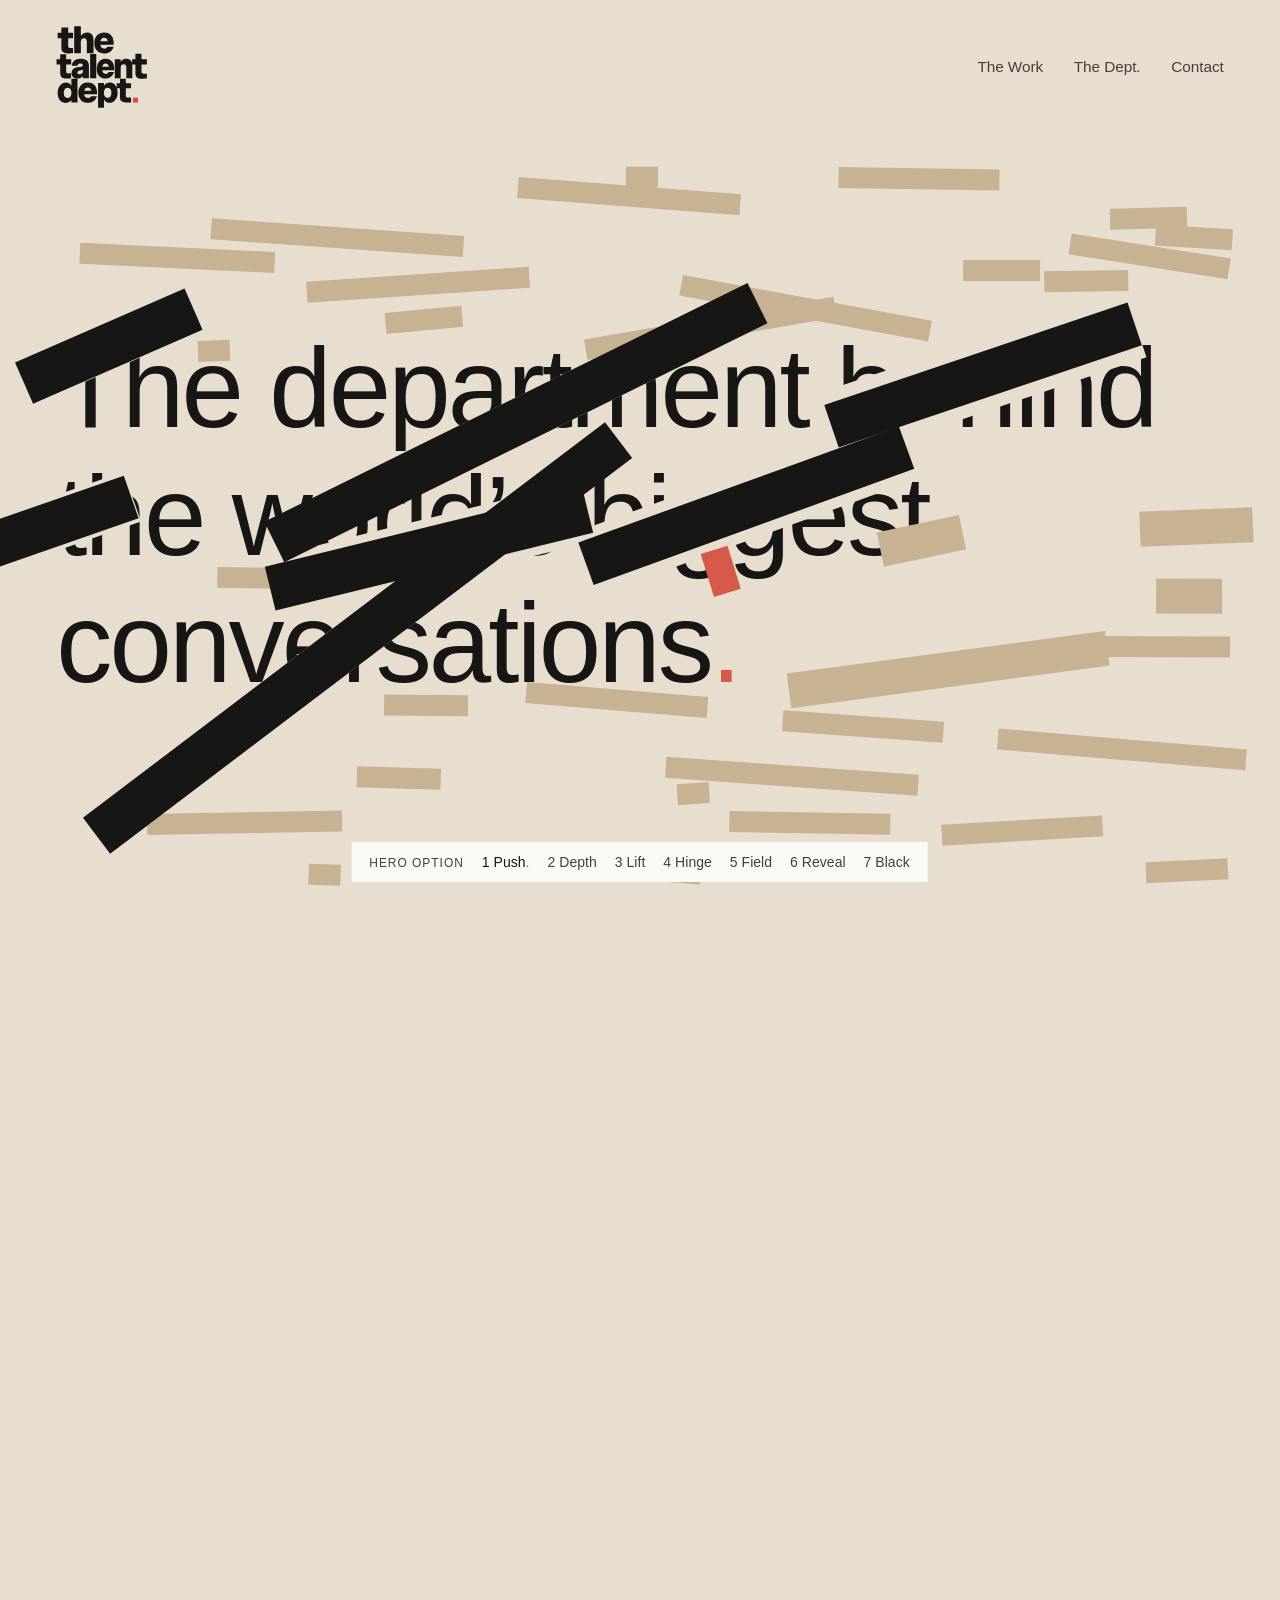
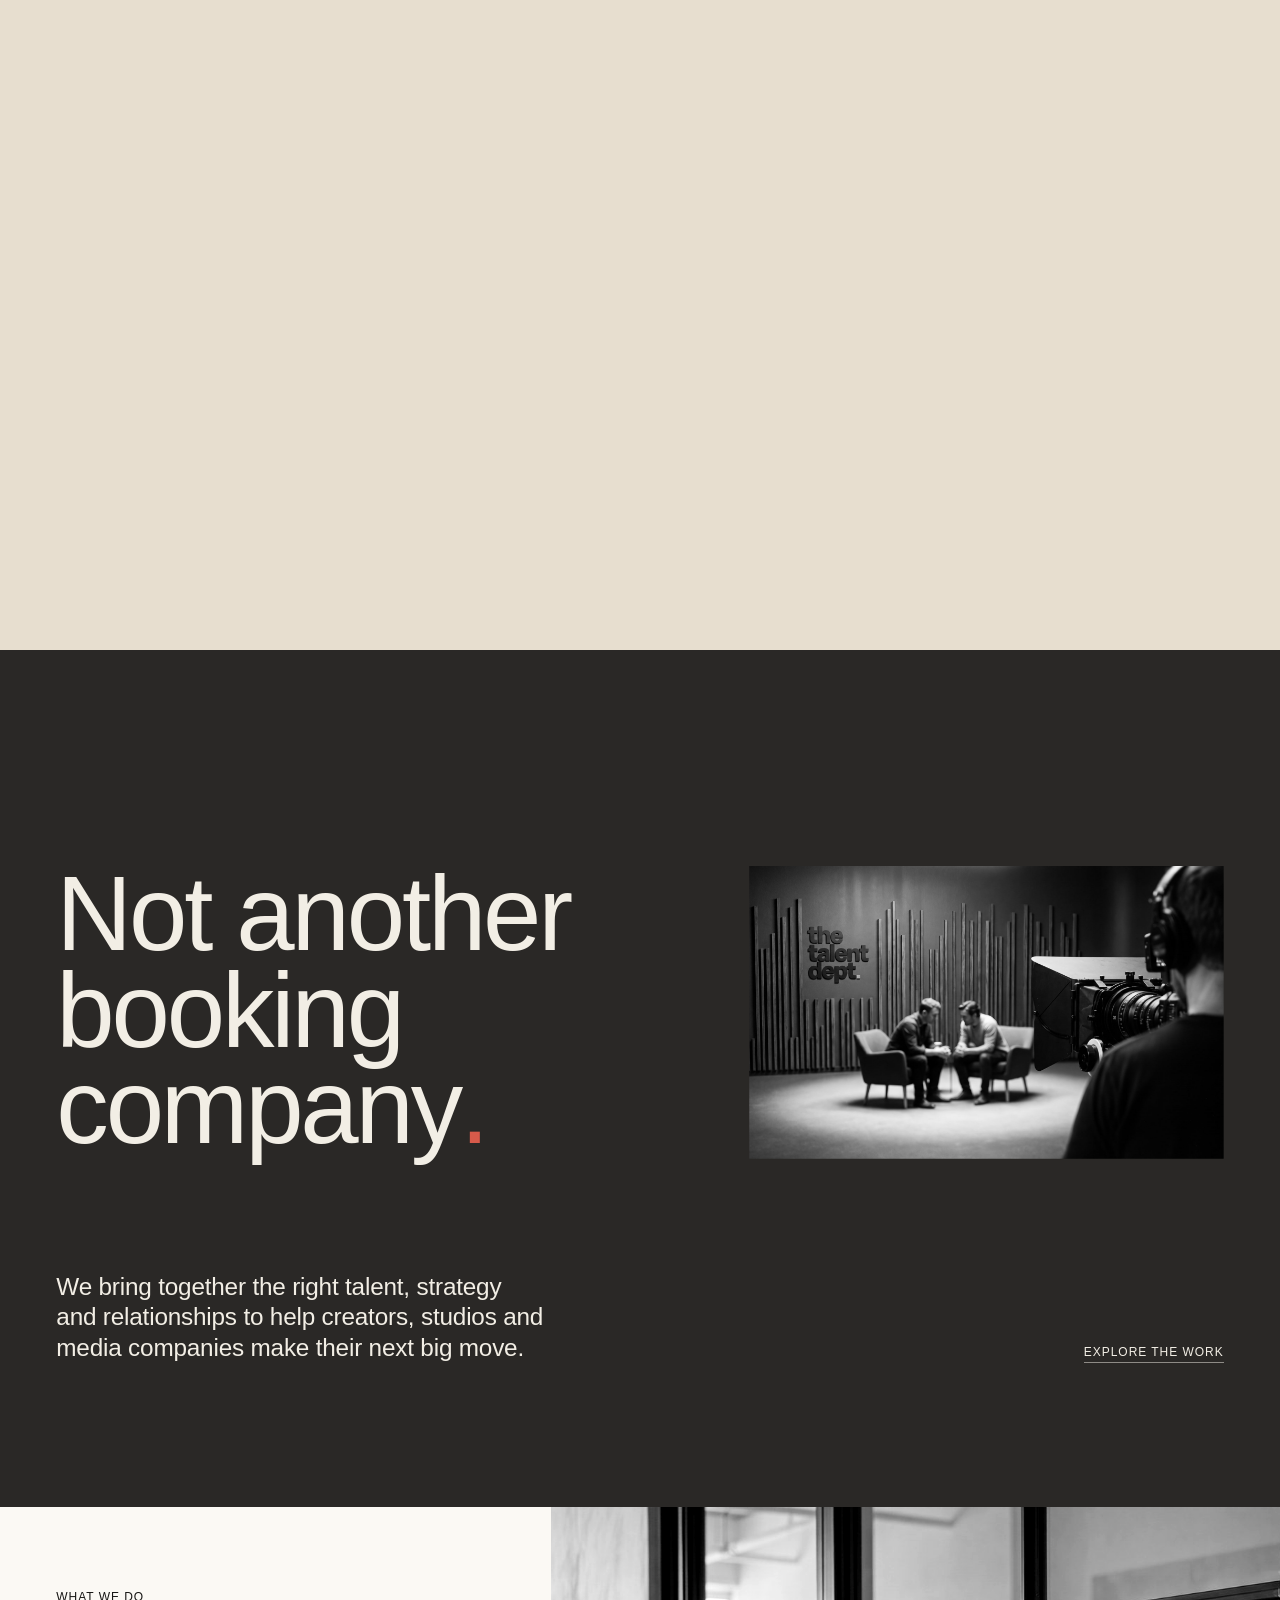
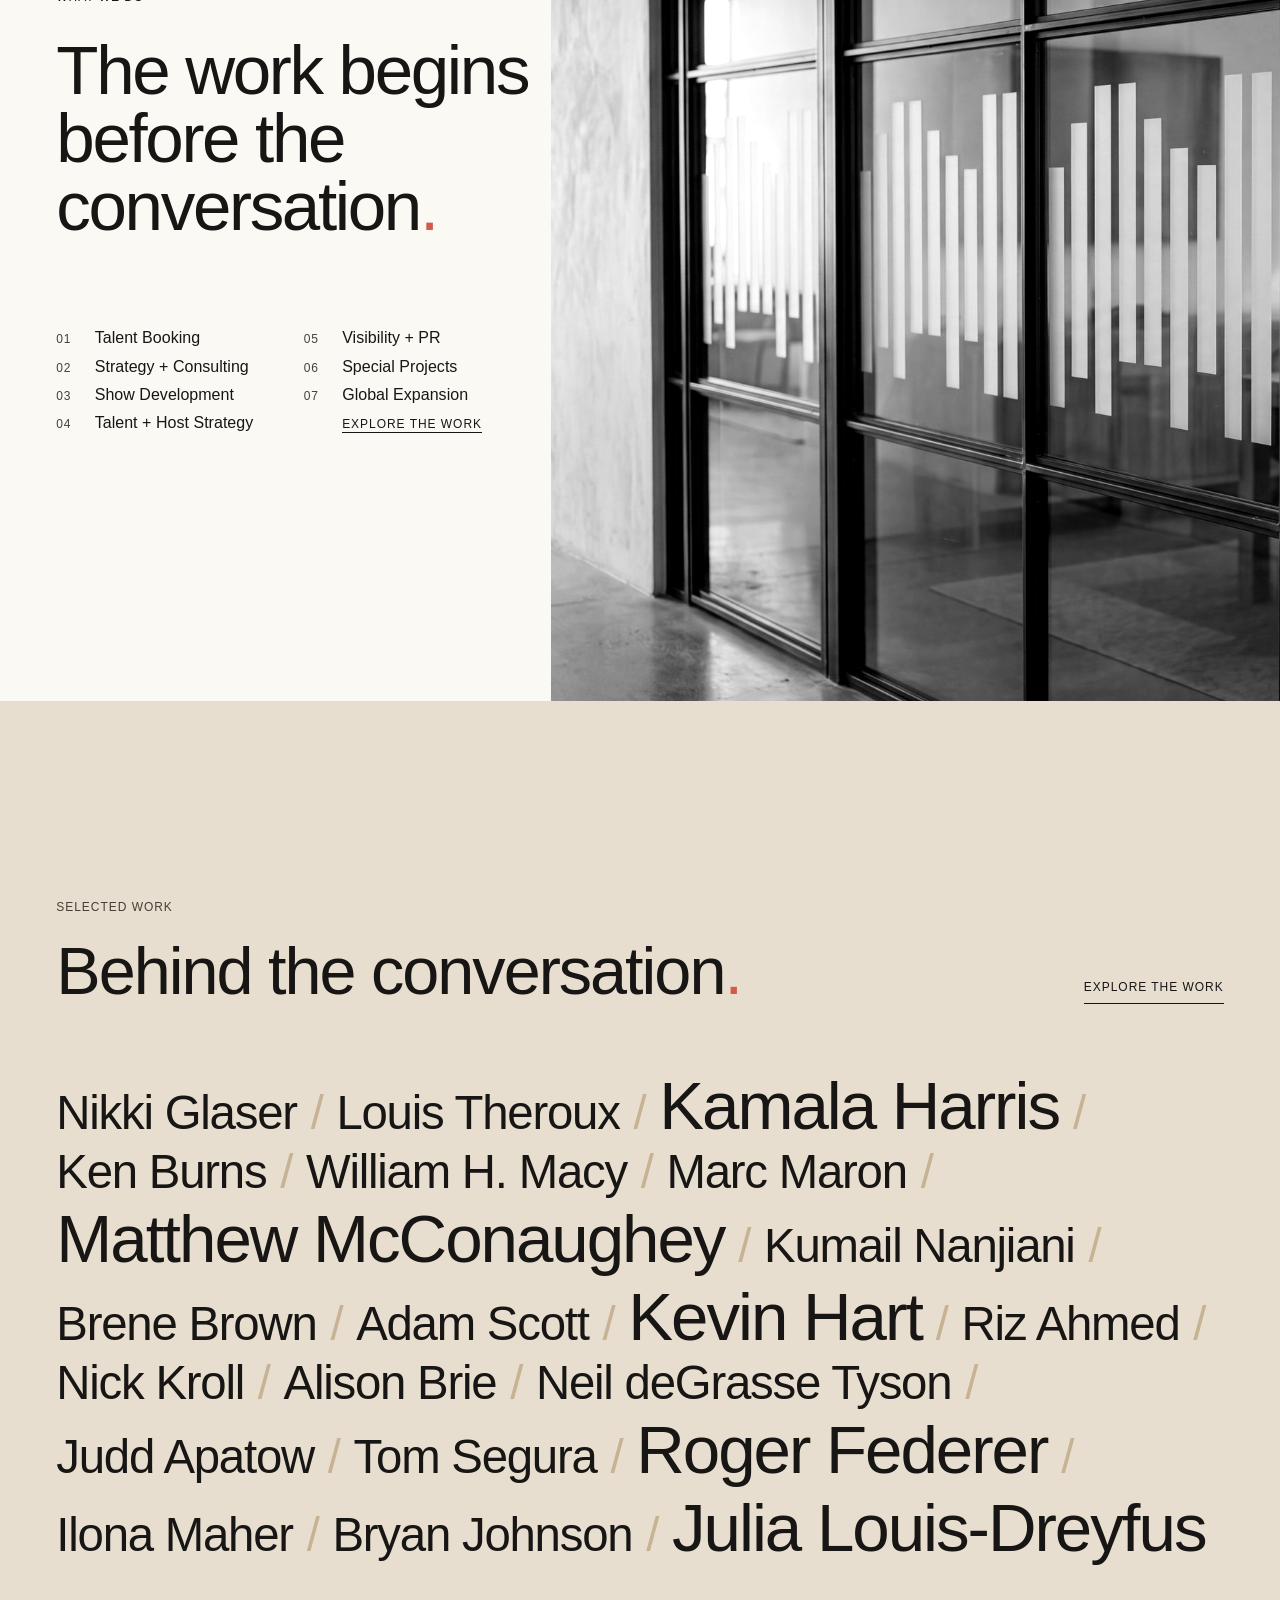
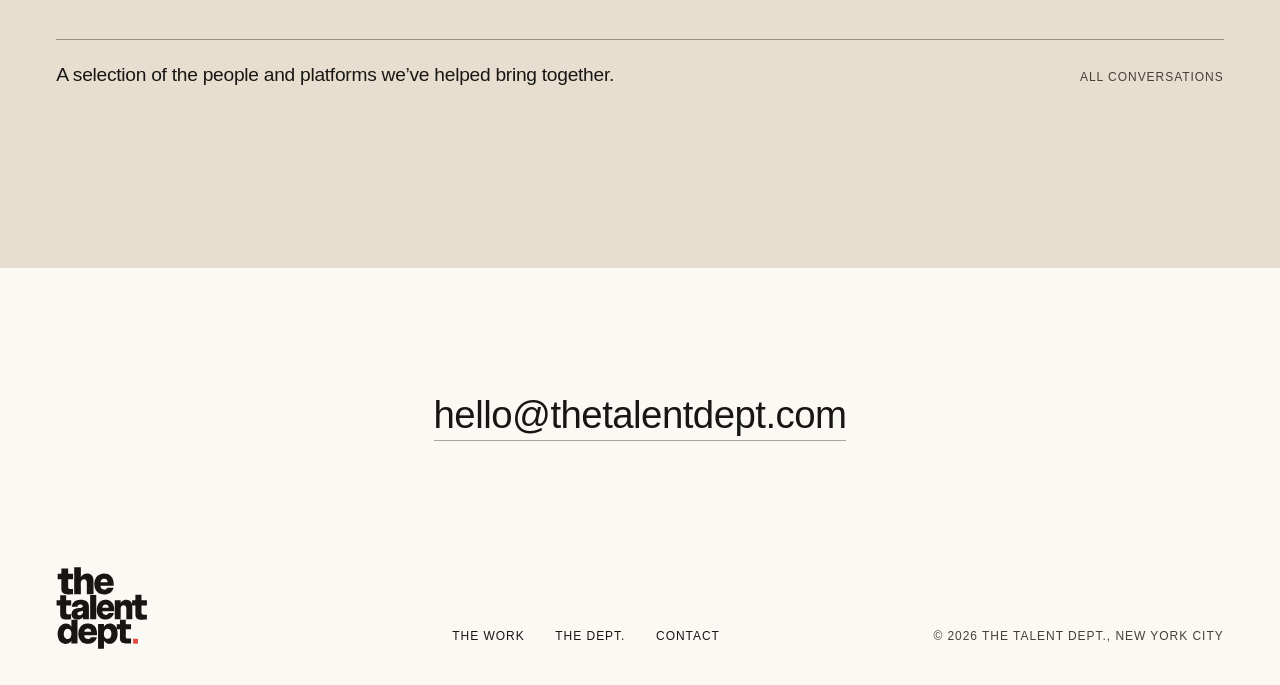
==== index.html @ 13b519e6 "Clip photo reveals to their frame (no sideways scroll) Co-Authored-By: Claude Opus 5.5 <noreply@anth" ====
<!doctype html>
<html lang="en">
<head>
<meta charset="utf-8">
<meta name="viewport" content="width=device-width,initial-scale=1">
<meta name="robots" content="noindex">
<title>The Talent Dept.</title>
<link rel="icon" href="assets/ttd-logo-dark.svg">
<link rel="stylesheet" href="css/r10.css?v=20261029-r14-2">
<link rel="stylesheet" href="css/r10-contrast.css?v=20261029-r14-2">
<link rel="stylesheet" href="css/r11.css?v=20261029-r14-2">
<link rel="stylesheet" href="css/v.css?v=20261029-r14-2">
<link rel="stylesheet" href="css/r13.css?v=20261029-r14-2">
<script src="js/reveals.js?v=20261029-r14-2" defer></script>
<script>var q=location.search,c=document.documentElement.classList;c.add('js');[['nav=min','nav-min'],['hero=b','hero-b'],['names=wall','names-wall'],['foot=2','foot-2'],['still','still'],['panel=frame','panel-frame'],['m=8','m8']].forEach(function(p){if(q.indexOf(p[0])>-1)c.add(p[1])});if(c.contains('m8'))(new Image).src='assets/ttd-logo-light.svg'</script>
<script src="js/hero13.js?v=20261029-r14-2" defer></script>
</head>
<body id="top">

<nav class="hsw" aria-label="Hero options"><span class="lbl soft">Hero option</span><a href="index.html?m=1" data-m="1">1 Push</a><a href="index.html?m=2" data-m="2">2 Depth</a><a href="index.html?m=3" data-m="3">3 Lift</a><a href="index.html?m=5" data-m="5">4 Hinge</a><a href="index.html?m=6" data-m="6">5 Field</a><a href="index.html?m=7" data-m="7">6 Reveal</a><a href="index.html?m=8" data-m="8">7 Black</a></nav>
<script>(function(){var m=(location.search.match(/[?&]m=(\d)/)||[0,'1'])[1];document.querySelectorAll('.hsw a').forEach(function(a){if(a.getAttribute('data-m')===m)a.classList.add('on')})})()</script>
<section class="hero4 rh h13 band-t">
 <div class="stick">
  <header class="nav">
  <a class="logo" href="index.html"><img src="assets/ttd-logo-dark.svg" alt="The Talent Dept."></a>
  <nav aria-label="Main"><ul><li><a href="the-work.html">The Work</a></li><li><a href="the-dept.html">The Dept<span class=pd>.</span></a></li><li><a href="contact.html">Contact</a></li></ul></nav>
</header>
  <div class="stage">
    <div class="hb">
      <h1 class="hl"><span class="wd"><span class="tx">The</span><span class="dash" aria-hidden="true"></span></span> <span class="wd"><span class="tx">department</span><span class="dash" aria-hidden="true"></span></span><br class="m"> <span class="wd"><span class="tx">behind</span><span class="dash" aria-hidden="true"></span></span><br class="d"> <span class="wd"><span class="tx">the</span><span class="dash" aria-hidden="true"></span></span><br class="m"> <span class="wd"><span class="tx">world’s</span><span class="dash" aria-hidden="true"></span></span> <span class="wd"><span class="tx">biggest</span><span class="dash" aria-hidden="true"></span></span><br> <span class="nw"><span class="wd"><span class="tx">conversations</span><span class="dash" aria-hidden="true"></span></span><span class="wd pd"><span class="tx"><i>.</i></span><span class="dash" aria-hidden="true"></span></span></span></h1>
    </div>
  </div>
 </div>
</section>

<section class="chairs2 nb">
  <h2 class="words"><span>Not another</span><span>booking</span><span>company<i>.</i></span></h2>
  <figure><img src="assets/web/set.jpg" alt="Two people in conversation on a set, The Talent Dept. sign on the wall behind them" style="object-position:50% 46%"></figure>
  <div class="foot2"><p class="d4 ch-p">We bring together the right talent, strategy and relationships to help creators, studios and media companies make their next big move.</p><a class="lbl u" href="the-work.html">Explore the work</a></div>
</section>

<section class="vb">
  <figure class="vb-f"><img src="assets/web/glass.jpg" alt="The Talent Dept. rhythm frosted across the glass wall of a meeting room"></figure>
  <div class="vb-t">
    <p class="lbl">What we do</p>
    <h2 class="vb-h vb-h2">The work begins before the <b>conversation</b><i>.</i></h2>
    <div class="vb-s">
      <ol><li><span>01</span><a href="the-work.html#svp0">Talent Booking</a></li><li><span>02</span><a href="the-work.html#svp1">Strategy + Consulting</a></li><li><span>03</span><a href="the-work.html#svp2">Show Development</a></li><li><span>04</span><a href="the-work.html#svp3">Talent + Host Strategy</a></li></ol>
      <ol start="5"><li><span>05</span><a href="the-work.html#svp4">Visibility + PR</a></li><li><span>06</span><a href="the-work.html#svp5">Special Projects</a></li><li><span>07</span><a href="the-work.html#svp6">Global Expansion</a></li><li class="vb-go"><a class="lbl u" href="the-work.html#services">Explore the work</a></li></ol>
    </div>
  </div>
</section>

<section class="names2 band-t" id="names">
  <div class="sw-hd"><p class="lbl soft">Selected work</p><h2 class="sw-h">Behind the <b>conversation</b><i>.</i></h2><a class="lbl u" href="the-work.html">Explore the work</a></div>
  <style>.wall:has(.s0:hover,.s0:focus) .n.s0{color:var(--ink)}.wall:has(.s0:hover,.s0:focus) .caps .s0{display:block}.wall:has(.s1:hover,.s1:focus) .n.s1{color:var(--ink)}.wall:has(.s1:hover,.s1:focus) .caps .s1{display:block}.wall:has(.s2:hover,.s2:focus) .n.s2{color:var(--ink)}.wall:has(.s2:hover,.s2:focus) .caps .s2{display:block}.wall:has(.s3:hover,.s3:focus) .n.s3{color:var(--ink)}.wall:has(.s3:hover,.s3:focus) .caps .s3{display:block}.wall:has(.s4:hover,.s4:focus) .n.s4{color:var(--ink)}.wall:has(.s4:hover,.s4:focus) .caps .s4{display:block}.wall:has(.s5:hover,.s5:focus) .n.s5{color:var(--ink)}.wall:has(.s5:hover,.s5:focus) .caps .s5{display:block}.wall:has(.s6:hover,.s6:focus) .n.s6{color:var(--ink)}.wall:has(.s6:hover,.s6:focus) .caps .s6{display:block}.wall:has(.s7:hover,.s7:focus) .n.s7{color:var(--ink)}.wall:has(.s7:hover,.s7:focus) .caps .s7{display:block}.wall:has(.s8:hover,.s8:focus) .n.s8{color:var(--ink)}.wall:has(.s8:hover,.s8:focus) .caps .s8{display:block}.wall:has(.s9:hover,.s9:focus) .n.s9{color:var(--ink)}.wall:has(.s9:hover,.s9:focus) .caps .s9{display:block}.wall:has(.s10:hover,.s10:focus) .n.s10{color:var(--ink)}.wall:has(.s10:hover,.s10:focus) .caps .s10{display:block}</style><div class="wall"><p class="ws"><span class="w"><span class="n s6" tabindex="0">Nikki Glaser</span>&nbsp;<i class=sep>/</i></span> <span class="w"><span class="n s3" tabindex="0">Louis Theroux</span>&nbsp;<i class=sep>/</i></span> <span class="w"><span class="n s0 big" tabindex="0">Kamala Harris</span>&nbsp;<i class=sep>/</i></span> <span class="w"><span class="n s3" tabindex="0">Ken Burns</span>&nbsp;<i class=sep>/</i></span> <span class="w"><span class="n s7" tabindex="0">William H. Macy</span>&nbsp;<i class=sep>/</i></span> <span class="w"><span class="n s8" tabindex="0">Marc Maron</span>&nbsp;<i class=sep>/</i></span> <span class="w"><span class="n s1 big" tabindex="0">Matthew McConaughey</span>&nbsp;<i class=sep>/</i></span> <span class="w"><span class="n s9" tabindex="0">Kumail Nanjiani</span>&nbsp;<i class=sep>/</i></span> <span class="w"><span class="n s0" tabindex="0">Brene Brown</span>&nbsp;<i class=sep>/</i></span> <span class="w"><span class="n s4" tabindex="0">Adam Scott</span>&nbsp;<i class=sep>/</i></span> <span class="w"><span class="n s0 big" tabindex="0">Kevin Hart</span>&nbsp;<i class=sep>/</i></span> <span class="w"><span class="n s4" tabindex="0">Riz Ahmed</span>&nbsp;<i class=sep>/</i></span> <span class="w"><span class="n s5" tabindex="0">Nick Kroll</span>&nbsp;<i class=sep>/</i></span> <span class="w"><span class="n s5" tabindex="0">Alison Brie</span>&nbsp;<i class=sep>/</i></span> <span class="w"><span class="n s0" tabindex="0">Neil deGrasse Tyson</span>&nbsp;<i class=sep>/</i></span> <span class="w"><span class="n s1" tabindex="0">Judd Apatow</span>&nbsp;<i class=sep>/</i></span> <span class="w"><span class="n s1" tabindex="0">Tom Segura</span>&nbsp;<i class=sep>/</i></span> <span class="w"><span class="n s2 big" tabindex="0">Roger Federer</span>&nbsp;<i class=sep>/</i></span> <span class="w"><span class="n s10" tabindex="0">Ilona Maher</span>&nbsp;<i class=sep>/</i></span> <span class="w"><span class="n s2" tabindex="0">Bryan Johnson</span>&nbsp;<i class=sep>/</i></span> <span class="w"><span class="n s2 big" tabindex="0">Julia Louis-Dreyfus</span></span></p><div class="caps"><p class="cap all d3">A selection of the people and platforms we’ve helped bring together.</p><p class="cap d3 s0">The Diary of a CEO</p><p class="cap d3 s1">Modern Wisdom</p><p class="cap d3 s2">What Now? with Trevor Noah</p><p class="cap d3 s3">Gavin Newsom</p><p class="cap d3 s4">Hollywood Handbook</p><p class="cap d3 s5">Take Your Shoes Off with Rick Glassman</p><p class="cap d3 s6">Get Real with Me with Alix Earle</p><p class="cap d3 s7">Thanks Dad with Ego Nwodim</p><p class="cap d3 s8">Bombing with Eric Andre</p><p class="cap d3 s9">Paul’s Best</p><p class="cap d3 s10">Olivia’s House</p><p class="lbl soft hint">All conversations</p></div></div>
</section>
<footer class="foot3 band-l" id="contact">
  <p class="hall d1" aria-hidden="true">We’re just down the <b>hall</b><i>.</i></p>
  <a class="mail d3" href="mailto:hello@thetalentdept.com">hello@thetalentdept.com</a>
  <div class="base">
    <a class="lg" href="index.html"><img src="assets/ttd-logo-dark.svg" alt="The Talent Dept."></a>
    <nav class="lk lbl" aria-label="Footer"><a href="the-work.html">The Work</a><a href="the-dept.html">The Dept.</a><a href="contact.html">Contact</a></nav>
    <p class="cp lbl soft">© 2026 The Talent Dept., New York City</p>
  </div>
</footer>
</body>
</html>
---- css/r10.css ----
/* The Talent Dept. · site, round 9: the design foundation (static).
   Brief (client, 14 Oct 2026): static design and structure only, no animation or interactions. Softer editorial
   direction: mid-century modern minimalism meets Pentagram, a little Eames. Principles, not retro: proportion,
   simple geometry, warmth, negative space, quiet restraint. Warm tan grounds, hints of black and coral, oversized
   type, clean compositions; balance about 70% tan, 30% black. Logo larger, on the left; the menu grouped right.
   Brand Standards: Draft (tan), Ink, Cream, Signal (coral). Helvetica Neue, Light 300 and Medium 500. */
:root{
  --tan:#E7DECF; --tan2:#DCCFBA; --light:#F3EEE6; --draft:#C7B394; --paper:#FBF9F4; --cream:#F2EEE5; --ink:#171614; --coral:#D65A4A;
  --ink70:#5A5348;                 /* secondary text on the soft tan */
  --tan-ink:#8A7D66;               /* Draft at rest on ink */
  --hair:rgba(23,22,20,.26); --hair-n:rgba(199,179,148,.28);
  --m:max(20px,4.4vw); --g:max(12px,1.6vw);
  --f:"Helvetica Neue",Helvetica,Arial,sans-serif;
  --body:clamp(16px,1.2vw,20px); --small:clamp(13px,.92vw,15px);
  --d1:clamp(40px,4.6vw,88px); --d2:clamp(32px,3.4vw,64px); --d3:clamp(24px,2.2vw,42px); --d4:clamp(18px,1.4vw,26px);
}
*{box-sizing:border-box}
html{background:var(--tan);-webkit-text-size-adjust:100%}
body{margin:0;background:var(--tan);color:var(--ink);font:300 var(--body)/1.45 var(--f);letter-spacing:.002em;-webkit-font-smoothing:antialiased;text-rendering:optimizeLegibility}
img,svg{display:block;max-width:100%}
a{color:inherit}
h1,h2,h3,p,ol,ul,figure,dl,dd{margin:0;padding:0;font-weight:inherit}
ol,ul{list-style:none}
b,strong{font-weight:500}
i{font-style:normal;color:var(--coral);font-weight:400}
.sr{position:absolute;width:1px;height:1px;overflow:hidden;clip:rect(0 0 0 0);white-space:nowrap}

/* type */
.d1{font-size:var(--d1);line-height:1;letter-spacing:-.022em}
.d2{font-size:var(--d2);line-height:1.02;letter-spacing:-.02em}
.d3{font-size:var(--d3);line-height:1.08;letter-spacing:-.014em}
.d4{font-size:var(--d4);line-height:1.18;letter-spacing:-.008em}
.lab{font-weight:500}
.sm{font-size:var(--small);line-height:1.4}
.mute{color:var(--ink70)}
.go{font-weight:500;text-decoration:none;border-bottom:1px solid currentColor;padding-bottom:2px}
.go::after{content:" \2192"}

/* grid and zones: A caption, B text, C text */
.wrap{padding:0 var(--m)}
.grid{display:grid;grid-template-columns:repeat(12,minmax(0,1fr));column-gap:var(--g)}
.zA{grid-column:1/6} .zB{grid-column:6/10} .zC{grid-column:10/13} .zBC{grid-column:6/13}
.rule{height:1px;background:var(--hair)}
.sec{padding:20vh var(--m) 0}
@media (max-width:760px){ .grid{display:block} .grid>*+*{margin-top:18px} .sec{padding-top:110px} }

/* ---- nav: a large logo on the left, the whole menu grouped on the right, on Line of Sight bars */
.nav{display:flex;justify-content:space-between;align-items:center;padding:clamp(18px,2vw,34px) var(--m)}
.nav .logo{display:block;line-height:0}
.nav .logo img{height:clamp(58px,6.4vw,104px);width:auto}
.nav ul{display:flex;gap:6px}
.nav ul a{display:block;font-size:clamp(14px,1.04vw,17px);font-weight:500;line-height:1;padding:.78em 1.05em .72em;background:var(--paper);color:var(--ink);text-decoration:none}
.nav ul a.on{background:var(--ink);color:var(--cream)}
.on-ink .nav ul a{background:#2B2926;color:var(--cream)}
/* the minimal version: words only, one coral full stop after the page you are on */
.nav-min .nav ul a{background:none!important;color:inherit!important;padding:.4em .35em;font-weight:300}
.nav-min .nav ul a.on{font-weight:500}
.nav-min .nav ul a.on::after{content:"";display:inline-block;width:.27em;height:.27em;background:var(--coral);margin-left:.06em}
@media (max-width:760px){ .nav ul{gap:4px} .nav ul a{padding:.7em .7em .64em;font-size:13px} }

/* ---- hero: a still frame of Line of Sight */
.hero{min-height:100vh;display:flex;flex-direction:column}
.hero h1{padding:13vh var(--m) 0;max-width:15.6em;font-weight:300}
.hero .los{margin-top:auto;padding:8vh 0 9vh}
.hero .los svg{width:100%;height:auto}
.hero .cap{display:grid;grid-template-columns:repeat(12,minmax(0,1fr));column-gap:var(--g);padding:0 var(--m) 4vh}
.hero .cap p:first-child{grid-column:1/6}
.hero .cap p:last-child{grid-column:10/13}
@media (max-width:760px){ .hero h1{padding-top:12vh} .hero .cap{display:block} .hero .cap p+p{margin-top:6px} }

/* ---- the statement */
.stmt .lead{grid-column:4/13}
.stmt .mark{grid-column:1/3;display:grid;row-gap:6px;width:40px;align-self:start;align-content:start;margin-top:.9em}
.stmt .mark i{display:block;height:6px;background:var(--ink)}
.stmt .mark i:nth-child(2){width:80%} .stmt .mark i:nth-child(3){width:56%}
.stmt .below{margin-top:12vh;align-items:start}
.stmt .by{grid-column:3/6;text-align:right;justify-self:end}
.stmt .pic{grid-column:6/8}
.stmt .pic img{width:100%;aspect-ratio:1/1;object-fit:cover;filter:grayscale(1)}
.stmt .para{grid-column:8/12}
.stmt .para .go{display:inline-block;margin-top:1.6em}
@media (max-width:760px){ .stmt .by{text-align:left} .stmt .pic{width:50%} }

/* ---- the two people in chairs, with the message behind them (black) */
.chairs{position:relative;height:100vh;min-height:620px;overflow:hidden;background:var(--ink);margin-top:20vh}
.chairs .msg{position:absolute;left:0;right:0;top:50%;transform:translateY(-50%);z-index:1}
.chairs .msg p{white-space:nowrap;font-size:12.4vw;line-height:.95;letter-spacing:-.025em;color:var(--tan-ink)}
.chairs .msg p:first-child{margin-left:-6vw}
.chairs .msg p:last-child{margin-left:-31vw}
.chairs figure{position:absolute;left:50%;top:50%;width:min(40vw,72vh);transform:translate(-50%,-50%);z-index:2}
.chairs figure img{width:100%;aspect-ratio:1.62/1;object-fit:cover;filter:grayscale(1)}
.chairs .note{position:absolute;left:var(--m);right:var(--m);bottom:4vh;z-index:3;display:grid;grid-template-columns:repeat(12,minmax(0,1fr));column-gap:var(--g);color:var(--tan)}
.chairs .note p:first-child{grid-column:1/6} .chairs .note p:last-child{grid-column:10/13}
@media (max-width:760px){ .chairs figure{width:78vw} .chairs .msg p{font-size:19vw} .chairs .note{display:block} }

/* ---- how we show up: three icons on one ground line */
.ways .trio{margin-top:7vh;display:grid;grid-template-columns:repeat(3,minmax(0,1fr));column-gap:var(--g)}
.ways .ico{height:clamp(110px,11vw,200px);display:flex;align-items:flex-end;border-bottom:1px solid var(--hair);padding-bottom:0}
.ways .ico svg{height:100%;width:auto}
.ways h3{margin-top:4.2vh;font-weight:300}
.ways .trio p{margin-top:1.2em;max-width:20em}
.ways .go{display:inline-block;margin-top:9vh}
@media (max-width:760px){ .ways .trio{grid-template-columns:1fr;row-gap:48px} }

/* ---- services */
.svc .idx{margin-top:5vh}
.svc .idx li{border-top:1px solid var(--hair);padding:1.35vw 0 1.45vw;align-items:baseline}
.svc .idx li:last-child{border-bottom:1px solid var(--hair)}
.svc .idx .nm{grid-column:1/6;font-weight:300}
.svc .idx .ds{grid-column:6/11}
.svc .tail{margin-top:5vh;align-items:baseline}
@media (max-width:760px){ .svc .idx li{padding:16px 0} .svc .idx li>*+*{margin-top:6px} }

/* ---- where the work happens: the icons as a street */
.street .art{margin-top:6vh}
.street .art svg{width:100%;height:auto}
.street .grid{margin-top:2.4vh}

/* ---- the people */
.ppl .six{margin-top:6vh;display:grid;grid-template-columns:repeat(6,minmax(0,1fr));column-gap:var(--g);row-gap:5vh}
.ppl .six img{width:100%;aspect-ratio:4/5;object-fit:cover;object-position:50% 14%;filter:grayscale(1)}
.ppl .six p{margin-top:.9em}
.ppl .six p+p{margin-top:.1em}
.ppl .tail{margin-top:7vh}
@media (max-width:760px){ .ppl .six{grid-template-columns:repeat(2,minmax(0,1fr))} }

/* ---- footer (black) */
.foot{background:var(--ink);color:var(--cream);padding:18vh var(--m) 3vh;margin-top:20vh}
.foot h2{color:var(--tan-ink);font-weight:300}
.foot h2 b{color:var(--cream)}
.foot .field{margin:8vh calc(-1*var(--m)) 0}
.foot .field svg{width:100%;height:auto}
.foot .rule{background:var(--hair-n);margin-top:8vh}
.foot .grid{padding-top:1.2vw}
.foot .mute{color:var(--tan)}
.foot .mail{font-size:var(--d4);letter-spacing:-.018em;text-decoration:none;border-bottom:1px solid var(--hair-n)}
.foot .links{display:grid;row-gap:.3em}
.foot .links a{text-decoration:none}
.foot .base{margin-top:14vh;align-items:end}
.foot .base img{height:clamp(58px,6.4vw,104px);width:auto}
.foot .base .zC{justify-self:end;text-align:right}

/* ---- inner pages */
.ph{margin-top:16vh}
.ph img{width:100%;height:80vh;object-fit:cover;filter:grayscale(1)}
.pg-head{padding:12vh var(--m) 0}
.pg-head .grid{margin-top:1.2vw}
.svcs li{border-top:1px solid var(--hair);padding:1.2vw 0 5vw}
.svcs li h3{grid-column:1/6;font-weight:300}
.svcs li .b{grid-column:6/10}
.svcs li .b p+p{margin-top:.6em}
.svcs li ul{grid-column:10/13}
.svcs li ul li{border:0;padding:.42em 0;border-top:1px solid var(--hair)}
.svcs li ul li:first-child{border-top:0;padding-top:0}

.names{background:var(--ink);color:var(--cream);padding:18vh var(--m) 18vh;margin-top:12vh}
.names h2{font-weight:300;color:var(--tan-ink)}
.names h2 b{color:var(--cream)}
.names .rule{background:var(--hair-n);margin-top:4vh}
.names ol{margin-top:5vh;display:grid;grid-template-columns:repeat(3,minmax(0,1fr));column-gap:var(--g);row-gap:2.6vh}
.names li .w{display:block;font-size:var(--d4);line-height:1.15;letter-spacing:-.018em}
.names li .s{display:block;color:var(--tan);margin-top:.25em}
@media (max-width:760px){ .names ol{grid-template-columns:1fr} }

/* The Dept. head: one huge word against the centre line, who's who above it, a tall photograph */
.jk{display:grid;grid-template-columns:repeat(12,minmax(0,1fr));column-gap:var(--g);grid-template-rows:auto 1fr auto auto;min-height:calc(100vh - 140px);padding:4vh var(--m) 6vh}
.jk-meta{grid-column:3/8;grid-row:1;justify-self:end;text-align:right;display:grid;row-gap:.85em}
.jk-meta dt{font-weight:500}
.jk-meta a{text-decoration:none}
.jk-pic{grid-column:8/12;grid-row:1/4}
.jk-pic img{width:100%;aspect-ratio:4/5;object-fit:cover;filter:grayscale(1)}
.jk-word{grid-column:1/8;grid-row:3;justify-self:end;align-self:end;font-size:clamp(64px,10.4vw,200px);line-height:.84;letter-spacing:-.03em;margin-bottom:-.04em;white-space:nowrap}
.jk-go{grid-column:1/8;grid-row:4;justify-self:end;margin-top:2.6vw}
.jk-note{grid-column:8/11;grid-row:4;margin-top:2.6vw}
@media (max-width:760px){ .jk{display:block;min-height:0} .jk-meta{text-align:left} .jk-pic{margin-top:24px} .jk-word{margin-top:28px;font-size:22vw} .jk-go{display:inline-block;margin-top:16px} .jk-note{margin-top:18px} }

/* The Dept.: each person is a page */
.person{min-height:min(70vw,94vh);display:flex;flex-direction:column;padding:0 var(--m)}
.person .grid.top{padding-top:1.2vw;align-items:start}
.person .run{grid-column:1/6}
.person .txt{grid-column:6/9}
.person .txt p+p{margin-top:1em}
.person .pic{grid-column:9/13}
.person .pic img{width:100%;aspect-ratio:4/5;object-fit:cover;object-position:50% 12%;filter:grayscale(1)}
.person .grid.bot{margin-top:auto;padding:3vw 0 1.4vw;align-items:end}
.person .b1{grid-column:1/6} .person .b2{grid-column:6/9} .person .b3{grid-column:9/13;justify-self:end}
.tick::before{content:"";display:inline-block;width:1.1em;height:1px;background:var(--coral);vertical-align:.32em;margin-right:.55em}
@media (max-width:760px){ .person{min-height:0} .person .grid.bot{padding:24px 0 18px} }

/* Contact: two words split across the top, a rule, the list, a big photograph with a line down its edge */
.lm{min-height:calc(100vh - 140px);display:flex;flex-direction:column;padding:4vh var(--m) 0}
.lm-words{display:flex;justify-content:space-between;align-items:baseline}
.lm .rule{margin-top:1.4vw}
.lm-body{flex:1;display:grid;grid-template-columns:repeat(12,minmax(0,1fr));column-gap:var(--g);min-height:58vh}
.lm-left{grid-column:1/7;display:grid;grid-template-columns:repeat(6,minmax(0,1fr));column-gap:var(--g);align-content:start;padding-top:1.2vw}
.lm-a{grid-column:1/3} .lm-b{grid-column:3/7}
.lm-kv{grid-column:1/7;margin-top:6vh;display:grid;row-gap:.3em}
.lm-kv div{display:grid;grid-template-columns:minmax(0,1fr) minmax(0,1.6fr);column-gap:var(--g)}
.lm-kv .gap{height:1.1em}
.lm-kv dt{font-weight:500}
.lm-kv a{text-decoration:none}
.lm-pic{grid-column:8/12;position:relative;margin-top:1.2vw}
.lm-pic img{width:100%;height:100%;min-height:56vh;object-fit:cover;filter:grayscale(1)}
.lm-pic .steps i{position:absolute;width:1.2vw;height:1.2vw;background:var(--coral)}
.lm-pic .steps i:nth-child(1){right:0;bottom:1.2vw} .lm-pic .steps i:nth-child(2){right:-1.2vw;bottom:0}
.lm-vert{grid-column:12/13;justify-self:end;writing-mode:vertical-rl;text-transform:uppercase;font-size:12px;letter-spacing:.06em;font-weight:500;padding-top:1.2vw;white-space:nowrap}
.lm-strip{display:grid;grid-template-columns:repeat(5,minmax(0,1fr));column-gap:var(--g);padding:5vh 0 3vh;font-size:12px;text-transform:uppercase;letter-spacing:.05em;color:var(--ink70)}
.lm-strip span:last-child{justify-self:end}
@media (max-width:760px){ .lm-words{display:block} .lm-words span{display:block} .lm-body,.lm-left{display:block} .lm-left>*+*{margin-top:14px} .lm-kv div{grid-template-columns:1fr} .lm-pic{margin-top:28px} .lm-vert{display:none} .lm-strip{grid-template-columns:1fr 1fr;row-gap:8px} .lm-strip span:last-child{justify-self:start} }
@media (max-width:760px){ .hero .los{overflow:hidden} .hero .los svg{width:250%;max-width:none;margin-left:-105%} }

/* =====================================================================================
   v2, after Woodwrights and XOO: soft tan sections, text beside one large photograph, small uppercase labels and
   short numbered lists, a spaced row of photographs, a product split, an index with hairlines and counts.
   ===================================================================================== */
.cap-u{font-size:12px;line-height:1.45;font-weight:500;text-transform:uppercase;letter-spacing:.07em}
.num{display:grid;row-gap:.95em}
.num li{display:grid;grid-template-columns:3.4em 1fr;font-size:12.5px;line-height:1.4;text-transform:uppercase;letter-spacing:.06em}
.num li span:first-child{color:var(--ink70)}
.u{text-decoration:none;border-bottom:1px solid currentColor;padding-bottom:2px}

/* the statement beside the anchor photograph */
.split2{display:grid;grid-template-columns:repeat(12,minmax(0,1fr));column-gap:var(--g);padding:16vh var(--m) 0;align-items:stretch}
.split2 .t{grid-column:1/6;display:flex;flex-direction:column}
.split2 .t .d3{max-width:13em}
.split2 .t p.body{margin-top:2.2em;max-width:26em}
.split2 .t .u{align-self:flex-start;margin-top:1.8em}
.split2 .t .lst{margin-top:auto;padding-top:10vh}
.split2 .t .lst .cap-u{margin-bottom:2.2em}
.split2 figure{grid-column:7/13}
.split2 figure img{width:100%;height:100%;min-height:88vh;object-fit:cover;filter:grayscale(1)}
@media (max-width:760px){ .split2{display:block;padding-top:100px} .split2 figure{margin-top:36px} .split2 figure img{min-height:60vh} }

/* our approach: title, numbered list, paragraph, then a spaced row of photographs */
.approach{margin-top:20vh;padding:16vh var(--m) 18vh;background:var(--tan2)}
.approach .top{display:grid;grid-template-columns:repeat(12,minmax(0,1fr));column-gap:var(--g);align-items:start}
.approach h2{grid-column:1/5;font-weight:300}
.approach .num{grid-column:6/9}
.approach .num li{grid-template-columns:3.4em 1fr}
.approach .num li b{display:block;font-weight:500}
.approach .num li em{display:block;font-style:normal;text-transform:none;letter-spacing:0;font-size:var(--small);color:var(--ink70);margin-top:.35em}
.approach .para{grid-column:9/13}
.approach .para .u{display:inline-block;margin-top:1.6em}
.approach .row4{margin-top:16vh;display:grid;grid-template-columns:repeat(12,minmax(0,1fr));column-gap:var(--g);align-items:start}
.approach .row4 figure img{width:100%;object-fit:cover;filter:grayscale(1)}
.approach .row4 .f1{grid-column:1/5} .approach .row4 .f1 img{aspect-ratio:3/2}
.approach .row4 .f2{grid-column:6/8} .approach .row4 .f2 img{aspect-ratio:3/4}
.approach .row4 .f3{grid-column:8/10} .approach .row4 .f3 img{aspect-ratio:3/4}
.approach .row4 .f4{grid-column:11/13} .approach .row4 .f4 img{aspect-ratio:3/4}
@media (max-width:760px){ .approach .top,.approach .row4{display:block} .approach .top>*+*{margin-top:28px} .approach .row4 figure+figure{margin-top:14px} }

/* the product split: a big photograph left, the words low on the right */
.feat{display:grid;grid-template-columns:repeat(12,minmax(0,1fr));column-gap:var(--g);padding:20vh var(--m) 0;align-items:end}
.feat figure{grid-column:1/8}
.feat figure img{width:100%;aspect-ratio:7/5;object-fit:cover;filter:grayscale(1)}
.feat figure figcaption{margin-top:.8em}
.feat .t{grid-column:9/13;padding-bottom:6vh}
.feat .t p.body{margin-top:1.6em}
.feat .t .u{display:inline-block;margin-top:1.8em}
@media (max-width:760px){ .feat{display:block;padding-top:100px} .feat .t{margin-top:28px} }

/* the index (after XOO): each show, its guests, and how many */
.index{background:var(--ink);color:var(--cream);padding:16vh var(--m) 18vh;margin-top:20vh}
.index .hd{display:grid;grid-template-columns:repeat(12,minmax(0,1fr));column-gap:var(--g);align-items:end;margin-bottom:6vh}
.index .hd h2{grid-column:1/9;font-weight:300;color:var(--tan-ink)} .index .hd h2 b{color:var(--cream)}
.index .hd p{grid-column:10/13;justify-self:end;color:var(--draft)}
.index ol li{display:grid;grid-template-columns:repeat(12,minmax(0,1fr));column-gap:var(--g);align-items:baseline;padding:1.05vw 0;border-top:1px solid var(--hair-n)}
.index ol li:last-child{border-bottom:1px solid var(--hair-n)}
.index ol li .sh{grid-column:1/6}
.index ol li .gu{grid-column:6/12;color:var(--draft)}
.index ol li .n{grid-column:12/13;justify-self:end;font-variant-numeric:tabular-nums}
@media (max-width:760px){ .index .hd{display:block} .index .hd p{margin-top:10px} .index ol li{display:block;padding:14px 0} .index ol li .gu{margin-top:4px} .index ol li .n{margin-top:4px} }

/* the people, beside the words (after the showroom block) */
.ppl2{display:grid;grid-template-columns:repeat(12,minmax(0,1fr));column-gap:var(--g);padding:20vh var(--m) 0;align-items:start}
.ppl2 .t{grid-column:1/5}
.ppl2 .t .u{display:inline-block;margin-top:1.8em}
.ppl2 .g{grid-column:6/13;display:grid;grid-template-columns:repeat(3,minmax(0,1fr));column-gap:var(--g);row-gap:4vh}
.ppl2 .g img{width:100%;aspect-ratio:4/5;object-fit:cover;object-position:50% 14%;filter:grayscale(1)}
.ppl2 .g p{margin-top:.75em}
@media (max-width:760px){ .ppl2{display:block;padding-top:100px} .ppl2 .g{margin-top:28px;grid-template-columns:repeat(2,minmax(0,1fr))} }

/* =====================================================================================
   v3: cleaner, more air. Two grounds alternate in calm bands (soft tan and a tan-white, Draft at 15% over Paper),
   every section has generous room above and below, and one confident number carries the work.
   ===================================================================================== */
.band-t{background:var(--tan)} .band-l{background:var(--light)}
.split2,.feat,.ppl2{padding-top:26vh;padding-bottom:26vh}
.split2 figure img{min-height:82vh}
.split2 .t{justify-content:center}
.approach{margin-top:0;padding:28vh var(--m) 28vh;background:var(--tan)}
.chairs{margin-top:0}
.street{padding-top:26vh;padding-bottom:22vh}
.foot{margin-top:0}
.hero .cap p:last-child{display:none}

/* the number: one oversized figure and the names as a single quiet line */
.count{background:var(--ink);color:var(--cream);padding:24vh var(--m) 24vh;display:grid;grid-template-columns:repeat(12,minmax(0,1fr));column-gap:var(--g);align-items:end}
.count .big{grid-column:1/8;font-size:min(36vw,64vh);line-height:.74;letter-spacing:-.045em;font-weight:300;color:var(--cream);margin-left:-.06em}
.count .t{grid-column:8/13;padding-bottom:1.2vh}
.count .t h2{font-weight:300;color:var(--tan-ink)} .count .t h2 b{color:var(--cream)}
.count .t p.names{margin-top:2.4em;color:var(--draft);line-height:1.7}
.count .t .u{display:inline-block;margin-top:2.2em;color:var(--cream)}
@media (max-width:760px){ .count{display:block;padding:120px var(--m)} .count .big{font-size:52vw} .count .t{margin-top:28px} }

@media (max-width:760px){ .split2,.feat,.ppl2,.approach,.street{padding-top:110px;padding-bottom:110px} }

/* =====================================================================================
   v4, page by page: the same calm bands, generous air and one moment of scale on every page.
   ===================================================================================== */
/* The Work */
.wk-head{padding:12vh var(--m) 24vh}
.wk-head .grid{margin-top:12vh;align-items:start}
.wk-head .zA{grid-column:1/5} .wk-head .zB{grid-column:6/10} .wk-head .zC{grid-column:10/13}
.wk-photo img{width:100%;height:86vh;object-fit:cover;filter:grayscale(1)}
.wk-what{padding:26vh var(--m) 26vh}
.wk-what .top{display:grid;grid-template-columns:repeat(12,minmax(0,1fr));column-gap:var(--g);align-items:end}
.wk-what .big{grid-column:1/7;font-size:min(30vw,56vh);line-height:.74;letter-spacing:-.045em;font-weight:300;margin-left:-.06em}
.wk-what .top .t{grid-column:8/13;padding-bottom:1vh}
.wk-what .top .t p+p{margin-top:1.4em}
.wk-what ol{margin-top:20vh}
.wk-what ol>li{display:grid;grid-template-columns:repeat(12,minmax(0,1fr));column-gap:var(--g);border-top:1px solid var(--hair);padding:5.5vh 0 7vh;align-items:start}
.wk-what ol>li:last-child{border-bottom:1px solid var(--hair)}
.wk-what ol>li h3{grid-column:1/6;font-weight:300}
.wk-what ol>li .b{grid-column:7/13}
.wk-what ol>li .b p+p{margin-top:.7em}
.wk-what ol>li .b .items{margin-top:1.6em;color:var(--ink70);line-height:1.7}
.wk-close{padding:28vh var(--m) 28vh}
.wk-close h2{max-width:14em;font-weight:300}
.wk-close .u{display:inline-block;margin-top:2.6em}
@media (max-width:760px){ .wk-head .grid,.wk-what .top,.wk-what ol>li{display:block} .wk-head .grid>*+*,.wk-what ol>li>*+*{margin-top:16px}
  .wk-what .big{font-size:48vw} .wk-what .top .t{margin-top:24px} .wk-what,.wk-close{padding:110px var(--m)} .wk-what ol{margin-top:60px} .wk-photo img{height:60vh} }

/* The Dept.: people as alternating bands, no rules, room to breathe */
.person.band{min-height:0;padding:18vh var(--m) 4vh}
.person.band .grid.top{padding-top:0}
.person.band .grid.bot{margin-top:14vh}
@media (max-width:760px){ .person.band{padding:90px var(--m) 20px} .person.band .grid.bot{margin-top:40px} }

/* Contact: the main address is the focal point */
.lm{padding-bottom:0}
.lm-body{min-height:64vh;margin-top:0}
.lm-left{padding-top:4vh}
.lm-main{grid-column:1/7;margin-top:8vh}
.lm-main a{font-size:var(--d3);letter-spacing:-.014em;line-height:1.1;text-decoration:none;border-bottom:1px solid var(--hair)}
.lm-kv{margin-top:9vh;row-gap:.55em}
.lm-pic{margin-top:4vh}
.lm-strip{padding:9vh 0 4vh}
@media (max-width:760px){ .lm-main{margin-top:32px} .lm-main a{font-size:26px} }

/* the chairs, readable: three words stacked, the photograph overlapping only the end of the longest one */
.chairs2{background:var(--ink);color:var(--cream);padding:24vh var(--m) 16vh;display:grid;grid-template-columns:repeat(12,minmax(0,1fr));column-gap:var(--g)}
.chairs2 .words{grid-column:1/13;grid-row:1;position:relative;z-index:1;font-size:8.6vw;line-height:.93;letter-spacing:-.022em;font-weight:300;color:var(--tan-ink)}
.chairs2 .words span{display:block}
.chairs2 figure{grid-column:8/13;grid-row:1;align-self:end;position:relative;z-index:2;margin-bottom:.4vw}
.chairs2 figure img{width:100%;aspect-ratio:1.62/1;object-fit:cover;filter:grayscale(1)}
.chairs2 .foot2{grid-column:1/13;display:grid;grid-template-columns:repeat(12,minmax(0,1fr));column-gap:var(--g);margin-top:12vh;align-items:baseline}
.chairs2 .foot2 .d4{grid-column:1/8;color:var(--cream)}
.chairs2 .foot2 .cap-u{grid-column:8/13;color:var(--draft)}
@media (max-width:760px){ .chairs2{display:block;padding:110px var(--m)} .chairs2 .words{font-size:15vw} .chairs2 figure{margin-top:28px} .chairs2 .foot2{display:block;margin-top:40px} .chairs2 .foot2 .cap-u{margin-top:10px} }

/* how we show up: three equal columns, each icon on one shared ground line */
.ways2{padding:26vh var(--m) 26vh}
.ways2 .trio{margin-top:12vh;display:grid;grid-template-columns:repeat(3,minmax(0,1fr));column-gap:4.4vw}
.ways2 .ico{height:clamp(96px,9.4vw,180px);display:flex;align-items:flex-end;border-bottom:1px solid var(--hair)}
.ways2 .ico svg{height:100%;width:auto}
.ways2 .n{display:block;margin-top:4.2vh}
.ways2 h3{margin-top:1.4vh;font-weight:300}
.ways2 h3 i{color:var(--ink)}
.ways2 .trio p{margin-top:1.3em;max-width:21em}
.ways2 .close{margin-top:20vh;display:grid;grid-template-columns:repeat(12,minmax(0,1fr));column-gap:var(--g);align-items:baseline;border-top:1px solid var(--hair);padding-top:3.4vh}
.ways2 .close .d3{grid-column:1/9}
.ways2 .close .zC{grid-column:10/13;justify-self:end}
@media (max-width:760px){ .ways2{padding:110px var(--m)} .ways2 .trio{grid-template-columns:1fr;row-gap:56px} .ways2 .close{display:block} .ways2 .close .zC{margin-top:14px} }

/* =====================================================================================
   v5: scale and grids. Type comes down; three deliberate moments stay oversized (21, 07, The Dept.).
   Each section has its own grid.
   ===================================================================================== */
/* hero as a poster: the Line of Sight field on the right, the line set to the left of it */
.hero2{min-height:100vh;display:flex;flex-direction:column}
.hero2 .hg{flex:1;display:grid;grid-template-columns:repeat(12,minmax(0,1fr));column-gap:var(--g);grid-template-rows:1fr auto;padding:6vh var(--m) 4.5vh;row-gap:6vh}
.hero2 .fld{grid-column:5/13;grid-row:1;align-self:center}
.hero2 .fld svg{width:100%;height:auto}
.hero2 h1{grid-column:1/5;grid-row:1;align-self:center;font-weight:300;max-width:9.6em;padding-right:1vw}
.hero2 .l{grid-column:1/5;grid-row:2} .hero2 .r{grid-column:5/13;grid-row:2}
@media (max-width:760px){ .hero2 .hg{display:block;padding-top:8vh} .hero2 h1{margin-top:6vh} .hero2 .fld{margin-top:6vh} .hero2 .r{margin-top:6px} }

/* statement: the photograph on the left now, the words offset to the right */
.split3{display:grid;grid-template-columns:repeat(12,minmax(0,1fr));column-gap:var(--g);padding:26vh var(--m);align-items:center}
.split3 figure{grid-column:1/6}
.split3 figure img{width:100%;aspect-ratio:4/5;object-fit:cover;filter:grayscale(1)}
.split3 .t{grid-column:7/12}
.split3 .t p.body{margin-top:2em;max-width:28em}
.split3 .t .u{display:inline-block;margin-top:1.8em}
@media (max-width:760px){ .split3{display:block;padding:110px var(--m)} .split3 .t{margin-top:32px} }

/* how we show up: the three step down like a staircase */
.ways2 .trio article:nth-child(2){padding-top:9vh}
.ways2 .trio article:nth-child(3){padding-top:18vh}
.ways2 .ico{height:clamp(80px,6.6vw,128px)}
@media (max-width:760px){ .ways2 .trio article:nth-child(n){padding-top:0} }

/* the feature: words on the left, the photograph to the right */
.feat2{display:grid;grid-template-columns:repeat(12,minmax(0,1fr));column-gap:var(--g);padding:26vh var(--m);align-items:end}
.feat2 .t{grid-column:1/5;padding-bottom:1vh}
.feat2 .t p.body{margin-top:1.8em;max-width:24em}
.feat2 .t .u{display:inline-block;margin-top:1.8em}
.feat2 figure{grid-column:6/13}
.feat2 figure img{width:100%;aspect-ratio:3/2;object-fit:cover;filter:grayscale(1)}
@media (max-width:760px){ .feat2{display:block;padding:110px var(--m)} .feat2 figure{margin-top:32px} }

/* the street: narrower, its caption to the side */
.street2{display:grid;grid-template-columns:repeat(12,minmax(0,1fr));column-gap:var(--g);padding:26vh var(--m) 24vh;align-items:end}
.street2 .cap{grid-column:1/4;padding-bottom:.6vh}
.street2 .cap .d4{margin-top:.8em}
.street2 .art{grid-column:5/13}
.street2 .art svg{width:100%;height:auto}
@media (max-width:760px){ .street2{display:block;padding:110px var(--m)} .street2 .art{margin-top:28px} }

/* the people: the founder large, the rest of the department small beside her */
.ppl3{display:grid;grid-template-columns:repeat(12,minmax(0,1fr));column-gap:var(--g);padding:26vh var(--m);align-items:start}
.ppl3 .t{grid-column:1/4}
.ppl3 .t .u{display:inline-block;margin-top:1.8em}
.ppl3 .lead{grid-column:5/9}
.ppl3 .lead img{width:100%;aspect-ratio:4/5;object-fit:cover;object-position:50% 14%;filter:grayscale(1)}
.ppl3 .rest{grid-column:9/13;display:grid;grid-template-columns:repeat(2,minmax(0,1fr));column-gap:var(--g);row-gap:3vh}
.ppl3 .rest img{width:100%;aspect-ratio:4/5;object-fit:cover;object-position:50% 14%;filter:grayscale(1)}
.ppl3 p{margin-top:.7em}
.ppl3 a{text-decoration:none}
@media (max-width:760px){ .ppl3{display:block;padding:110px var(--m)} .ppl3 .lead{margin-top:28px} .ppl3 .rest{margin-top:24px} }

/* footer: the line field shorter */
.foot .field{margin-top:7vh}
@media (max-width:760px){ .hero2 .hg{display:flex;flex-direction:column;justify-content:center} .hero2 .fld{margin-top:7vh} .hero2 .l{margin-top:auto;padding-top:8vh} }
@media (max-width:760px){ .hero2 h1,.hero2 .fld{align-self:stretch} }

/* =====================================================================================
   v6, creative: the work says something only The Talent Dept. could say.
   ===================================================================================== */
/* the hero, three still frames (?hero=2, ?hero=3); 1 = the presence */
.hero3{min-height:100vh;position:relative;overflow:hidden}
.hero3 .hv{display:none}
html:not(.h2):not(.h3) .hero3 .hv1,html.h2 .hero3 .hv2,html.h3 .hero3 .hv3{display:flex}
.hv1{flex-direction:column;min-height:calc(100vh - clamp(94px,10.4vw,172px))}
.hv1 h1{padding:9vh var(--m) 0;max-width:13em;font-weight:300}
.hv1 .art{margin-top:auto;padding-top:6vh}
.hv1 .art svg{width:100%;height:auto;display:block}
.hv1 .cap{display:flex;justify-content:space-between;padding:6vh var(--m) 4.5vh}
.hv2{flex-direction:column;justify-content:space-between;min-height:calc(100vh - clamp(94px,10.4vw,172px))}
.hv2 .pre{padding:10vh var(--m) 0;font-weight:300}
.hv2 .giant{white-space:nowrap;font-size:25vw;line-height:.74;letter-spacing:-.03em;margin:0 0 -.12em calc(var(--m) - .05em)}
.hv2 .giant b{font-weight:500}
.hv3{position:absolute;inset:0;z-index:0}
.hv3 .art{position:absolute;inset:0}
.hv3 .art svg{width:100%;height:100%}
.hv3 .line{position:absolute;left:var(--m);bottom:7vh;max-width:11em;font-weight:300;z-index:2}
html.h3 .hero3 .nav{position:relative;z-index:3}

/* More than booking: a scale joke */
.pun{padding:26vh var(--m);display:grid;grid-template-columns:repeat(12,minmax(0,1fr));column-gap:var(--g);align-items:end}
.pun-h{grid-column:1/10;display:flex;align-items:baseline;flex-wrap:wrap;column-gap:.35em;font-weight:300}
.pun-h .big{font-size:clamp(64px,12.4vw,240px);line-height:.82;letter-spacing:-.035em}
.pun-h .small{font-size:var(--d4);letter-spacing:-.008em;font-weight:500}
.pun-b{grid-column:10/13;padding-bottom:1vh}
.pun-b .num{margin:2em 0 2.4em}
@media (max-width:760px){ .pun{display:block;padding:110px var(--m)} .pun-b{margin-top:48px} }

/* the names as a waveform (after the radio poster), still */
.wavenm{background:var(--ink);color:var(--cream);padding:20vh var(--m) 16vh}
.wavenm .hd{display:flex;justify-content:space-between;align-items:flex-end}
.wavenm .hd h2{margin-top:.6em;font-weight:300;color:var(--tan-ink)} .wavenm .hd h2 b{color:var(--cream)}
.wavenm .hd .u{color:var(--cream)}
.wavenm .wv{height:min(64vh,46vw);margin-top:10vh;display:grid;grid-auto-flow:column;grid-auto-columns:1fr;align-items:center}
.wavenm .wv .b{display:flex;flex-direction:column;align-items:center}
.wavenm .wv .b i{display:block;width:clamp(3px,.42vw,8px);background:var(--draft);min-height:4px}
.wavenm .wv .b i.t{flex:var(--k,1) 1 0} .wavenm .wv .b i.u{flex:calc(2 - var(--k,1)) 1 0}
.wavenm .wv .b em{writing-mode:vertical-rl;font-style:normal;font-size:clamp(10px,.86vw,15px);line-height:1;letter-spacing:.01em;color:var(--draft);white-space:nowrap;padding:.8em 0;flex:none}
.wavenm .wv .b.on i{background:var(--coral)} .wavenm .wv .b.on em{color:var(--cream);font-weight:500}
.wavenm .now{margin-top:6vh;color:var(--draft);border-top:1px solid var(--hair-n);padding-top:2.4vh}
.wavenm .now b{color:var(--cream);font-weight:500}
@media (max-width:760px){ .wavenm{padding:110px var(--m) 80px} .wavenm .hd{display:block} .wavenm .hd .u{display:inline-block;margin-top:14px} .wavenm .wv{height:70vh} .wavenm .wv .b i{width:3px} }

/* =====================================================================================
   v7, after Ashfall, Richard Prescott and "Keep practicing": nearly empty pages, one big element, micro type
   pinned to corners and edges, small photographs. Micro type in Menlo (the TTD campaign deck's mono).
   ===================================================================================== */
.mono{font-family:Menlo,ui-monospace,"SFMono-Regular",monospace;font-size:11px;line-height:1.45;letter-spacing:.04em;text-transform:uppercase;font-weight:400}
.mono.u{border-bottom:1px solid currentColor;padding-bottom:1px;text-decoration:none}
.soft{color:var(--ink70)} .soft2{color:#9C927F}

/* the pause: a near-empty page, a small photograph low left, the statement stacked beside it */
.pause{position:relative;min-height:100vh;padding:var(--m)}
.pause .tr{position:absolute;top:var(--m);right:var(--m)}
.pause .bl{position:absolute;left:var(--m);bottom:var(--m);display:flex;align-items:flex-end;gap:2.2vw}
.pause figure{width:clamp(150px,15vw,260px)}
.pause figure img{width:100%;aspect-ratio:3/4;object-fit:cover;filter:grayscale(1)}
.pause .mt{max-width:24em;display:grid;row-gap:1.4em;padding-bottom:.2em}
@media (max-width:760px){ .pause{min-height:86vh} .pause .bl{flex-direction:column;align-items:flex-start} }

/* the lockup: words in two tones set low right, micro sentences slipped between them */
.lock{position:relative;min-height:100vh;padding:var(--m)}
.lock .tl{display:grid;row-gap:.9em;max-width:22em}
.lock .lk{position:absolute;right:var(--m);bottom:var(--m);display:grid;grid-template-columns:auto auto auto;column-gap:1.6vw;align-items:center;justify-items:start}
.lock .w{font-size:clamp(44px,6.4vw,124px);line-height:.9;letter-spacing:-.025em;font-weight:500}
.lock .w i{color:inherit}
.lock .a{grid-column:2/4;grid-row:1}
.lock .m1{grid-column:1/2;grid-row:2;justify-self:end;text-align:right}
.lock .b{grid-column:2/4;grid-row:2}
.lock .m2{grid-column:3/4;grid-row:3;justify-self:end;text-align:right}
.lock .c{grid-column:1/3;grid-row:4;justify-self:end}
.lock .m3{grid-column:3/4;grid-row:4}
@media (max-width:760px){ .lock .lk{position:static;margin-top:60px;display:block} .lock .lk>*+*{margin-top:10px} .lock .m1,.lock .m2{text-align:left} }

/* The Work head, after Ashfall: everything on one centre line, micro type at the far edges */
.ash{display:grid;grid-template-columns:1fr auto 1fr;column-gap:3vw;row-gap:5vh;padding:8vh var(--m) 16vh;align-items:center;justify-items:center;text-align:center}
.ash-h{grid-column:1/4;font-weight:300}
.ash-l{grid-column:1;grid-row:2;justify-self:start;text-align:left}
.ash-p{grid-column:2;grid-row:2;width:clamp(200px,21vw,380px)}
.ash-p img{width:100%;aspect-ratio:4/5;object-fit:cover;filter:grayscale(1)}
.ash-r{grid-column:3;grid-row:2;justify-self:end;text-align:right}
.ash-list{grid-column:1/4;font-size:var(--d2);line-height:1.04;letter-spacing:-.018em;font-weight:300}
@media (max-width:760px){ .ash{display:block;text-align:center} .ash>*+*{margin-top:28px} .ash-p{margin-left:auto;margin-right:auto} .ash-l,.ash-r{text-align:center} }

/* Contact, after Richard Prescott: one huge line, a narrow centre column of micro lists, corners, a small photo */
.info{position:relative;min-height:100vh;padding:var(--m);display:grid;grid-template-columns:repeat(12,minmax(0,1fr));column-gap:var(--g);grid-template-rows:auto auto 1fr auto;row-gap:3vh}
.info .top{grid-column:1/13;display:grid;grid-template-columns:repeat(4,minmax(0,1fr))}
.info .top a{justify-self:end;text-decoration:none}
.info .big{grid-column:1/8;font-size:clamp(64px,10vw,190px);line-height:.86;letter-spacing:-.035em;font-weight:500}
.info .col{grid-column:5/9;grid-row:3;padding-top:2vh}
.info .col .k{margin-bottom:.4em}
.info .sp{grid-column:12/13;grid-row:3;align-self:center}
.info .sp img{width:100%;aspect-ratio:3/4;object-fit:cover;filter:grayscale(1)}
.info .bot{grid-column:1/13;grid-row:4;display:grid;grid-template-columns:repeat(3,minmax(0,1fr));align-items:end}
.info .bot span:last-child{justify-self:end;text-align:right}
@media (max-width:760px){ .info{display:block} .info .top{grid-template-columns:1fr 1fr;row-gap:6px} .info .big{margin-top:40px} .info .col{margin-top:28px} .info .sp{width:40%;margin-top:28px} .info .bot{margin-top:40px;grid-template-columns:1fr;row-gap:12px} .info .bot span:last-child{justify-self:start;text-align:left} }
@media (max-width:760px){ .hv1 .art{overflow:hidden} .hv1 .art svg{width:230%;max-width:none;margin-left:-60%} }

/* how we show up, composed: three light words, each sentence on the baseline of its word in one shared column */
.lock2{min-height:100vh;padding:20vh var(--m);display:grid;grid-template-columns:repeat(12,minmax(0,1fr));column-gap:var(--g);align-content:center}
.lock2 .lbl{grid-column:3/8}
.lock2 .rows{grid-column:3/13;margin-top:7vh;display:grid;row-gap:1.4vh}
.lock2 .row{display:grid;grid-template-columns:repeat(10,minmax(0,1fr));column-gap:var(--g);align-items:end}
.lock2 .w{grid-column:1/7;font-size:clamp(54px,7.4vw,144px);line-height:.94;letter-spacing:-.022em;font-weight:300}
.lock2 .w i{color:inherit}
.lock2 .m{grid-column:7/11;padding-bottom:1.15vw;max-width:28em}
.lock2 .end{grid-column:9/13;margin-top:9vh;display:grid;row-gap:.9em;justify-items:start}
.lock2 .mono.u{justify-self:start}
@media (max-width:760px){ .lock2{display:block;min-height:0;padding:110px var(--m)} .lock2 .rows{margin-top:36px;row-gap:26px} .lock2 .row{display:block} .lock2 .w{font-size:15vw} .lock2 .m{padding:8px 0 0} .lock2 .end{margin-top:48px} }

/* =====================================================================================
   v8 · round 10 (15 Oct 2026), closer to the Brand Standards. One typeface: small labels in Helvetica Neue Medium,
   uppercase and spaced (the book's LABEL), no mono. Charcoal for the dark bands, used less. Every graphic is from
   the book: Line of Sight, the rhythm, the city, the Application mark, the reply line.
   ===================================================================================== */
:root{--char:#2A2826; --lh:1.16; --hs:clamp(40px,6.1vw,122px)}
.lbl{font-size:12px;line-height:1.45;font-weight:500;text-transform:uppercase;letter-spacing:.08em}
.lbl.u{border-bottom:1px solid currentColor;padding-bottom:1px;text-decoration:none}
.chairs2,.wavenm,.index{background:var(--char)}

/* ---- hero: the statement behind Line of Sight. No text at rest beyond glimpses; the rows part for the cursor and
   open as you scroll. ?still shows the frame with no motion; ?hero=b is the rhythm wall. */
.hero4{position:relative}
.js:not(.still) .hero4{height:190vh}
.hero4 .stick{position:sticky;top:0;height:100vh;min-height:560px;display:flex;flex-direction:column;overflow:clip}
.hero4 .nav{position:relative;z-index:4}
.hero4 .stage{position:relative;flex:1}
.hb{position:absolute;left:0;right:0;top:46%;transform:translateY(-50%);font-size:var(--hs);line-height:var(--lh)}
.hl{position:relative;z-index:1;padding:0 var(--m);font-size:1em;line-height:inherit;font-weight:300;letter-spacing:-.026em}
.hl i{font-weight:300}
.lay{position:absolute;left:0;right:0;top:0;height:100%;pointer-events:none}
.lay .row{position:absolute;left:0;right:0}
.near{z-index:2} .far{z-index:0}
.near .row{top:calc(var(--k) * var(--lh) * 1em + .13em);height:.92em}
.far .row{top:calc(var(--k) * var(--lh) * 1em + .555em);height:.085em}
.lay i{position:absolute;top:0;height:100%;display:block}
.js .lay i,.js .bars i{will-change:transform}
.near i.s{background:var(--draft)} .near i.r{background:var(--paper)} .near i.c{background:var(--coral)}
.far i{background:var(--ink)}
.bars{display:none;position:absolute;left:0;right:0;top:4%;bottom:9%;z-index:2;pointer-events:none}
.bars i{position:absolute;display:block}
.bars i.s{background:var(--draft)} .bars i.r{background:var(--paper)} .bars i.c{background:var(--coral)}
.hero-b .bars{display:block} .hero-b .lay{display:none}
.still .hero4 .stick{position:relative}
@media (max-width:760px){ :root{--hs:11.6vw} br.d{display:none} .hb{top:44%} }
@media (prefers-reduced-motion:reduce){ .js:not(.still) .hero4{height:auto} .hero4 .stick{position:relative} }

/* ---- the moved line, beside the hallway */
.pause .mt .d4{font-weight:300;max-width:13em}
.pause .mt .soft{font-size:var(--small);max-width:26em}
.lock2 .m{font-size:var(--small)}
.chairs2 .foot2 .lbl{grid-column:8/13;color:var(--draft)}

/* ---- the names as a wall (Round 2, idea 1), ?names=wall. Everyone on one wall; the name you point at lifts and the
   people from the same conversation stay lit, the rest soften back. Always readable. */
.wallsec{display:none;padding:22vh var(--m) 20vh}
.names-wall .wallsec{display:block} .names-wall .wavenm{display:none}
.wallsec .hd{display:flex;justify-content:space-between;align-items:baseline;margin-bottom:7vh}
.wall .ws{font-size:clamp(28px,3.7vw,72px);line-height:1.16;letter-spacing:-.026em;font-weight:300}
.wall .n{display:inline-block;position:relative;white-space:nowrap;cursor:default;transition:color .45s ease,transform .45s cubic-bezier(.2,.7,.2,1);transform-origin:50% 80%}
.wall .n.big{font-size:1.42em;letter-spacing:-.03em}
.wall .sep{font-style:normal;color:var(--draft);font-weight:300;margin:0 .04em}
.wall:has(.n:hover,.n:focus-visible) .n{color:#B9AC95}
.wall .n:hover,.wall .n:focus-visible{transform:translateY(-.07em) scale(1.045);color:var(--ink)!important;outline:none}
.wall .n:hover::after,.wall .n:focus-visible::after{content:".";position:absolute;left:100%;bottom:0;color:var(--coral)}
.wall .caps{margin-top:8vh;border-top:1px solid var(--hair);padding-top:2.4vh;display:flex;justify-content:space-between;align-items:baseline}
.wall .cap{display:none;font-weight:300}
.wall .cap.all{display:block}
.wall:has(.n:hover,.n:focus-visible) .cap.all{display:none}
@media (hover:none){ .wall .hint{display:none} }
@media (max-width:760px){ .wallsec{padding:110px var(--m)} .wall .ws{font-size:8.4vw} }

/* ---- the city is what the rhythm makes, near the end */
.city{display:grid;grid-template-columns:repeat(12,minmax(0,1fr));column-gap:var(--g);padding:26vh var(--m) 22vh;align-items:end}
.city .cap{grid-column:1/4;padding-bottom:.4vh}
.city .cap .d4{margin-top:.8em;font-weight:300}
.city .art{grid-column:5/13}
.city .art svg{width:100%;height:auto}
@media (max-width:760px){ .city{display:block;padding:110px var(--m)} .city .art{margin-top:32px} }

/* ---- footer: the brand's reply page, then the logo, the menu and one line */
.foot3{padding:22vh var(--m) 4vh}
.reply{display:grid;justify-items:center;row-gap:clamp(16px,2.2vw,38px)}
.reply .ln{display:block;height:3px;background:var(--ink)}
.reply .l1{width:min(46vw,820px)} .reply .l2{width:min(30vw,540px)}
.reply .say{display:flex;align-items:center;column-gap:1.5vw;font-weight:300;white-space:nowrap;margin:clamp(8px,1vw,18px) 0}
.reply .say i{color:var(--coral)}
.reply .gap{display:block;width:min(19vw,340px);height:3px;background:var(--coral)}
.foot3 .hall{display:none;text-align:center;font-weight:300}
.foot-2 .foot3 .reply{display:none} .foot-2 .foot3 .hall{display:block}
.foot3 .mail{display:table;margin:10vh auto 0;text-decoration:none;border-bottom:1px solid var(--hair);padding-bottom:.14em;font-weight:300}
.foot3 .base{margin-top:22vh;display:grid;grid-template-columns:repeat(12,minmax(0,1fr));column-gap:var(--g);align-items:end}
.foot3 .lg{grid-column:1/5;line-height:0} .foot3 .lg img{height:clamp(58px,6.4vw,104px);width:auto}
.foot3 .lk{grid-column:5/9;display:flex;gap:2.4vw;padding-bottom:.3em} .foot3 .lk a{text-decoration:none}
.foot3 .cp{grid-column:9/13;justify-self:end;text-align:right;padding-bottom:.3em}
@media (max-width:760px){
  .foot3{padding:110px var(--m) 28px}
  .reply .ln.l1{width:84vw} .reply .ln.l2{width:56vw}
  .reply .say{display:block;white-space:normal;text-align:center;line-height:1.5}
  .reply .say span{display:inline} .reply .gap{display:inline-block!important;width:22vw;vertical-align:.32em;margin:0 .3em}
  .foot3 .mail{font-size:22px}
  .foot3 .base{display:block;margin-top:90px} .foot3 .lk{margin-top:30px} .foot3 .cp{margin-top:14px;text-align:left} }

/* ---- The Work: the Application mark where the photograph was; the number gone, the sentence carries the scale */
.ash-p svg{width:100%;height:auto;display:block}
.wk-what .top2{display:grid;grid-template-columns:repeat(12,minmax(0,1fr));column-gap:var(--g);align-items:start}
.wk-what .top2 .lbl{grid-column:1/3;padding-top:1em}
.wk-what .top2 .d2{grid-column:3/12;font-weight:300}
@media (max-width:760px){ .wk-what .top2{display:block} .wk-what .top2 .d2{margin-top:18px} }

/* ---- The Dept.: name, title and email together */
.person .who{grid-column:1/6;display:grid;row-gap:.3em;align-content:start;justify-items:start}
.person .who .nm{font-weight:300;margin-bottom:.45em}
.person .who .em{text-decoration:none;border-bottom:1px solid var(--hair);padding-bottom:1px}
.person.band{padding-bottom:18vh}
@media (max-width:760px){ .person.band{padding-bottom:70px} .person .txt{margin-top:24px} }

/* ---- Contact: the main address only */
.lm-b{grid-column:1/7}
.lm-main{margin-top:10vh}
.lm{padding-bottom:16vh}
.bars i{transform-origin:0 0}
.bars i.c2{transition:background-color .5s ease}
.hero4:not(.open) .bars i.c2{background:var(--draft)}
/* hero A, thinned: the blocks only on the statement's lines, one tone; thin rows above and below */
.near i.s{background:var(--draft)}
.lay .row.mb{display:none}
.far .row{top:calc(var(--k) * var(--lh) * 1em + .5em);height:.075em}
@media (max-width:760px){ .lay .row.mb{display:block} .lay .row.dk{display:none} }
.bars i.k{transition:background-color .6s ease}
.hero4.open .bars i.k{background:var(--ink)}
.hero4 .stage{overflow:clip}
/* line breaks: balanced headings, no orphans */
h1,h2,h3,.d1,.d2,.d3,.d4,.lbl{text-wrap:balance}
p{text-wrap:pretty}
.lm-vert{text-orientation:sideways}
.city .cap .d4{max-width:11em}
@media (max-width:760px){ .bars i.x{display:none} }
.wall .w{white-space:nowrap}

/* hero A, second pass: the sentence is the Line of Sight. One Ink dash per word, exactly its length, on the
   x-height; the spaces are the pauses; the full stop is the Signal dash. Replies above and below in Draft. */
.hl .wd{position:relative;display:inline-block}
.hl .tx{display:inline-block}
.hl .nw{white-space:nowrap}
.hl .dash{position:absolute;left:0;top:.6em;width:100%;height:.19em;background:var(--ink);transform-origin:0 50%}
.hl .pd .tx{min-width:.44em}
.hl .pd .dash{background:var(--coral)}
.js .hl .tx{clip-path:polygon(0 0,0 0,0 0)}
.far i{background:var(--draft)}
.far .row{top:calc(var(--k) * var(--lh) * 1em + .54em);height:.1em}
@media (prefers-reduced-motion:reduce){ .hl .dash{display:none} .js .hl .tx{clip-path:none} }
.far .row{top:calc(var(--k) * var(--lh) * 1em + .6em);height:.19em}
.hero4 .hl{will-change:transform}
:root{--hs:clamp(40px,6.7vw,136px)}
@media (max-width:760px){ :root{--hs:11.6vw} }

/* ---- The Work head: the microphone, built from the rhythm. Seven inner bars, seven services set up the bars like
   record spines; Talent Booking is the Signal bar at the centre. The stand runs off the page. */
.wkm{position:relative;overflow:clip;padding-bottom:0}
.wkm .art svg{display:block;width:100%;height:auto}
.wkm .t{position:absolute;left:var(--m);bottom:6vh;font-size:clamp(48px,7.6vw,150px);line-height:.94;letter-spacing:-.03em;font-weight:300}
.wkm .l{position:absolute;left:var(--m);top:3vh}
.wkm .r{position:absolute;right:var(--m);bottom:6vh;text-align:right}
.wkm .ml{position:absolute;width:1px;height:1px;overflow:hidden;clip:rect(0 0 0 0)}
@media (max-width:760px){
  .wkm{padding:4vh 0 90px}
  .wkm .art{margin:0 -30vw 0 -38vw}
  .wkm .t,.wkm .l,.wkm .r{position:static;margin-left:var(--m);margin-right:var(--m)}
  .wkm .t{margin-top:-10vh;position:relative;font-size:15vw}
  .wkm .l{margin-top:28px} .wkm .r{margin-top:10px;text-align:left}
  .wkm .ml{position:static;width:auto;height:auto;clip:auto;overflow:visible;margin:44px var(--m) 0;border-top:1px solid var(--hair)}
  .wkm .ml li{display:flex;gap:1.1em;padding:15px 0;border-bottom:1px solid var(--hair);font-size:12px;font-weight:500;letter-spacing:.08em;text-transform:uppercase}
  .wkm .ml li:first-child span+*{color:var(--coral)} }
/* the services on the bars, read upward like record spines */
.wkm .spines text{font-family:var(--f);font-size:14px;font-weight:500;letter-spacing:.12em;fill:var(--tan)}
@media (max-width:760px){ .wkm .spines{display:none} .wkm .art{margin:0 -34vw 0 -42vw} }
@media (max-width:760px){
  .wkm{padding-top:2vh}
  .wkm .art{width:176vw;margin:0 0 0 -61vw}
  .wkm .t{margin-top:30px}
  .wkm .ml li:first-child span:last-child{color:var(--coral)} }
@media (max-width:760px){
  .wkm{display:flex;flex-direction:column}
  .wkm .t{position:static;order:2;margin-top:28px}
  .wkm .l{order:3;margin-top:30px} .wkm .r{order:4} .wkm .ml{order:5} }
/* the headline up top, its cap line level with the top of the Signal bar; the line beneath it */
.wkm .hd{position:absolute;left:var(--m);top:4.4vw}
.wkm .hd .t,.wkm .hd .l{position:static}
.wkm .hd .t{margin-top:-.12em}
.wkm .hd .l{margin-top:4.2vh}
@media (max-width:760px){
  .wkm .hd{position:static;order:2;margin:28px var(--m) 0}
  .wkm .hd .t{margin:0} .wkm .hd .l{margin:30px 0 0} }
@media (max-width:760px){ .wkm .hd{order:0;margin-top:2vh} .wkm .art{order:1;margin-top:36px} .wkm .r{margin-top:24px} }

/* ---- the hallway, after the client: no more near-empty page. The photograph runs off the left edge and fills the
   height; the line sits large beside it. */
.pause2{display:grid;grid-template-columns:repeat(12,minmax(0,1fr));column-gap:var(--g);padding:12vh var(--m) 12vh 0;align-items:center;min-height:100vh}
.pause2 figure{grid-column:1/7;align-self:stretch}
.pause2 figure img{width:100%;height:100%;min-height:76vh;object-fit:cover;filter:grayscale(1)}
.pause2 .t{grid-column:8/13}
.pause2 .t h2{font-weight:300;max-width:9.5em}
.pause2 .t .body{margin-top:2.2em;max-width:30em}
.pause2 .t .u{display:inline-block;margin-top:2.6em}
@media (max-width:760px){ .pause2{display:block;padding:0 0 100px;min-height:0} .pause2 figure img{min-height:0;height:62vh} .pause2 .t{padding:44px var(--m) 0} }

/* ---- More than booking: both words at the same scale now, booking in Medium */
.pun-h{flex-direction:column;align-items:flex-start;row-gap:0}
.pun-h .big,.pun-h .small{font-size:clamp(56px,10.4vw,200px);line-height:.9;letter-spacing:-.034em}
.pun-h .small{font-weight:500}

/* ---- The Work: the names and the index are one charcoal band */
.wavenm .hd h2.d2{font-weight:300}
.idx2{padding-top:4vh;margin-top:0}
.names-wall .idx2{background:var(--light);color:var(--ink)}
.names-wall .idx2 ol li{border-color:var(--hair)} .names-wall .idx2 .gu{color:var(--ink70)}

/* ---- menu, after the client: no boxes. Words in Medium; the page you are on carries the logo's coral full stop */
.nav ul{gap:clamp(18px,2.4vw,40px)}
.nav ul a,.on-ink .nav ul a{background:none!important;color:inherit!important;padding:.3em 0;font-size:clamp(15px,1.2vw,19px);font-weight:500;letter-spacing:-.005em}
.nav ul a.on::after{content:"";display:inline-block;width:.24em;height:.24em;background:var(--coral);margin-left:.08em}
.nav ul a:not(.on){color:var(--ink70)!important}
.nav ul a:not(.on):hover{color:var(--ink)!important}
@media (max-width:760px){ .nav ul{gap:16px} .nav ul a{font-size:14px;padding:.3em 0} }

/* ---- Contact, after the client: the line whole on one line, no vertical text, no coral steps. One photograph,
   the address beside it. */
.ct{padding:6vh var(--m) 14vh}
.ct-h{font-size:clamp(40px,6.6vw,128px);line-height:1;letter-spacing:-.028em;font-weight:300;white-space:nowrap}
.ct-b{margin-top:8vh;display:grid;grid-template-columns:repeat(12,minmax(0,1fr));column-gap:var(--g);align-items:end}
.ct-b figure{grid-column:1/9}
.ct-b figure img{width:100%;aspect-ratio:16/9;object-fit:cover;filter:grayscale(1)}
.ct-t{grid-column:9/13;display:grid;row-gap:1.6em;padding-bottom:.4em}
.ct-mail{font-size:var(--d3);letter-spacing:-.014em;line-height:1.1;text-decoration:none;border-bottom:1px solid var(--hair);justify-self:start;font-weight:300}
@media (max-width:760px){ .ct-h{white-space:normal;font-size:12vw} .ct-b{display:block;margin-top:36px} .ct-t{margin-top:28px} .ct-mail{font-size:24px} }

/* ---- hero A in depth (client, 16 Oct: "more depth, blur some things, as if in 3D space"). Perspective from the
   statement's centre; each layer is pushed along z and scaled back to its drawn size, so at rest the frame is the
   same and only movement reveals the depth. Focus falls off with distance; the blur never changes with scroll. */
.hero4 .stage{perspective:1400px;perspective-origin:50% 46%}
.scene{position:absolute;inset:0;transform-style:preserve-3d;--d:0}
.js .scene{will-change:transform}
.scene .hb{transform-style:preserve-3d}
.hb .far{transform:translateZ(-240px) scale(1.1714);filter:blur(1.3px)}
.scene .deep{position:absolute;left:-30%;right:-30%;top:-30%;bottom:-30%;pointer-events:none;
  transform:translateZ(calc(-950px + var(--d) * 420px)) scale(1.6786);filter:blur(3.6px)}
.scene .deep i{position:absolute;display:block;height:.42vw;min-height:3px;background:var(--draft);opacity:.8}
.scene .fore{position:absolute;inset:0;pointer-events:none;transform:translateZ(calc(330px + var(--d) * 760px)) scale(.7643);filter:blur(9px)}
.scene .fore i{position:absolute;display:block;height:2.4vw;min-height:14px}
.scene .fore i.k{background:var(--ink)} .scene .fore i.d{background:var(--draft)}
.hero-b .deep,.hero-b .fore{display:none}
@media (max-width:760px){ .scene .fore{filter:blur(6px)} .scene .fore i{height:16px} }
/* hero B keeps the whole sentence behind its bar wall: no word dashes there */
.hero-b .hl .dash{display:none}
.js.hero-b .hl .tx{clip-path:none}

/* ---- What we do, as a framed page (after a brand-guidelines typography spread): a paper panel ruled into a narrow
   left column, one huge line, two cells for the services and a strip along the foot. */
.pnl-sec{padding:12vh var(--m)}
.pnl{background:var(--paper);border:1px solid var(--hair);display:grid;grid-template-columns:minmax(220px,21%) 1fr 1fr;grid-template-rows:auto auto auto}
.pnl>*{min-width:0}
.p-l{grid-column:1;grid-row:1/3;border-right:1px solid var(--hair);padding:2.2vw 2vw;display:flex;flex-direction:column;justify-content:space-between;gap:8vh}
.p-t{font-size:var(--d4);line-height:1.2;letter-spacing:-.008em}
.p-t b{font-weight:500}
.p-tx{font-size:var(--small);line-height:1.5;display:grid;row-gap:1em;max-width:22em;color:var(--ink70)}
.p-big{grid-column:2/4;grid-row:1;padding:4.6vw 3vw 5vw;font-size:clamp(56px,9.6vw,190px);line-height:.9;letter-spacing:-.036em;font-weight:300}
.p-big b{font-weight:500}
.p-a,.p-b{grid-row:2;border-top:1px solid var(--hair);padding:2.2vw 3vw 2.6vw;display:grid;row-gap:.55em;align-content:start;font-size:clamp(15px,1.25vw,20px);letter-spacing:-.006em}
.p-a{grid-column:2;border-right:1px solid var(--hair);font-weight:500}
.p-b{grid-column:3;font-weight:300}
.p-a li,.p-b li{display:grid;grid-template-columns:2.6em 1fr}
.p-a .soft,.p-b .soft{font-weight:300}
.p-f{grid-column:1/4;grid-row:3;border-top:1px solid var(--hair);display:grid;grid-template-columns:minmax(220px,21%) 1fr auto;align-items:center}
.p-lg{display:block;line-height:0;padding:1.2vw 2vw;border-right:1px solid var(--hair);align-self:stretch;display:flex;align-items:center}
.p-lg img{height:clamp(30px,2.6vw,46px);width:auto}
.p-tr{padding:0 3vw;color:var(--ink70)} .p-tr span{margin:0 .7em}
.p-go{padding:0 2.2vw;align-self:stretch;display:flex;align-items:center;border-left:1px solid var(--hair);text-decoration:none}
.p-go::after{content:"\2192";margin-left:.6em}
@media (max-width:760px){
  .pnl-sec{padding:70px 14px}
  .pnl{display:block}
  .p-l{border-right:0;border-bottom:1px solid var(--hair);padding:20px;gap:28px}
  .p-big{padding:28px 20px 34px;font-size:15vw}
  .p-a,.p-b{padding:20px;font-size:15px} .p-a{border-right:0}
  .p-f{grid-template-columns:auto 1fr} .p-tr{display:none} .p-lg{padding:16px 20px} .p-go{justify-content:flex-end;padding:0 20px} }
.p-big{font-size:clamp(56px,11.6vw,226px);padding:3.6vw 3vw 4.2vw}
@media (max-width:760px){ .p-big{font-size:15vw;padding:28px 20px 34px} }

/* ---- The Work, what we do: the record shelf. The head's microphone bars are the services; here they stand as
   spines on a shelf, names reading up, Talent Booking in Signal. One is pulled out and opens wide. */
.shelf{padding:16vh var(--m) 18vh}
.sh-hd{display:grid;grid-template-columns:repeat(12,minmax(0,1fr));column-gap:var(--g);align-items:start}
.sh-hd .lbl{grid-column:1/3;padding-top:.7em}
.sh-hd .d3{grid-column:3/11;font-weight:300}
.sh{margin-top:9vh;display:flex;gap:clamp(5px,.5vw,9px);height:min(78vh,780px);min-height:580px}
.sp{position:relative;display:flex;flex:0 0 clamp(54px,4.4vw,80px);overflow:hidden;background:var(--paper);
  transition:flex-grow .8s cubic-bezier(.22,1,.36,1),flex-basis .8s cubic-bezier(.22,1,.36,1)}
.sp.on{flex:1 1 0}
.sp-b{all:unset;box-sizing:border-box;cursor:pointer;flex:none;width:clamp(54px,4.4vw,80px);height:100%;display:flex;flex-direction:column;
  justify-content:space-between;align-items:center;padding:22px 0 24px;background:var(--ink);color:var(--tan);transition:background-color .3s}
.sp.sig .sp-b{background:var(--coral);color:var(--paper)}
.sp:not(.on) .sp-b:hover{background:#34312D} .sp.sig:not(.on) .sp-b:hover{background:#C9513F}
.sp-b:focus-visible{outline:2px solid var(--coral);outline-offset:-4px}
.sp-b .n{font:500 12px/1 var(--f);letter-spacing:.08em}
.sp-b .nm{writing-mode:vertical-rl;transform:rotate(180deg);font:500 13px/1 var(--f);letter-spacing:.12em;text-transform:uppercase;white-space:nowrap}
.sp-c{flex:1;min-width:0;visibility:hidden;opacity:0;transition:opacity .35s ease,visibility 0s .35s}
.sp.on .sp-c{visibility:visible;opacity:1;transition:opacity .5s ease .35s,visibility 0s}
.sp-c .in{width:min(58vw,880px);height:100%;padding:clamp(28px,3.4vw,64px) clamp(28px,3.6vw,68px);display:grid;grid-template-rows:auto auto 1fr auto;align-content:start}
.sp-c h3{font-weight:300;margin-top:.55em;max-width:12em}
.sp-c .ld{margin-top:1.8em;font-weight:500;max-width:30em}
.sp-c .bd{margin-top:.7em;color:var(--ink70);max-width:34em}
.sp-c .it{align-self:end;display:grid;grid-template-columns:1fr 1fr;column-gap:2.4em;row-gap:.8em;font-size:var(--small);max-width:46em;padding-top:4vh}
.sp-c .it li{display:flex;gap:.8em;align-items:baseline}
.sp-c .it li::before{content:"";flex:none;width:1.1em;height:3px;background:var(--ink);transform:translateY(-.28em)}
.sp.sig .sp-c .it li::before{background:var(--coral)}
@media (max-width:760px){
  .shelf{padding:100px var(--m)}
  .sh-hd{display:block} .sh-hd .d3{margin-top:16px}
  .sh{display:block;height:auto;min-height:0;margin-top:44px}
  .sp{display:block;margin-bottom:6px}
  .sp-b{width:100%;height:auto;flex-direction:row;justify-content:flex-start;gap:16px;padding:20px 18px}
  .sp-b .nm{writing-mode:horizontal-tb;transform:none;white-space:normal;line-height:1.35}
  .sp-c{display:none} .sp.on .sp-c{display:block}
  .sp-c .in{width:auto;padding:26px 18px 30px;display:block} .sp-c .it{grid-template-columns:1fr;padding-top:24px} }
.sp-c .in{grid-template-rows:auto auto auto auto 1fr}

/* ---- the indented paragraph (after an editorial reference): the first line starts further in, the rest runs the
   full measure, a small label sits in the room the indent leaves. One shape, never two halves. */
.ind-q{position:relative;display:block}
.ind-q .lbl{position:absolute;left:0;top:.55em}
.ind-q .q{font-size:clamp(30px,3.9vw,74px);line-height:1.08;letter-spacing:-.022em;font-weight:300;text-indent:calc(50% + var(--g) / 2);max-width:none;text-wrap:wrap}
.ind{text-indent:34%}
.pause2 .t .body.ind{font-size:var(--d4);line-height:1.32;color:var(--ink);max-width:24em}
@media (max-width:760px){ .ind-q .lbl{position:static} .ind-q .q{font-size:8.6vw;text-indent:22%;margin-top:14px} .ind{text-indent:18%} }
.ind-q .q{text-wrap:pretty}

/* ---- The Dept., introduction (after an editorial reference): a photograph set inside the first line's indent,
   resting on the baseline, the paragraph running on full measure; below a hairline, the three audiences. Copy is
   the Brand Standards' (Philosophy: purpose, positioning; Different perspectives. One conversation.) */
.dx{padding:18vh var(--m) 16vh}
.dx-p{font-size:clamp(32px,4.2vw,82px);line-height:1.06;letter-spacing:-.024em;font-weight:300;max-width:17em;text-wrap:pretty}
.dx-img{display:inline-block;vertical-align:baseline;width:clamp(150px,17vw,320px);margin:0 .32em 0 clamp(40px,8.5vw,160px)}
.dx-img img{display:block;width:100%;aspect-ratio:4/5;object-fit:cover;filter:grayscale(1)}
.dx-cols{margin:9vh 0 0 calc(50% + var(--g) / 2);border-top:1px solid var(--hair);padding-top:2.2vh;display:grid;grid-template-columns:repeat(3,minmax(0,1fr));column-gap:var(--g);row-gap:4vh}
.dx-cols .lab{margin-bottom:.5em}
.dx-cols .u{grid-column:1/-1;justify-self:start}
@media (max-width:760px){ .dx{padding:100px var(--m)} .dx-p{font-size:9vw} .dx-img{width:38vw;margin-left:0} .dx-cols{margin-left:0;grid-template-columns:1fr;margin-top:48px} }
.dx-p{max-width:20.5em}
/* the same paragraph voice, everywhere there is running text: The Work's closing statement, each bio's first paragraph */
.person .txt p:first-child{text-indent:34%}
@media (max-width:760px){ .person .txt p:first-child{text-indent:18%} }

/* ---- The Work, closing (after a showreel spread): the line is interrupted by a still strip of studio photographs
   running edge to edge; the two halves sit in one column on the right. Nothing moves. */
.wk-strip{padding:16vh 0 5vh;display:grid;grid-template-columns:repeat(12,minmax(0,1fr));column-gap:var(--g)}
.wk-strip .a,.wk-strip .b{grid-column:7/13;padding-right:var(--m)}
.wk-strip .big{font-size:clamp(44px,6.6vw,128px);line-height:.95;letter-spacing:-.03em;font-weight:300}
.wk-strip .a .big{margin-top:.35em}
.wk-strip .sub{margin-top:10vh;max-width:14em;font-size:var(--d4);line-height:1.25}
.wk-strip .strip{grid-column:1/13;margin:5vh 0 11vh;display:grid;grid-template-columns:.62fr 1fr 1fr .62fr;gap:clamp(8px,1vw,16px);margin-left:-3vw;margin-right:-3vw}
.wk-strip .strip img{width:100%;aspect-ratio:3/2;height:100%;object-fit:cover;filter:grayscale(1)}
.wk-strip .strip figure:first-child img,.wk-strip .strip figure:last-child img{aspect-ratio:auto}
.wk-strip .f{grid-column:1/13;display:grid;grid-template-columns:repeat(12,minmax(0,1fr));column-gap:var(--g);padding:0 var(--m);margin-top:12vh}
.wk-strip .f .lbl:first-child{grid-column:1/7} .wk-strip .f .u{grid-column:7/13;justify-self:start}
@media (max-width:760px){
  .wk-strip{display:block;padding:100px 0 30px}
  .wk-strip .a,.wk-strip .b{padding:0 var(--m)} .wk-strip .big{font-size:13vw} .wk-strip .sub{margin-top:28px}
  .wk-strip .strip{grid-template-columns:.4fr 1fr .4fr;margin:40px -10vw 56px} .wk-strip .strip figure:nth-child(3){display:none}
  .wk-strip .f{display:block;margin-top:60px} .wk-strip .f .u{display:inline-block;margin-top:10px} }
.wk-strip .big{text-wrap:balance}
@media (max-width:760px){ .wk-strip .f .lbl:first-child{display:block} }
/* the microphone drawn fine: captions beside the rods, in Ink, the booking caption in Signal */
.wkm .spines text{font-size:13px;letter-spacing:.14em;fill:var(--ink70);font-weight:500}
.wkm .spines text.on{fill:var(--coral)}

/* ---- hero A, Line of Sight made literal: the cards float in front of their words in one 3D room. The perspective
   is taken from the stage centre (the script places and sizes each card for exactly this), and the 3D context runs
   down to every word so the cards can sit in front of them. */
.hero4 .stage{perspective:1100px;perspective-origin:50% 50%}
.scene .hb,.scene .hl,.scene .hl .wd{transform-style:preserve-3d}
.scene .hl .nw{display:inline-block;transform-style:preserve-3d}
.hero4 .hl{will-change:auto}
.hb .far{transform:translateZ(-240px) scale(1.2182)}
.scene .deep{transform:translateZ(calc(-950px + var(--d) * 420px)) scale(1.8636)}
.scene .fore{transform:translateZ(calc(330px + var(--d) * 600px)) scale(.7)}
.js .hl .dash{will-change:transform;backface-visibility:hidden}
.scene .hl .dash{transform-origin:50% 50%}

/* ---- The Dept. head (after an experimental grid spread): three photographs of different sizes set off-balance on
   the grid, the statement low on the right in Medium, small labels at the corners and along the foot. */
.dg{display:grid;grid-template-columns:repeat(12,minmax(0,1fr));column-gap:var(--g);grid-template-rows:auto auto 1fr auto;padding:3vh var(--m) 4vh;min-height:calc(100vh - 150px);row-gap:0}
.dg figure img{display:block;width:100%;height:100%;object-fit:cover;filter:grayscale(1)}
.dg .g1{grid-column:1/5;grid-row:1/3}
.dg .g1 img{aspect-ratio:4/5}
.dg .g2{grid-column:6/7;grid-row:1;align-self:start}
.dg .g2 img{aspect-ratio:4/5}
.dg .g3{grid-column:7/10;grid-row:1/3;align-self:start;margin-top:clamp(0px,0vw,0px)}
.dg .g3 img{aspect-ratio:5/4}
.dg .tr{grid-column:11/13;grid-row:1;justify-self:end;font-weight:500}
.dg .yr{grid-column:1/5;grid-row:3;align-self:start;margin-top:3vh}
.dg .st{grid-column:7/13;grid-row:3;align-self:end;font-size:clamp(30px,3.5vw,66px);line-height:1.04;letter-spacing:-.024em;font-weight:500;max-width:11em;padding-top:8vh}
.dg .st b{font-weight:500} .dg .st i{font-weight:500}
.dg .bot{grid-column:1/13;grid-row:4;display:grid;grid-template-columns:repeat(12,minmax(0,1fr));column-gap:var(--g);margin-top:7vh}
.dg .bot span:first-child{grid-column:1/5} .dg .bot span:nth-child(2){grid-column:5/7} .dg .bot a{grid-column:7/13;justify-self:start;text-decoration:none}
@media (max-width:760px){
  .dg{display:block;min-height:0;padding:4vh var(--m) 60px;position:relative}
  .dg .tr{position:absolute;top:4vh;right:var(--m)}
  .dg .g1{width:62%} .dg .g2{width:30%;margin:-30vw 0 0 auto} .dg .g3{width:56%;margin:16px 0 0 38%}
  .dg .yr{margin-top:24px} .dg .st{font-size:9vw;padding-top:36px}
  .dg .bot{display:grid;grid-template-columns:1fr;row-gap:8px;margin-top:40px} .dg .bot>*{grid-column:1/-1!important} }
.nav ul a.on .pd{color:var(--coral)}
.nav ul a.on:has(.pd)::after{display:none}

/* The Dept. head, tightened: everything on one screen; the statement sits level with the foot of the large photo */
.dg{grid-template-rows:auto 1fr auto;min-height:0;padding-bottom:6vh}
.dg .g1{grid-column:1/5;grid-row:1/3}
.dg .g2{grid-column:6/7;grid-row:1}
.dg .g3{grid-column:8/11;grid-row:1;margin-top:9vh}
.dg .tr{grid-column:11/13;grid-row:1}
.dg .st{grid-column:6/13;grid-row:2;align-self:end;padding-top:6vh;margin-bottom:-.12em}
.dg .yr{grid-column:1/5;grid-row:3;margin-top:2.4vh}
.dg .bot{grid-column:6/13;grid-row:3;grid-template-columns:repeat(7,minmax(0,1fr));margin-top:2.4vh}
.dg .bot span:first-child{grid-column:1/3} .dg .bot span:nth-child(2){grid-column:3/5} .dg .bot a{grid-column:5/8}
.dg .g1 img{max-height:66vh}
@media (max-width:760px){ .dg .g3{margin-top:16px} .dg .st{margin-bottom:0} .dg .bot{margin-top:36px} }
.dg .bot a{align-self:start}

/* ---- What we do, second take (after a grid-exploration spread): a large square photograph on the left half, the
   line at the top of the right half, small blocks set low on the grid, labels at the corners. ?panel=frame shows
   the framed panel instead. */
.pnl-sec{display:none} .panel-frame .pnl-sec{display:block} .panel-frame .gx{display:none}
.gx{display:grid;grid-template-columns:repeat(12,minmax(0,1fr));column-gap:var(--g);grid-template-rows:auto 1fr auto auto;padding:12vh var(--m)}
.gx-p{grid-column:1/7;grid-row:1/5}
.gx-p img{display:block;width:100%;aspect-ratio:1/1;object-fit:cover;filter:grayscale(1)}
.gx-h{grid-column:7/11;grid-row:1;font-size:clamp(34px,4.1vw,80px);line-height:.98;letter-spacing:-.03em;font-weight:300;margin-top:-.08em}
.gx-h b{font-weight:500}
.gx-tr{grid-column:11/13;grid-row:1;justify-self:end}
.gx-m{grid-column:9/11;grid-row:2;align-self:center;display:grid;row-gap:.2em;justify-items:start}
.gx-m .u{text-decoration:none}
.gx-c{grid-column:7/9;grid-row:3;align-self:start}
.gx-s{grid-column:9/12;grid-row:3;display:grid;row-gap:1.4em}
.gx-s ol{display:grid;row-gap:.3em} .gx-s li{display:grid;grid-template-columns:2.4em 1fr}
.gx-s p{line-height:1.5}
.gx-b1{grid-column:7/10;grid-row:4;align-self:end;margin-top:6vh}
.gx-b2{grid-column:11/13;grid-row:4;align-self:end;justify-self:end;margin-top:6vh}
@media (max-width:760px){
  .gx{display:block;padding:80px var(--m)}
  .gx-h{margin-top:32px;font-size:11vw} .gx-tr{margin-top:16px}
  .gx-m{margin-top:28px} .gx-c{margin-top:32px} .gx-s{margin-top:10px} .gx-b1,.gx-b2{margin-top:28px} }

/* ---- The Dept., each person a page (after an editorial portrait spread): the name huge on two staggered lines, the
   title and email in the margin beside it, the lead, the rest in two small columns, the portrait large on the right. */
.pb{display:grid;grid-template-columns:repeat(12,minmax(0,1fr));column-gap:var(--g);grid-template-rows:auto auto 1fr;padding:16vh var(--m) 16vh;align-items:start}
.pb-i{grid-column:1/3;grid-row:1;padding-top:1.4vw}
.pb-n{grid-column:2/13;grid-row:1;font-size:clamp(52px,8.4vw,164px);line-height:.9;letter-spacing:-.036em;font-weight:300}
.pb-n span{display:block}
.pb-n .l2{padding-left:calc(2 * (100% + var(--g)) / 11)}
.pb-n i{font-weight:300}
.pb-w{grid-column:1/4;grid-row:2;margin-top:4.6vh;display:grid;row-gap:.3em;justify-items:start;font-size:var(--small)}
.pb-w .u{text-decoration:none}
.pb-t{grid-column:4/8;grid-row:2/4;margin-top:7vh}
.pb-lead{font-size:var(--d4);line-height:1.3;letter-spacing:-.006em}
.pb-lead p{text-indent:0}
.pb-rest{margin-top:3.4vh;column-count:2;column-gap:var(--g);font-size:var(--small);line-height:1.5;color:var(--ink70)}
.pb-rest p+p{margin-top:1em}
.pb-rest p{break-inside:avoid-column}
.pb-p{grid-column:9/13;grid-row:2/4;margin-top:7vh}
.pb-p img{display:block;width:100%;aspect-ratio:4/5;object-fit:cover;object-position:50% 18%;filter:grayscale(1)}
@media (max-width:760px){
  .pb{display:block;padding:90px var(--m)}
  .pb-n{font-size:15vw;margin-top:10px} .pb-n .l2{padding-left:12vw}
  .pb-w{margin-top:20px} .pb-t{margin-top:28px} .pb-rest{column-count:1} .pb-p{margin-top:32px;width:80%} }
.pb-p{grid-column:9/13;grid-row:1/4;margin-top:1.6vw}
.pb-n{grid-column:2/9}
@media (max-width:760px){ .pb-p{margin-top:32px} }
.pb-rest p{break-inside:auto}

/* ---- The Dept. head, after the agency reference: the title huge at the top left; three small columns with one tall
   hairline; a single Signal square at the right; the philosophy as one indented paragraph whose first line starts
   on that hairline; then one photograph across the full width. */
.ag{display:grid;grid-template-columns:repeat(12,minmax(0,1fr));column-gap:var(--g);padding:3vh var(--m) 9vh}
.ag-t{grid-column:1/13;font-size:clamp(64px,9.8vw,196px);line-height:.86;letter-spacing:-.042em;font-weight:300;margin-left:-.04em}
.ag-cols{grid-column:1/13;display:grid;grid-template-columns:repeat(12,minmax(0,1fr));column-gap:var(--g);margin-top:4.4vh;align-items:start}
.ag-cols .c{display:grid;row-gap:.38em;align-content:start;justify-items:start;font-size:var(--small);line-height:1.4}
.ag-cols .c .lbl{margin-bottom:.9em}
.ag-cols .c a{color:inherit;text-decoration:underline;text-decoration-thickness:1px;text-underline-offset:.22em}
.ag-cols .c1{grid-column:1/5}
.ag-cols .c2{grid-column:5/9;border-left:1px solid var(--hair);padding-left:calc(var(--g) * 1.2);min-height:30vh;margin-left:calc(var(--g) * -1.2)}
.ag-cols .c2 p:not(.lbl){max-width:20em}
.ag-cols .c3{grid-column:9/12}
.ag-mark{grid-column:12/13;justify-self:end;align-self:end;width:clamp(10px,.9vw,16px);aspect-ratio:1;background:var(--coral)}
.ag-p{grid-column:1/13;position:relative;margin-top:7vh}
.ag-p .lbl{position:absolute;left:0;top:.6em}
.ag-p .q{font-size:clamp(32px,4.4vw,86px);line-height:1.04;letter-spacing:-.026em;font-weight:300;text-indent:calc(33.333% + var(--g) / 3);text-wrap:pretty}
.ag-p .q b{font-weight:500}
.ag-ph{margin:0}
.ag-ph img{display:block;width:100%;height:min(78vh,56vw);object-fit:cover;filter:grayscale(1)}
@media (max-width:760px){
  .ag{display:block;padding:3vh var(--m) 70px}
  .ag-t{font-size:23vw}
  .ag-cols{display:block;margin-top:28px} .ag-cols .c+.c{margin-top:26px}
  .ag-cols .c2{border-left:0;padding-left:0;margin-left:0;min-height:0}
  .ag-mark{display:none}
  .ag-p{margin-top:56px} .ag-p .lbl{position:static} .ag-p .q{font-size:9vw;text-indent:0;margin-top:14px}
  .ag-ph img{height:62vh} }

/* person pages: the title and email share the lead's first baseline */
.pb-w,.pb-t{margin-top:7vh;align-self:baseline}
.pb{grid-template-rows:auto auto 1fr}
.pb-t{grid-row:2}
.pb-w,.pb-t{align-self:baseline;margin-top:7vh}
.ag-cols .c2{min-height:22vh}
.ag-p{margin-top:6vh}
.ag-p .q{font-size:clamp(32px,4.15vw,82px)}
/* The Dept. head, reduced: two rows on one system, a small label at the left and the content from column 5; the
   paragraph's first line starts where the names start */
.ag-row{grid-column:1/13;display:grid;grid-template-columns:repeat(12,minmax(0,1fr));column-gap:var(--g);margin-top:5vh;align-items:baseline}
.ag-row .lbl{grid-column:1/5}
.ag-row ul{grid-column:5/13;display:grid;grid-template-columns:repeat(3,minmax(0,1fr));column-gap:var(--g);row-gap:.5em;font-size:var(--d4)}
.ag-row a{color:inherit;text-decoration:none;border-bottom:1px solid var(--hair);padding-bottom:1px}
.ag-row a:hover{border-bottom-color:var(--ink)}
.ag-p{margin-top:9vh}
@media (max-width:760px){ .ag-row{display:block;margin-top:28px} .ag-row ul{display:grid;grid-template-columns:1fr 1fr;margin-top:14px;font-size:17px} }

/* ---- What we do, third take: the winner of a judged round (16 Oct), "photo leads". One light photograph runs the full
   height of the band and off the right edge; the line holds the left; everything hangs on one left axis. Three sizes
   only (display, text, label); services 4 + 3 with the link in the eighth slot. */
.gx{display:none}
.panel-frame .vb{display:none}
.vb{display:grid;grid-template-columns:repeat(12,minmax(0,1fr));column-gap:var(--g);padding:0 var(--m);background:var(--light);min-height:clamp(640px,62vw,1120px)}
.vb-t{grid-column:1/6;grid-row:1;display:flex;flex-direction:column;padding:6.4vw 0 6.2vw}
.vb-h{margin-top:2.4vw;font-size:clamp(44px,8.2vw,156px);line-height:.94;letter-spacing:-.034em;font-weight:300}
.vb-h b{font-weight:500}
.vb-p{margin-top:2.4vw;max-width:24em;color:var(--ink70);font-size:var(--body);line-height:1.45;text-wrap:pretty}
.vb-s{margin-top:auto;padding-top:3.2vw;display:grid;grid-template-columns:1fr 1fr;column-gap:var(--g);font-size:var(--body);line-height:1.45}
.vb-s ol{display:grid;row-gap:.32em;align-content:start}
.vb-s li{display:grid;grid-template-columns:2.4em 1fr;align-items:baseline}
.vb-s li span{font:500 12px/1 var(--f);letter-spacing:.06em;color:var(--ink70);font-variant-numeric:tabular-nums}
.vb-s li.vb-go{display:block;padding-left:2.4em}
.vb-s li.vb-go a{text-decoration:none}
.vb-f{grid-column:6/13;grid-row:1;margin:0 calc(-1 * var(--m)) 0 0;position:relative}
.vb-f img{position:absolute;inset:0;width:100%;height:100%;object-fit:cover;object-position:16% 50%;filter:grayscale(1) contrast(1.13)}
@media (max-width:760px){
  .vb{display:flex;flex-direction:column;min-height:0;padding:0 0 90px}
  .vb-f{margin:0;order:0} .vb-f img{position:static;aspect-ratio:1/1;height:auto}
  .vb-t{order:1;padding:40px var(--m) 0}
  .vb-h{margin-top:14px;font-size:14vw} .vb-p{margin-top:18px}
  .vb-s{margin-top:40px;padding-top:0} }
@media (max-width:1199px){ .vb-s{grid-template-columns:1fr;row-gap:.32em} .vb-s li.vb-go{margin-top:1.2em} }
.vb-s li{white-space:nowrap}

/* ---- The Dept., contrast by value and by layer: the philosophy moves onto a charcoal plane that bleeds off the left
   edge and overlaps the top of the photograph beneath it. Tan, then charcoal, then the photograph; one coral full stop. */
.ag{padding-bottom:10vh}
.ag-lay{display:grid;grid-template-columns:repeat(12,minmax(0,1fr));column-gap:var(--g);padding:0 var(--m);background:linear-gradient(var(--tan) 0 50%,transparent 50%)}
.ag-card{grid-column:1/11;grid-row:1;position:relative;z-index:2;margin-left:calc(-1 * var(--m));background:var(--char);color:var(--cream);
  padding:clamp(34px,4vw,76px) clamp(28px,3.6vw,72px) clamp(40px,4.6vw,88px) var(--m)}
.ag-card .lbl{position:absolute;left:var(--m);top:calc(clamp(34px,4vw,76px) + .7em);color:var(--draft)}
.ag-card .q{font-size:clamp(30px,3.7vw,72px);line-height:1.06;letter-spacing:-.024em;font-weight:300;text-indent:calc(30% + var(--g));text-wrap:pretty}
.ag-card .q b{font-weight:500;color:#fff}
.ag-ph{grid-column:1/13;grid-row:2;margin:-13vh calc(-1 * var(--m)) 0;position:relative;z-index:1}
.ag-ph img{display:block;width:100%;height:min(80vh,58vw);object-fit:cover;filter:grayscale(1) contrast(1.13)}
@media (max-width:760px){
  .ag-lay{display:block;padding:0}
  .ag-card{margin:0;padding:64px var(--m) 56px}
  .ag-card .lbl{position:static;display:block;margin-bottom:14px}
  .ag-card .q{font-size:8.6vw;text-indent:0}
  .ag-ph{margin:-24px 0 0} .ag-ph img{height:60vh} }

/* ---- How we show up, layered: a charcoal plane comes in from behind on the right and runs off the page edge, under
   the three lines and the closing line; the big words stay whole on the tan. Its left edge is painted coral, the cue
   card edge of the Brand Standards, the one coral piece. */
.lock2{position:relative}
.lock2 .lk-plane{grid-column:9/13;grid-row:2/4;margin:-5vh calc(-1 * var(--m)) -6vh -2.4vw;background:var(--char);border-left:5px solid var(--coral);z-index:0}
.lock2 .rows,.lock2 .end{position:relative;z-index:1}
.lock2 .rows{grid-row:2} .lock2 .end{grid-row:3} .lock2 > .lbl{grid-row:1}
.lock2 .m{color:var(--cream)}
.lock2 .m .soft{color:var(--draft)}
.lock2 .end .lbl{color:var(--cream)}
.lock2 .end .u{color:var(--cream);border-color:rgba(242,238,229,.5)}
.lock2 .end{padding-bottom:1vh}
@media (max-width:760px){
  .lock2 .lk-plane{display:none}
  .lock2 .m{color:var(--ink)} .lock2 .m .soft{color:var(--ink70)} .lock2 .end .lbl,.lock2 .end .u{color:var(--ink)} }
.lock2 .end .lbl{grid-column:auto}
.lock2 .lk-plane{margin-top:-3vh}

/* ---- How we show up, layered properly: tan, then a charcoal plane from the middle off the right edge, then a paper
   sheet on top of it holding the three words, its right edge painted coral (the cue card edge) where paper meets
   charcoal. The lines sit on the charcoal in cream, each on the last baseline of its word. */
.lock3{display:grid;grid-template-columns:repeat(12,minmax(0,1fr));column-gap:var(--g);grid-template-rows:auto auto auto auto auto;
  padding:18vh var(--m) 16vh;align-items:last baseline}
.l3-plane{grid-column:6/13;grid-row:1/6;margin:0 calc(-1 * var(--m)) 0 0;background:var(--char);align-self:stretch}
.l3-sheet{grid-column:2/9;grid-row:1/5;margin:-6vh 0 0 calc(-1 * var(--g));background:var(--paper);border-right:5px solid var(--coral);align-self:stretch;position:relative;z-index:1}
.l3-l{grid-column:3/8;grid-row:1;padding-top:7vh;position:relative;z-index:2;align-self:start}
.l3-w{grid-column:3/8;position:relative;z-index:2;font-size:clamp(54px,7.2vw,140px);line-height:.96;letter-spacing:-.024em;font-weight:300}
.l3-w i{color:inherit}
.l3-w.r1{grid-row:2;margin-top:6vh} .l3-w.r2{grid-row:3} .l3-w.r3{grid-row:4;padding-bottom:7vh}
.l3-m{grid-column:9/13;position:relative;z-index:2;color:var(--cream);font-size:var(--small);line-height:1.5;max-width:26em;display:grid;grid-template-columns:2.6em 1fr;padding-left:1.6vw}
.l3-m span{color:var(--draft);font-variant-numeric:tabular-nums}
.l3-m.r1{grid-row:2} .l3-m.r2{grid-row:3} .l3-m.r3{grid-row:4}
.l3-end{grid-column:9/13;grid-row:5;position:relative;z-index:2;display:grid;row-gap:.9em;justify-items:start;padding:9vh 0 7vh 1.6vw;align-self:start}
.l3-end .lbl{color:var(--cream)}
.l3-end .u{color:var(--cream);border-color:rgba(242,238,229,.5);text-decoration:none}
@media (max-width:760px){
  .lock3{display:block;padding:90px 0 0}
  .l3-plane,.l3-sheet{display:none}
  .l3-l,.l3-w{padding-left:var(--m);padding-right:var(--m)}
  .l3-l{padding-top:0;margin-bottom:20px}
  .l3-w{font-size:15vw;margin:0;padding-bottom:0;background:none}
  .l3-w.r1{margin-top:0} .l3-w.r3{padding-bottom:0}
  .l3-m{background:var(--char);margin:0;padding:18px var(--m) 0;max-width:none}
  .l3-m.r1{margin-top:36px;padding-top:34px;border-left:5px solid var(--coral)}
  .l3-m.r2,.l3-m.r3{border-left:5px solid var(--coral)}
  .l3-end{background:var(--char);padding:34px var(--m) 60px;border-left:5px solid var(--coral)} }
@media (max-width:760px){
  .lock3{display:flex;flex-direction:column;padding:90px 0 0}
  .l3-l{order:1} .l3-w{order:2} .l3-m{order:3} .l3-end{order:4}
  .l3-l,.l3-w{background:var(--paper);margin:0 8vw 0 0;padding-left:var(--m);padding-right:var(--m);border-right:5px solid var(--coral);position:relative;z-index:2}
  .l3-l{padding-top:34px;margin-bottom:0;padding-bottom:22px}
  .l3-w.r3{padding-bottom:36px}
  .l3-m,.l3-end{border-left:0!important}
  .l3-m{background:var(--char);margin:0;padding:16px var(--m) 0;position:relative;z-index:1}
  .l3-m.r1{margin-top:-18px;padding-top:52px}
  .l3-end{padding:34px var(--m) 64px} }
@media (max-width:760px){ .lock3{align-items:stretch} .l3-l,.l3-w,.l3-m,.l3-end{align-self:stretch} }
/* The Dept. philosophy back on the tan (Piyush: keep it as before); the photograph full width beneath, no overlap */
.ag-ph{margin:0;position:static}
/* the sheet's coral edge becomes one small coral square, flush in its top-left corner */
.l3-sheet{border-right:0}
.l3-sheet::before{content:"";position:absolute;top:0;left:0;width:clamp(10px,.95vw,16px);aspect-ratio:1;background:var(--coral)}
@media (max-width:760px){
  .l3-l,.l3-w{border-right:0}
  .l3-l::before{content:"";position:absolute;top:0;left:0;width:12px;height:12px;background:var(--coral)} }
/* the coral square sits outside the sheet, touching its top-left corner corner-to-corner */
.l3-sheet::before{top:auto;left:auto;bottom:100%;right:100%}
@media (max-width:760px){ .l3-l::before{top:auto;left:auto;bottom:100%;right:auto;left:0;transform:translateX(-100%)} .lock3{padding-top:100px} }
@media (max-width:760px){ .l3-l::before{left:100%;right:auto;bottom:100%;top:auto;transform:none} }

/* ---- Where the work happens, rebuilt: the brand city in two depths, edge to edge, standing directly on the charcoal
   footer (near buildings are the footer's own charcoal, so the city rises out of the ground). Caption in the sky. */
.city2{padding:20vh 0 0}
.city2 .cap{padding:0 var(--m);display:grid;grid-template-columns:repeat(12,minmax(0,1fr));column-gap:var(--g);align-items:baseline}
.city2 .cap .lbl{grid-column:1/4}
.city2 .c2-l{grid-column:4/11;font-size:clamp(28px,3.4vw,64px);line-height:1.04;letter-spacing:-.022em;font-weight:300;text-wrap:balance}
.city2 .art{margin-top:9vh;height:clamp(200px,27vw,470px);line-height:0}
.city2 .art svg{width:100%;height:100%;display:block}
@media (max-width:760px){ .city2{padding-top:100px} .city2 .cap{display:block} .city2 .c2-l{font-size:9vw;margin-top:14px} .city2 .art{height:200px;margin-top:48px} }

/* ===== layering round (16 Oct), adopted by both judges: the home hallway and Contact as planes on the tan ===== */
/* The hallway, as three planes on the tan.
   L1 a charcoal plane runs off the right edge; the landscape photograph lies on it, stepping one column past its
   left edge onto the tan. L2 a paper sheet carries the line and the paragraph and is laid over the photograph's
   empty left wall, never over the two people. L3 one coral tab clipped over the sheet's top edge. */
.ly-hall{container-type:inline-size;background:var(--tan)}
.ly-hall-g{
  --ch:#2A2826; --pp:#FBF9F4;
  --pitch:calc((100cqw - 2 * var(--m) + var(--g)) / 12);
  --phw:calc(100cqw - var(--m) - 3 * var(--pitch));      /* photo: column 4 to the page edge */
  --phh:calc(var(--phw) * 9 / 16);
  --pad:clamp(36px,4.4vw,80px);
  padding:12vh 0 13vh;
  display:grid;grid-template-columns:calc(var(--m) - var(--g)) repeat(12,minmax(0,1fr)) calc(var(--m) - var(--g));column-gap:var(--g);
  grid-template-rows:clamp(56px,6.2vw,112px) calc(var(--phh) * .36) calc(var(--phh) * .64) clamp(56px,5.6vw,100px) minmax(clamp(48px,4.4vw,80px),auto)
}
/* L1 */
.ly-hall-ch{grid-column:6/15;grid-row:1/5;background:var(--ch)}
/* the photograph, on the charcoal */
.ly-hall-ph{grid-column:5/15;grid-row:2/4;position:relative;margin:0}
.ly-hall-ph img{width:100%;height:100%;object-fit:cover;object-position:50% 50%;filter:grayscale(1) contrast(1.13)}
/* L2: the sheet, columns 1 to 7, over the photograph's left wall and down past the charcoal */
.ly-hall-pp{grid-column:2/9;grid-row:3/6;position:relative;background:var(--pp);color:var(--ink);padding:var(--pad) var(--pad) calc(var(--pad) * 1.1)}
.ly-hall-pp h2{font-weight:300;max-width:10.4em}
.ly-hall-pp h2 b{font-weight:500}
.ly-hall-pp h2 i{color:inherit;font-weight:500}
/* the paragraph's first line starts on column 4, the photograph's left edge, under the coral tab */
.ly-hall-pp .body{margin-top:clamp(28px,2.6vw,48px);font-size:var(--d4);line-height:1.32;font-weight:400;max-width:28.5em;text-indent:calc(var(--pitch) * 3 - var(--pad))}
.ly-hall-pp .u{display:inline-block;margin-top:clamp(26px,2.4vw,44px)}
/* L3: one coral tab clipped over the sheet's top edge, its left side on the photograph's left edge, so it pins the
   sheet to the print: half over the photograph, half on the paper */
.ly-hall-tab{--th:clamp(20px,2vw,36px);position:absolute;left:calc(var(--pitch) * 3);top:calc(var(--th) * -1);width:clamp(10px,.9vw,15px);height:calc(var(--th) * 2);background:var(--coral)}

@media (max-width:760px){
  .ly-hall-g{--pad:24px;--phh:calc((100cqw - var(--m) - 24px) * 3 / 4);
    padding:64px 0 84px;grid-template-columns:var(--m) minmax(0,1fr) var(--m);column-gap:0;
    grid-template-rows:auto 40px calc(var(--phh) - 40px) 48px}
  .ly-hall-pp{grid-column:2/3;grid-row:1/3;padding-bottom:44px}
  .ly-hall-ph{grid-column:2/4;grid-row:2/4;margin-left:24px}
  .ly-hall-ph img{object-position:62% 50%}
  .ly-hall-ch{grid-column:1/3;grid-row:2/5;margin-top:-64px;margin-right:24px}
  /* on the phone the sheet meets the photograph along its foot, so the tab clips the foot, on the photo's edge */
  .ly-hall-tab{--th:18px;left:var(--pad);top:auto;bottom:calc(var(--th) * -1)}
  .ly-hall-pp h2{font-size:10.6vw}
  .ly-hall-pp .body{font-size:17px;text-indent:34%}
}
/* Contact, layered as a staircase on the 12-column grid. L0 tan carries the line, on one line. L1 a charcoal sheet
   from column 2; the corridor print lies on it from column 4, flush to its top and right, so the charcoal shows as a
   margin on the left and below. L2 the paper sheet with the address, from column 1, laid over the corridor's dark left
   wall (clear of the two people) and hanging onto the tan. L3 one coral tab standing up from the paper on column 3.
   Columns 1, 2, 3, 4: each layer one step in. Depth from overlap, offset and value only. */
.ly-ct{--in:clamp(20px,2.5vw,44px);background:var(--tan);padding:6vh var(--m) 16vh}
.ly-ct-h{font-size:clamp(40px,6.6vw,128px);line-height:1;letter-spacing:-.028em;font-weight:300;white-space:nowrap}
.ly-ct-h b{font-weight:500}
.ly-ct-w{margin-top:8vh;container-type:inline-size}
.ly-ct-g{--c:calc((100cqw - 11 * var(--g)) / 12);--ph:calc((9 * var(--c) + 8 * var(--g)) * .5625);--bb:calc(var(--in) * 2.2);
  display:grid;grid-template-columns:repeat(12,minmax(0,1fr));column-gap:var(--g);align-items:start}

/* L1 charcoal, columns 2 to 12; the print sits on it from column 4 */
.ly-ct-ch{grid-column:2/13;grid-row:1;background:var(--char);padding:0 0 var(--bb) calc(2 * var(--c) + 2 * var(--g));position:relative;z-index:1}
.ly-ct-ch img{display:block;width:100%;aspect-ratio:16/9;object-fit:cover;object-position:50% 50%;filter:grayscale(1) contrast(1.13)}

/* L2 paper, columns 1 to 5 */
.ly-ct-pp{grid-column:1/6;grid-row:1;position:relative;z-index:2;background:var(--paper);
  margin-top:calc(var(--ph) * .62);min-height:calc(var(--ph) * .38 + var(--bb) + 9vh);
  padding:calc(var(--in) * 1.1) var(--in) var(--in);display:flex;flex-direction:column;justify-content:space-between;row-gap:2.4em}
/* L3 coral: one tab standing up from the sheet's top edge, on column 3 */
.ly-ct-pp::before{content:"";position:absolute;left:calc(2 * var(--c) + 2 * var(--g));top:-10px;width:var(--c);height:10px;background:var(--coral)}
.ly-ct-ad{font-size:var(--d4);line-height:1.22;letter-spacing:-.008em;font-weight:400}
.ly-ct-ad span{color:var(--ink70)}
.ly-ct-mail{font-size:clamp(22px,2.9vw,52px);line-height:1.1;letter-spacing:-.014em;font-weight:400;text-decoration:none;
  border-bottom:1px solid var(--hair);align-self:flex-start;white-space:nowrap}

@media (max-width:760px){
  .ly-ct{--in:20px;padding:40px var(--m) 88px}
  .ly-ct-h{font-size:8.4vw}
  .ly-ct-w{margin-top:34px}
  .ly-ct-g{display:block;--bb:52px}
  .ly-ct-ch{margin-left:14px;padding:0 0 var(--bb) 14px}
  /* on the phone the sheet lies on the charcoal margin below the print, never over the people */
  .ly-ct-pp{margin:-26px 36px 0 0;min-height:0;padding:28px 20px 22px;row-gap:30px}
  .ly-ct-pp::before{left:14px;width:36px;top:-8px;height:8px}
  .ly-ct-ad{font-size:19px}
  .ly-ct-mail{font-size:min(24px,6.2vw)}
}
/* house rules on top of the adopted designs: coral is one small square outside a sheet's top-left corner (as in How
   we show up), never a painted bar; Contact keeps its coral only on the headline's full stop; the Contact sheet is
   as tall as its content */
.ly-hall-pp::before{content:"";position:absolute;bottom:100%;right:100%;width:clamp(10px,.95vw,16px);aspect-ratio:1;background:var(--coral)}
.ly-ct-pp::before{display:none}
.ly-ct-pp{min-height:0;justify-content:flex-start;row-gap:1.6em}
@media (max-width:760px){ .ly-hall-pp::before{right:auto;left:100%;bottom:100%;width:12px} }
/* How we show up: the content centred in its sheet (equal paper above the label and below the last word), the label
   closer to the words */
.l3-l{padding-top:2.4vh}
.l3-w.r1{margin-top:4.2vh}
.l3-w.r3{padding-bottom:8.4vh}

/* ---- The hallway, its own form (Piyush: "the same design repeats down"): one cinematic photograph across the full
   width, uncropped, the line in cream on the dark left wall, clear of the door edge. No sheets, no planes. */
.hx{position:relative;background:#1E1D1B;color:var(--cream)}
.hx-p{margin:0;line-height:0}
.hx-p img{display:block;width:100%;aspect-ratio:16/9;height:auto;object-fit:cover;filter:grayscale(1) contrast(1.13)}
.hx-t{position:absolute;left:var(--m);bottom:clamp(40px,5.6vw,100px);width:min(25.5vw,440px)}
.hx-h{font-size:clamp(30px,3vw,58px);line-height:1.05;letter-spacing:-.022em;font-weight:300;text-wrap:balance}
.hx-h b{font-weight:500;color:#fff}
.hx-b{margin-top:1.5em;font-size:var(--small);line-height:1.55;color:rgba(242,238,229,.82);text-wrap:pretty}
.hx-t .u{display:inline-block;margin-top:1.8em;color:var(--cream);border-color:rgba(242,238,229,.55);text-decoration:none}
@media (max-width:760px){
  .hx-p img{aspect-ratio:4/5;object-position:58% 50%}
  .hx-t{position:static;width:auto;padding:36px var(--m) 72px}
  .hx-h{font-size:9vw} }
---- css/r10-contrast.css ----
/* The Talent Dept. · round 10 · contrast pass (16 Oct 2026). Piyush: "it feels low on contrast overall".
   1. Weights by the Brand Standards: Light 300 only for large display type; Regular 400 for headlines under ~48px and
      all reading text (the book: Display Light 96–144px, Headline and Body Regular).
   2. A real step between grounds: tan alternates with true paper, not the near-identical tan-white.
   3. Darker secondary text, stronger hairlines.
   4. (Round 11: the footer is light again; black only in hints.)
   5. Black-and-white photographs with a little more punch. */
:root{
  --ink70:#463F36;
  --hair:rgba(23,22,20,.38);
  --light:#FBF9F4;
}
body{font-weight:400}
.d3,.d4{font-weight:400}
.reply .say,.foot3 .mail,.ct-mail,.city .cap .d4,.wall .cap,.lm-main a{font-weight:400}
.pause2 .t .body.ind{color:var(--ink)}
.nav ul a:not(.on){color:var(--ink70)!important}

/* photographs */
figure img,.dx-img img{filter:grayscale(1) contrast(1.13) brightness(1.02)}

/* the shelf's open panel stands on tan now that the section is paper */
.shelf .sp{background:var(--tan)}

/* text on Signal reads in Ink (paper on coral is only 3.7:1); the phone list marks booking by weight, not colour */
.sp.sig .sp-b{color:var(--ink)}
.wkm .ml li:first-child span:last-child{color:var(--ink);font-weight:500}
---- css/r11.css ----
/* The Talent Dept. · round 11 (19 Oct 2026). Strip back: one story in five beats, a flat hero (no blur, no tilt),
   black only in hints, coral the one pop, no icons. Loaded after r10.css and r10-contrast.css. */

/* ---- hero: flat on the page. The blocks are drawn by js/hero2.js over the words they hide. */
.hero4 .stage{perspective:none}
.hb .far{transform:none;filter:none}
.hb .sw{position:absolute;inset:0;pointer-events:none;z-index:2}
.hb .sw i{position:absolute;display:block;background:var(--ink);transform-origin:50% 50%;will-change:transform}
.hb .sw i.c{background:var(--coral)}
.hero4.sw-on .hl .dash{visibility:hidden}

/* ---- home, the names: the wall, on tan, always readable */
.names2{padding:22vh var(--m) 20vh}
.names2 .hd{display:flex;justify-content:space-between;align-items:baseline;margin-bottom:7vh}
@media (max-width:760px){ .names2{padding:110px var(--m)} }

/* ---- the footer, light again: paper, Ink lines, the one Signal gap */
.foot3{background:var(--light);color:var(--ink)}

/* ---- The Work head, built like The Dept.'s: the title, then the seven services in one row */
.ag-w{padding-bottom:12vh}
.ag-row ul a[data-sp]{cursor:pointer}

/* ---- the shelf: tan spines on paper, Ink names; Talent Booking the one Signal spine */
.sp-b{background:var(--tan);color:var(--ink);box-shadow:inset -1px 0 0 var(--hair)}
.sp:not(.on) .sp-b:hover{background:#DDD3C2}
.sp.sig .sp-b{background:var(--coral);color:var(--ink);box-shadow:none}
.sp.sig:not(.on) .sp-b:hover{background:#CE5444}
@media (max-width:760px){ .sp-b{box-shadow:none} }

/* ---- The Work, the strip: the photographs run to the page edges, never past them */
.wk-strip{overflow-x:clip}

/* ---- the wall on a phone: the longest big name fits the measure, never past it, never split */
@media (max-width:760px){ .names2 .wall .ws{font-size:7.2vw;line-height:1.24} .names2 .wall .n.big{font-size:1.2em} }
---- css/v.css ----
/* The Talent Dept. · round 12 · v1 Rhythm. Loaded after r10.css, r10-contrast.css and r11.css.
   "Every conversation has a rhythm." The hero's Line of Sight stands up into the brand's large-scale Rhythm; the
   Rhythm then returns once per page at medium or fine scale. Mostly tan, black in hints, one coral presence. */

/* ------------------------------------------------------------------ hero
   Beside (wide screens): the statement on the left in three lines, the rhythm on the right, both centred on the
   statement's middle line. Below (phones, portrait tablets): four lines at the top, the rhythm under them.
   The type size is set so the statement, a lane and the rhythm fit the width, and the tallest bar the height. */
.hero4.rh{--s:.42em}
.js:not(.still) .hero4.rh{height:330vh}
.rh .hb{--mode:beside;position:absolute;inset:0;top:0;transform:none;
  font-size:min(calc((100vw - 2 * var(--m)) / 17.3),calc((100vh - 170px) / 7.6));line-height:1.16}
.rh .hl{position:absolute;left:0;right:0;top:50%;transform:translateY(-50%);padding:0 var(--m);white-space:nowrap;
  font-weight:300;letter-spacing:-.026em;will-change:auto}
.rh .hl br.m{display:none}
.rh .hl .dash{top:.48em;height:var(--s)}
.rh .hl .pd .tx{min-width:0}
html:not(.js) .rh .hl .dash{display:none}
.rh .sw{position:absolute;inset:0;pointer-events:none;z-index:3}
.rh .sw.sw-back{z-index:0}
.rh .hl{z-index:1}
.rh .sw i{position:absolute;left:0;top:0;display:block;background:var(--ink);transform-origin:50% 50%;will-change:transform}
.rh .sw i.c{background:var(--coral)}
.rh .sw i.r{background:var(--draft)}
@media (max-width:899px),(max-aspect-ratio:11/10){
  .rh .hb{--mode:below;font-size:min(calc((100vw - 2 * var(--m)) / 7.9),calc((100vh - 130px) / 12.6))}
  .rh .hl{top:calc(50% - 6.2em);transform:none}
  .rh .hl br.m{display:inline}
  .rh .hl br.d{display:none}
}
@media (prefers-reduced-motion:reduce){
  .js:not(.still) .hero4.rh{height:auto}
  .js .rh .hl .dash{display:block;visibility:hidden}     /* still measured: the blocks are built from them */
}

/* ------------------------------------------------------------------ The Work: the seven services as the Rhythm
   Seven bars of the book's rhythm mark on one centre line, the names set horizontally beneath them, Talent Booking
   the Signal. The chosen bar is Ink, the others Draft; the chosen service opens below, all panels sharing one cell
   so the page never jumps. No spines, no vertical type, no ruled rows. */
.ag-w{padding-bottom:12vh}
.ag-w .ag-p{margin-top:8vh}
.svc{padding:11vh var(--m) 17vh}
.svc-hd{display:flex;justify-content:space-between;align-items:baseline}
.svc-rh{--H:min(44vh,29vw);margin-top:5vh;display:grid;grid-template-columns:repeat(7,minmax(0,1fr));column-gap:var(--g)}
.sv{all:unset;box-sizing:border-box;cursor:pointer;display:grid;grid-template-rows:var(--H) auto auto;justify-items:center;text-align:center;
  -webkit-tap-highlight-color:transparent}
.sv .bar{align-self:center;display:block;width:clamp(16px,5.2vw,90px);height:calc(var(--H) * var(--h));background:var(--draft);
  transform-origin:50% 50%;transition:background-color .35s ease,transform .6s cubic-bezier(.34,1.56,.64,1)}
.sv.on .bar{background:var(--ink)}
.sv.sig .bar{background:var(--coral)}
.svc-rh:not(.pre) .sv:hover .bar{transform:scaleY(1.05)}
.sv:not(.on):not(.sig):hover .bar{background:var(--ink70)}
.sv .n{margin-top:3.4vh;font:500 12px/1 var(--f);letter-spacing:.08em;color:var(--ink70);font-variant-numeric:tabular-nums}
.sv .nm{margin-top:.75em;font-size:clamp(15px,1.25vw,21px);line-height:1.25;color:var(--ink70);max-width:10em;text-wrap:balance;transition:color .3s ease}
.sv.on .nm,.sv:hover .nm{color:var(--ink)}
.sv.on .n{color:var(--ink)}
.sv:focus-visible .nm{text-decoration:underline;text-decoration-thickness:1px;text-underline-offset:.25em}
.svc-ps{display:grid;margin-top:10vh}
.svp{grid-area:1/1;display:grid;grid-template-columns:repeat(12,minmax(0,1fr));column-gap:var(--g);align-items:start}
.svc-js .svp{visibility:hidden}
.svc-js .svp.on{visibility:visible}
html:not(.svc-js) .svp+.svp{margin-top:10vh}
html:not(.svc-js) .svc-ps{display:block}
.svp-a{grid-column:1/6}
.svp-a h3{margin-top:.55em;font-size:var(--d2);line-height:1.04;letter-spacing:-.02em;font-weight:300;max-width:10.5em;text-wrap:balance}
.svp-b{grid-column:7/13;padding-top:calc(12px * 1.45 + .55em)}
.svp-b .ld{font-size:var(--d4);line-height:1.3;font-weight:400;max-width:24em}
.svp-b .bd{margin-top:.9em;color:var(--ink70);max-width:32em}
.svp-b .it{margin-top:4.4vh;display:grid;grid-template-columns:1fr 1fr;column-gap:calc(var(--g) * 2);row-gap:.85em;font-size:var(--small);line-height:1.4}
.svp-b .it li{display:flex;gap:.8em;align-items:baseline}
.svp-b .it li::before{content:"";flex:none;width:1.1em;height:3px;background:var(--ink);transform:translateY(-.28em)}
.svp.sig .it li::before{background:var(--ink)}
@media (max-width:760px){
  .svc{padding:90px var(--m) 100px}
  .svc-rh{--H:min(230px,52vw);margin-top:28px;column-gap:4px}
  .sv .bar{width:min(26px,6.4vw)}
  .sv .n{margin-top:16px}
  .sv .nm{display:none}
  .svc-ps{margin-top:44px}
  .svp{display:block}
  .svp-a h3{font-size:9.4vw;margin-top:.4em}
  .svp-b{padding-top:20px}
  .svp-b .it{grid-template-columns:1fr;margin-top:26px}
}

/* ------------------------------------------------------------------ The Work, closing: the line whole, then the strip */
.wk-close{padding:17vh 0 0;overflow-x:clip}
.wk-t{padding:0 var(--m);display:grid;grid-template-columns:repeat(12,minmax(0,1fr));column-gap:var(--g);align-items:end}
.wk-h{grid-column:1/10;font-size:clamp(40px,5.6vw,112px);line-height:1;letter-spacing:-.03em;font-weight:300;text-wrap:balance}
.wk-h b{font-weight:500}
.wk-s{grid-column:10/13;font-size:var(--d4);line-height:1.25;padding-bottom:.45em;max-width:12em}
.wk-close .strip{margin-top:10vh;display:grid;grid-template-columns:.62fr 1fr 1fr .62fr;gap:clamp(8px,1vw,16px)}
.wk-close .strip figure{margin:0}
.wk-close .strip img{display:block;width:100%;aspect-ratio:3/2;height:100%;object-fit:cover}
.wk-close .strip figure:first-child img,.wk-close .strip figure:last-child img{aspect-ratio:auto}
@media (max-width:760px){
  .wk-close{padding-top:100px}
  .wk-t{display:block}
  .wk-h{font-size:11.4vw}
  .wk-s{margin-top:22px}
  .wk-close .strip{grid-template-columns:.4fr 1fr .4fr;margin:48px -10vw 0}
  .wk-close .strip figure:nth-child(3){display:none}
}

/* ------------------------------------------------------------------ The Dept.
   The photograph arrives through the Rhythm (js/dept.js); the page's tan shows between the bars. How we show up
   keeps its layers but loses the black: the plane is Draft, the lines on it Ink. */
.ag-ph.rw{background:var(--tan)}
.l3-plane{background:var(--draft)}
.l3-m{color:var(--ink)}
.l3-m span{color:var(--ink70)}
.l3-end .lbl{color:var(--ink)}
.l3-end .u{color:var(--ink);border-color:rgba(23,22,20,.45)}
@media (max-width:760px){
  .l3-m,.l3-end{background:var(--draft)!important}
}

/* ------------------------------------------------------------------ Contact: the Rhythm at fine scale, beside the
   address. Still until the hand comes over the address; then it rises from the middle out like a voice about to speak,
   and settles back with a small overshoot when the hand leaves. */
.ct-t .fr{display:flex;align-items:center;gap:clamp(5px,.5vw,9px);height:clamp(64px,6.4vw,112px);margin-bottom:1.2em}
.ct-t .fr i{display:block;width:clamp(4px,.36vw,7px);height:calc(100% * var(--h));background:var(--ink);transform-origin:50% 50%;
  transition:transform .7s cubic-bezier(.34,1.56,.64,1) var(--d)}
.ct-t:hover .fr i{transform:scaleY(var(--k))}
@media (hover:none){ .ct-t .fr i{transition:none} }

/* home, More than booking: each service opens its own panel on The Work */
.vb-s li a{text-decoration:none;color:inherit;transition:color .25s ease}
.vb-s li a:hover{color:var(--ink70)}

/* ---- v6 Line: one solid line per word, never broken */
.rh.ln-on .hl .dash{visibility:hidden}
.rh .sw.ln i{background:var(--ink);transition:background-color .45s ease}
.rh .sw.ln i.c{background:var(--coral)}
.rh.ln-off .hl .dash{display:none}
.js .rh.ln-off .hl .tx{clip-path:none!important}
.js:not(.still) .hero4.rh{height:300vh}
.js:not(.still) .hero4.rh.ln-off{height:auto}
---- css/r13.css ----
/* The Talent Dept. · round 13 (21 Oct 2026). Loaded last. The client's notes: a hero that fills the screen with solid,
   unbroken lines over the statement; the messaging structure (Talent / Strategy / Relationships with its line, the
   right person statement given a prominent place, The Work's services sentence, name + title + email together);
   and a quiet pass on hierarchy, readability and spacing. */

/* ---- hero: the statement is set big, the composition owns the screen */
.js:not(.still) .hero4.h13{height:250vh}
.h13 .hb{font-size:min(calc((100vw - 2 * var(--m)) / 10.4), calc((100vh - 170px) / 4.3));line-height:1.14}
.h13 .hl{top:50%;transform:translateY(-50%)}
.h13 .hl .dash{top:.41em;height:.4em}          /* Lisa 21 Oct: the thicker lines read chunky; back to sleek */
.h13.ln-on .hl .dash{visibility:hidden}
.h13 .ln13{position:absolute;inset:0;pointer-events:none;z-index:3}
.h13 .ln13 i{position:absolute;left:0;top:0;display:block;transform-origin:50% 50%;will-change:transform}
.h13 .ln13 i.k{background:var(--ink)}
.h13 .ln13 i.c{background:var(--coral)}
.h13 .ln13 i.r{background:var(--draft);z-index:-1}
.h13.ln-off .hl .dash{display:none}
.js .h13.ln-off .hl .tx{clip-path:none!important}
.js:not(.still) .hero4.h13.ln-off{height:auto}

/* ---- Talent / Strategy / Relationships: the line that says what TTD does */
.chairs2 .foot2 .ch-p{grid-column:1/8;max-width:24em;font-size:clamp(20px,1.9vw,32px);line-height:1.25;font-weight:400;color:var(--cream)}
.chairs2 .foot2 .lbl{align-self:end}

/* ---- the right person: one full statement, then the hallway, full bleed */
.rp{background:var(--light);padding:20vh 0 0}
.rp-h{padding:0 var(--m);font-size:clamp(46px,6.6vw,132px);line-height:1;letter-spacing:-.032em;font-weight:300;max-width:13.5em;text-wrap:balance}
.rp-h b{font-weight:500}
.rp-f{margin:12vh 0 0;line-height:0;order:2}
.rp{display:flex;flex-direction:column}
.rp-f img{display:block;width:100%;aspect-ratio:21/9;object-fit:cover;object-position:50% 45%;filter:grayscale(1) contrast(1.13)}

/* ---- The Work: the services sentence under the closing line */
.wk-p{grid-column:1/8;margin-top:5vh;font-size:clamp(18px,1.45vw,24px);line-height:1.45;max-width:30em;color:var(--ink70)}

/* ---- The Dept.: name, title and email read as one group */
.pb-w{grid-column:2/7;grid-row:2;margin-top:3vh;font-size:clamp(15px,1.05vw,18px)}
.pb-w .lab{font-weight:500;color:var(--ink)}
.pb-t{grid-column:2/8;grid-row:3;margin-top:6vh}
.pb-p{grid-row:2/4}

/* ---- readability: body never below 16px, labels one size, steady section rhythm */
body{font-size:max(16px,1.05vw)}
.lbl{font-size:12px;letter-spacing:.08em}
.pb-rest,.svp-b .bd{font-size:max(15px,.98vw);line-height:1.55}
.h13 .hl{transform-origin:var(--m) 50%}
.h13 .ln13 i.f.k{background:var(--ink)} .h13 .ln13 i.f.r{background:var(--draft)}

/* ---- review switcher: five hero options on one link (remove before launch) */
.hsw{position:fixed;left:50%;bottom:18px;transform:translateX(-50%);z-index:50;display:flex;gap:18px;align-items:baseline;padding:10px 18px;background:var(--light);font-size:14px;white-space:nowrap}
.hsw a{color:var(--ink70);text-decoration:none}
.hsw a.on{color:var(--ink);font-weight:500}
.hsw a.on::after{content:".";color:var(--coral)}
.hsw{max-width:calc(100vw - 16px);overflow-x:auto;scrollbar-width:none} .hsw .lbl{white-space:nowrap}   /* seven options fit on a phone */

/* ---- arrivals: headings rise word by word, a line at a time; photographs open and settle; the names build in */
/* text-indent is inherited: an inline-block word would indent its own text and run into the next word */
.rv-on .rv .w{display:inline-block;text-indent:0;transform:translateY(.42em);opacity:0;transition:transform 1.1s cubic-bezier(.22,1,.36,1),opacity .7s ease;transition-delay:calc(var(--d,0) * 45ms)}
.rv-on .rv.in .w{transform:none;opacity:1}
.rv-on .rv-n .w{transform:translateY(.3em)}
.rv-on .rv-f{clip-path:inset(16% 0 16% 0);transition:clip-path 1.4s cubic-bezier(.22,1,.36,1);transition-delay:calc(var(--d,0) * 90ms)}
.rv-on .rv-f img{transform:scale(1.07);transition:transform 1.8s cubic-bezier(.22,1,.36,1);transition-delay:calc(var(--d,0) * 90ms)}
.rv-on .rv-f.in{clip-path:inset(0)}
.rv-on .rv-f.in img{transform:none}
.rp{overflow-x:clip}
.rp-h{will-change:transform}

/* ---- option 7, black (Lisa, 21 Oct): the whole screen is black until the hand or the scroll opens it */
.h13[data-m="8"] .ln13 i.f.k{background:var(--char)}
.h13[data-m="8"] .ln13 i.f{box-sizing:border-box;border-top:var(--sg,4px) solid var(--ink)}
.h13[data-m="8"] .ln13 i.f.e{border-right:var(--sg,4px) solid var(--ink)}
.h13.dkr .nav{transition:background-color .6s ease}
.h13.dkr .nav ul a{transition:color .6s ease}
.h13 .nav .logo{position:relative}
.h13 .nav .logo .lt{position:absolute;left:0;top:0;opacity:0}
.h13.dkr .nav .logo img{transition:opacity .6s ease}
.h13.dk .nav{background:var(--char)}
.h13.dk .nav ul a{color:var(--cream)!important}
.h13.dk .nav .logo .lt{opacity:1}
.h13.dk .nav .logo img:not(.lt){opacity:0}
/* before the wall is built it is already black, so the page never flashes tan first */
.m8 .h13:not(.ln-on):not(.ln-off) .nav,.m8 .h13:not(.ln-on):not(.ln-off) .stage{background:var(--char)}
.m8 .h13:not(.ln-on):not(.ln-off) .hl,.m8 .h13:not(.ln-on):not(.ln-off) .nav>*{visibility:hidden}

/* ===== round 14 (29 Oct 2026): Lisa's final copy, same design ===== */
/* home 02: Not another booking company., with strong presence in the dark section */
.chairs2.nb .words{color:var(--cream);font-size:clamp(56px,8.2vw,168px);line-height:.92;letter-spacing:-.03em}
.chairs2.nb .words i{color:var(--coral);font-style:normal}
.chairs2.nb .foot2{align-items:end}
.chairs2.nb .foot2 .ch-p{grid-column:1/8;max-width:26em}
.chairs2.nb .foot2 .u{grid-column:9/13;justify-self:end;color:var(--cream);border-color:rgba(242,238,229,.5)}
/* home 03: the work begins before the conversation */
.vb-h2{font-size:clamp(40px,5.4vw,104px);line-height:.98;max-width:8.6em;text-wrap:balance}
.vb .vb-s{margin-top:5vh}
/* selected work, home and The Work */
.names2 .sw-hd{display:grid;grid-template-columns:repeat(12,minmax(0,1fr));column-gap:var(--g);align-items:end;margin-bottom:7vh}
.names2 .sw-hd .lbl.soft{grid-column:1/13}
.names2 .sw-h{grid-column:1/10;margin-top:2.4vh;font-size:clamp(40px,5.2vw,100px);line-height:1;letter-spacing:-.03em;font-weight:300}
.names2 .sw-h b{font-weight:500}
.names2 .sw-hd .u{grid-column:10/13;justify-self:end;padding-bottom:.6em}
.names2 .wall .cap.all{max-width:30em;font-size:clamp(18px,1.5vw,26px);line-height:1.35}
/* the work + the dept intros: a line that leads, then the plain explanation */
.ag-t b{font-weight:500}
.wi{grid-column:1/13;display:grid;grid-template-columns:repeat(12,minmax(0,1fr));column-gap:var(--g);margin-top:7vh;align-items:start}
.wi-l{grid-column:1/7;font-size:clamp(26px,2.6vw,48px);line-height:1.12;letter-spacing:-.018em;font-weight:400;text-wrap:balance}
.wi-l b{font-weight:500}
.wi-p{grid-column:8/13;font-size:clamp(17px,1.25vw,21px);line-height:1.5;color:var(--ink70);padding-top:.35em}
.wi-p p+p{margin-top:.9em;color:var(--ink)}
/* services: number, name, one description, the same rhythm for all seven */
.svp-b .ld{font-size:clamp(20px,1.7vw,30px);line-height:1.32;max-width:24em;color:var(--ink)}
/* the dept: Prepared. Connected. Present. as one statement, the descriptions secondary */
.pcp{padding:18vh var(--m) 16vh}
.pcp-h{font-size:clamp(52px,7.6vw,156px);line-height:.95;letter-spacing:-.034em;font-weight:300;text-wrap:balance}
.pcp-h span{white-space:nowrap}
.pcp-h i{color:var(--coral);font-style:normal}
.pcp-c{margin-top:9vh;display:grid;grid-template-columns:repeat(3,minmax(0,1fr));column-gap:var(--g)}
.pcp-c p+p{margin-top:.8em;font-size:clamp(17px,1.25vw,21px);line-height:1.45;color:var(--ink70);max-width:20em}
.cta{padding:16vh var(--m)}
.cta-a{display:inline-block;font-size:clamp(44px,6.4vw,128px);line-height:1;letter-spacing:-.03em;font-weight:300;color:var(--ink);text-decoration:none;border-bottom:2px solid var(--ink);padding-bottom:.08em}
.cta-a b{font-weight:500} .cta-a i{color:var(--coral);font-style:normal}
/* contact */
.ct-s{margin-top:2.4vh;font-size:clamp(20px,1.8vw,32px);line-height:1.3;color:var(--ink70)}
/* footer: simple, the address, the logo, the menu */
.foot3{padding-top:14vh}
.foot3 .mail{margin-top:0;font-size:clamp(28px,3vw,56px)}
.foot3 .base{margin-top:14vh}
@media (max-width:760px){
  .chairs2.nb .words{font-size:15vw}
  .chairs2.nb .foot2 .u{display:inline-block;margin-top:18px}
  .names2 .sw-hd{display:block} .names2 .sw-h{font-size:11vw;margin-top:10px} .names2 .sw-hd .u{display:inline-block;margin-top:16px}
  .wi{display:block;margin-top:40px} .wi-l{font-size:7vw} .wi-p{margin-top:18px}
  .pcp{padding:100px var(--m)} .pcp-h{font-size:13vw} .pcp-c{display:block;margin-top:44px} .pcp-c>div+div{margin-top:28px}
  .cta{padding:90px var(--m)} .cta-a{font-size:11vw}
  .foot3{padding-top:90px} .foot3 .mail{font-size:7vw} .foot3 .base{margin-top:70px}
}
.rv-f{overflow:hidden}
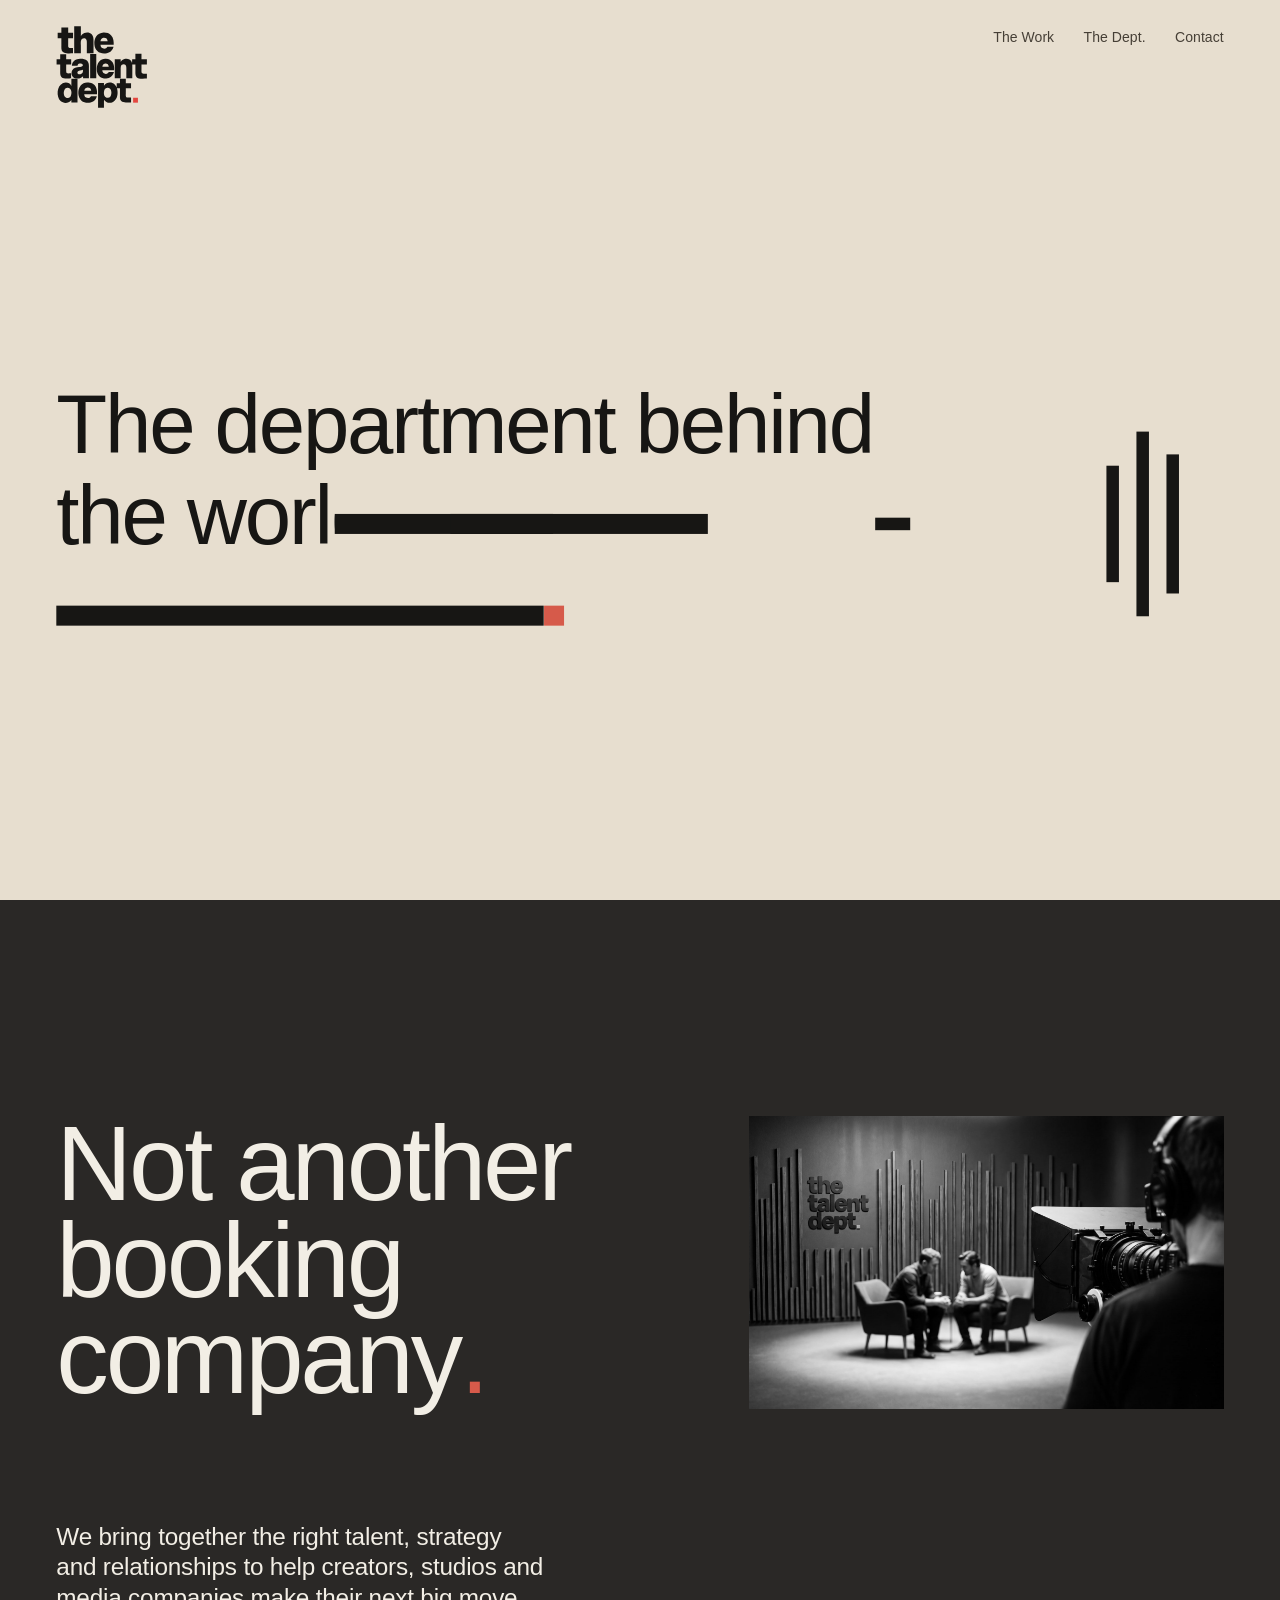
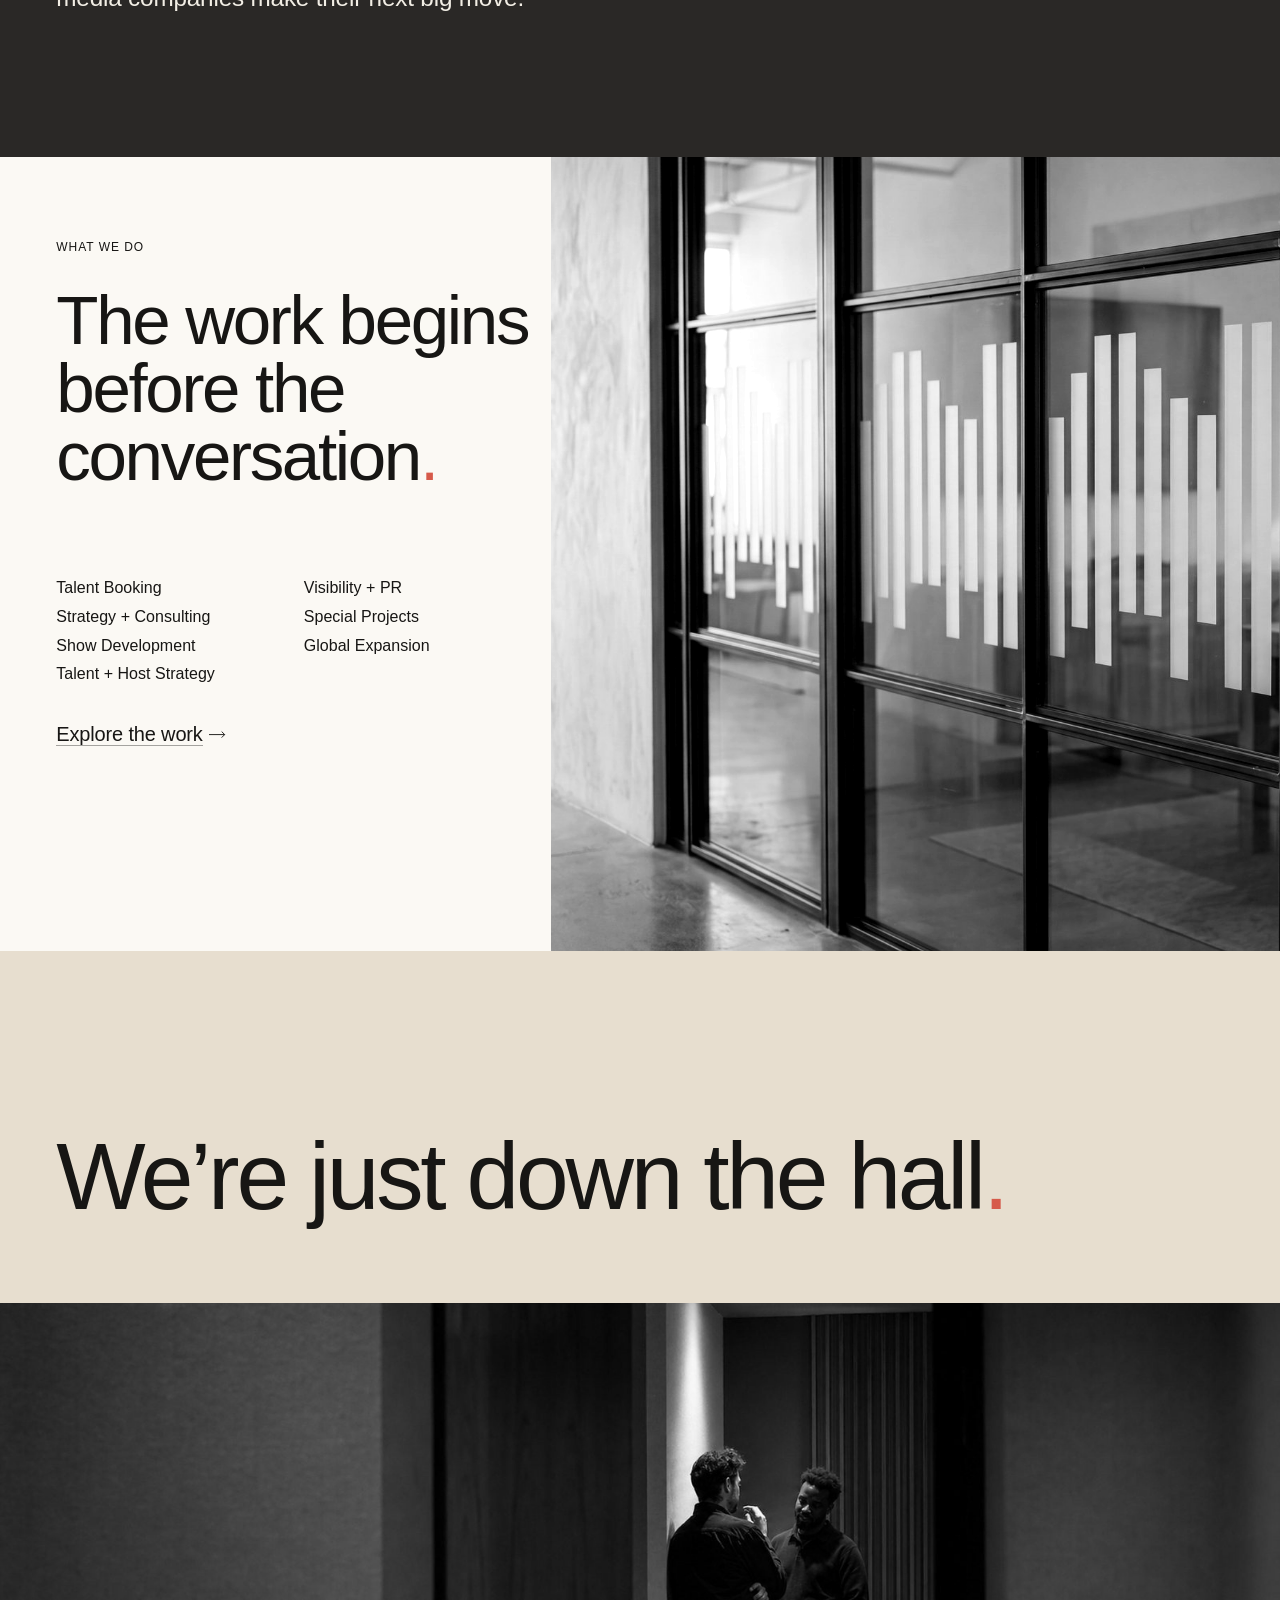
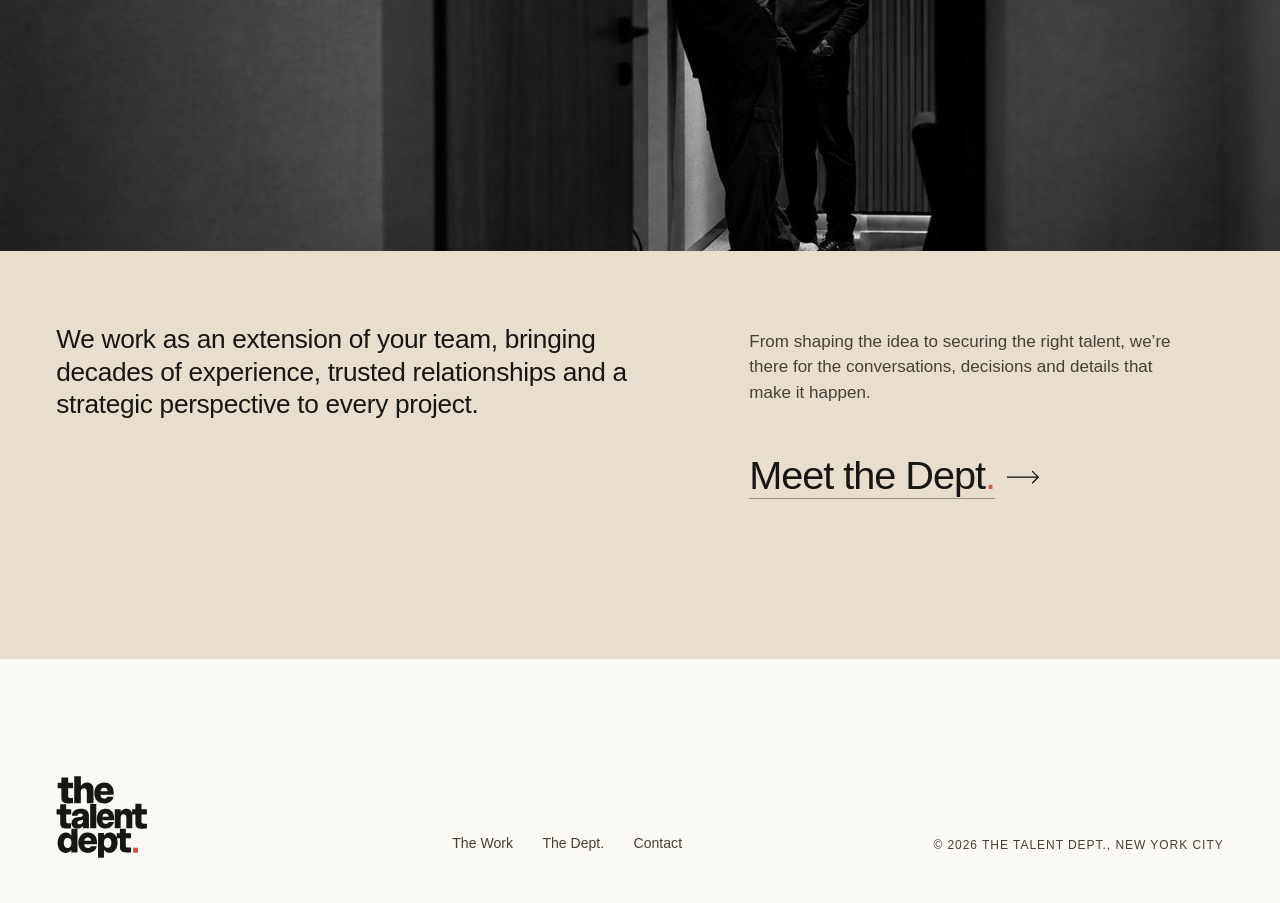
==== commit e491f7bb: "Round 16: Hinge hero refined (smaller, thin lines, auto reveal, upright waveform), We're just down t" ====
--- a/index.html
+++ b/index.html
@@ -6,20 +6,19 @@
 <meta name="robots" content="noindex">
 <title>The Talent Dept.</title>
 <link rel="icon" href="assets/ttd-logo-dark.svg">
-<link rel="stylesheet" href="css/r10.css?v=20261029-r14-2">
-<link rel="stylesheet" href="css/r10-contrast.css?v=20261029-r14-2">
-<link rel="stylesheet" href="css/r11.css?v=20261029-r14-2">
-<link rel="stylesheet" href="css/v.css?v=20261029-r14-2">
-<link rel="stylesheet" href="css/r13.css?v=20261029-r14-2">
-<script src="js/reveals.js?v=20261029-r14-2" defer></script>
-<script>var q=location.search,c=document.documentElement.classList;c.add('js');[['nav=min','nav-min'],['hero=b','hero-b'],['names=wall','names-wall'],['foot=2','foot-2'],['still','still'],['panel=frame','panel-frame'],['m=8','m8']].forEach(function(p){if(q.indexOf(p[0])>-1)c.add(p[1])});if(c.contains('m8'))(new Image).src='assets/ttd-logo-light.svg'</script>
-<script src="js/hero13.js?v=20261029-r14-2" defer></script>
+<link rel="stylesheet" href="css/r10.css?v=20261102-r16-1">
+<link rel="stylesheet" href="css/r10-contrast.css?v=20261102-r16-1">
+<link rel="stylesheet" href="css/r11.css?v=20261102-r16-1">
+<link rel="stylesheet" href="css/v.css?v=20261102-r16-1">
+<link rel="stylesheet" href="css/r13.css?v=20261102-r16-1">
+<link rel="stylesheet" href="css/r16.css?v=20261102-r16-1">
+<script src="js/reveals.js?v=20261102-r16-1" defer></script>
+<script>var q=location.search,c=document.documentElement.classList;c.add('js');[['still','still'],['numbers','pcp-num']].forEach(function(p){if(q.indexOf(p[0])>-1)c.add(p[1])})</script>
+<script src="js/hero16.js?v=20261102-r16-1" defer></script>
 </head>
 <body id="top">
 
-<nav class="hsw" aria-label="Hero options"><span class="lbl soft">Hero option</span><a href="index.html?m=1" data-m="1">1 Push</a><a href="index.html?m=2" data-m="2">2 Depth</a><a href="index.html?m=3" data-m="3">3 Lift</a><a href="index.html?m=5" data-m="5">4 Hinge</a><a href="index.html?m=6" data-m="6">5 Field</a><a href="index.html?m=7" data-m="7">6 Reveal</a><a href="index.html?m=8" data-m="8">7 Black</a></nav>
-<script>(function(){var m=(location.search.match(/[?&]m=(\d)/)||[0,'1'])[1];document.querySelectorAll('.hsw a').forEach(function(a){if(a.getAttribute('data-m')===m)a.classList.add('on')})})()</script>
-<section class="hero4 rh h13 band-t">
+<section class="hero4 h16 band-t">
  <div class="stick">
   <header class="nav">
   <a class="logo" href="index.html"><img src="assets/ttd-logo-dark.svg" alt="The Talent Dept."></a>
@@ -34,9 +33,9 @@
 </section>
 
 <section class="chairs2 nb">
-  <h2 class="words"><span>Not another</span><span>booking</span><span>company<i>.</i></span></h2>
+  <h2 class="words"><span>Not another</span> <span>booking</span> <span>company<i>.</i></span></h2>
   <figure><img src="assets/web/set.jpg" alt="Two people in conversation on a set, The Talent Dept. sign on the wall behind them" style="object-position:50% 46%"></figure>
-  <div class="foot2"><p class="d4 ch-p">We bring together the right talent, strategy and relationships to help creators, studios and media companies make their next big move.</p><a class="lbl u" href="the-work.html">Explore the work</a></div>
+  <div class="foot2"><p class="d4 ch-p">We bring together the right talent, strategy and relationships to help creators, studios and media companies make their next big move.</p></div>
 </section>
 
 <section class="vb">
@@ -45,22 +44,26 @@
     <p class="lbl">What we do</p>
     <h2 class="vb-h vb-h2">The work begins before the <b>conversation</b><i>.</i></h2>
     <div class="vb-s">
-      <ol><li><span>01</span><a href="the-work.html#svp0">Talent Booking</a></li><li><span>02</span><a href="the-work.html#svp1">Strategy + Consulting</a></li><li><span>03</span><a href="the-work.html#svp2">Show Development</a></li><li><span>04</span><a href="the-work.html#svp3">Talent + Host Strategy</a></li></ol>
-      <ol start="5"><li><span>05</span><a href="the-work.html#svp4">Visibility + PR</a></li><li><span>06</span><a href="the-work.html#svp5">Special Projects</a></li><li><span>07</span><a href="the-work.html#svp6">Global Expansion</a></li><li class="vb-go"><a class="lbl u" href="the-work.html#services">Explore the work</a></li></ol>
+      <ul><li>Talent Booking</li><li>Strategy + Consulting</li><li>Show Development</li><li>Talent + Host Strategy</li></ul>
+      <ul><li>Visibility + PR</li><li>Special Projects</li><li>Global Expansion</li></ul>
     </div>
+    <div class="vb-go"><a class="go16 m" href="the-work.html#services"><span class="t">Explore the work</span>&#8288;<svg class="ar" viewBox="0 0 46 20" aria-hidden="true"><path class="sh" d="M0 10H44"/><path class="hd" d="M35.5 1.5L44 10L35.5 18.5"/></svg></a></div>
   </div>
 </section>
 
-<section class="names2 band-t" id="names">
-  <div class="sw-hd"><p class="lbl soft">Selected work</p><h2 class="sw-h">Behind the <b>conversation</b><i>.</i></h2><a class="lbl u" href="the-work.html">Explore the work</a></div>
-  <style>.wall:has(.s0:hover,.s0:focus) .n.s0{color:var(--ink)}.wall:has(.s0:hover,.s0:focus) .caps .s0{display:block}.wall:has(.s1:hover,.s1:focus) .n.s1{color:var(--ink)}.wall:has(.s1:hover,.s1:focus) .caps .s1{display:block}.wall:has(.s2:hover,.s2:focus) .n.s2{color:var(--ink)}.wall:has(.s2:hover,.s2:focus) .caps .s2{display:block}.wall:has(.s3:hover,.s3:focus) .n.s3{color:var(--ink)}.wall:has(.s3:hover,.s3:focus) .caps .s3{display:block}.wall:has(.s4:hover,.s4:focus) .n.s4{color:var(--ink)}.wall:has(.s4:hover,.s4:focus) .caps .s4{display:block}.wall:has(.s5:hover,.s5:focus) .n.s5{color:var(--ink)}.wall:has(.s5:hover,.s5:focus) .caps .s5{display:block}.wall:has(.s6:hover,.s6:focus) .n.s6{color:var(--ink)}.wall:has(.s6:hover,.s6:focus) .caps .s6{display:block}.wall:has(.s7:hover,.s7:focus) .n.s7{color:var(--ink)}.wall:has(.s7:hover,.s7:focus) .caps .s7{display:block}.wall:has(.s8:hover,.s8:focus) .n.s8{color:var(--ink)}.wall:has(.s8:hover,.s8:focus) .caps .s8{display:block}.wall:has(.s9:hover,.s9:focus) .n.s9{color:var(--ink)}.wall:has(.s9:hover,.s9:focus) .caps .s9{display:block}.wall:has(.s10:hover,.s10:focus) .n.s10{color:var(--ink)}.wall:has(.s10:hover,.s10:focus) .caps .s10{display:block}</style><div class="wall"><p class="ws"><span class="w"><span class="n s6" tabindex="0">Nikki Glaser</span>&nbsp;<i class=sep>/</i></span> <span class="w"><span class="n s3" tabindex="0">Louis Theroux</span>&nbsp;<i class=sep>/</i></span> <span class="w"><span class="n s0 big" tabindex="0">Kamala Harris</span>&nbsp;<i class=sep>/</i></span> <span class="w"><span class="n s3" tabindex="0">Ken Burns</span>&nbsp;<i class=sep>/</i></span> <span class="w"><span class="n s7" tabindex="0">William H. Macy</span>&nbsp;<i class=sep>/</i></span> <span class="w"><span class="n s8" tabindex="0">Marc Maron</span>&nbsp;<i class=sep>/</i></span> <span class="w"><span class="n s1 big" tabindex="0">Matthew McConaughey</span>&nbsp;<i class=sep>/</i></span> <span class="w"><span class="n s9" tabindex="0">Kumail Nanjiani</span>&nbsp;<i class=sep>/</i></span> <span class="w"><span class="n s0" tabindex="0">Brene Brown</span>&nbsp;<i class=sep>/</i></span> <span class="w"><span class="n s4" tabindex="0">Adam Scott</span>&nbsp;<i class=sep>/</i></span> <span class="w"><span class="n s0 big" tabindex="0">Kevin Hart</span>&nbsp;<i class=sep>/</i></span> <span class="w"><span class="n s4" tabindex="0">Riz Ahmed</span>&nbsp;<i class=sep>/</i></span> <span class="w"><span class="n s5" tabindex="0">Nick Kroll</span>&nbsp;<i class=sep>/</i></span> <span class="w"><span class="n s5" tabindex="0">Alison Brie</span>&nbsp;<i class=sep>/</i></span> <span class="w"><span class="n s0" tabindex="0">Neil deGrasse Tyson</span>&nbsp;<i class=sep>/</i></span> <span class="w"><span class="n s1" tabindex="0">Judd Apatow</span>&nbsp;<i class=sep>/</i></span> <span class="w"><span class="n s1" tabindex="0">Tom Segura</span>&nbsp;<i class=sep>/</i></span> <span class="w"><span class="n s2 big" tabindex="0">Roger Federer</span>&nbsp;<i class=sep>/</i></span> <span class="w"><span class="n s10" tabindex="0">Ilona Maher</span>&nbsp;<i class=sep>/</i></span> <span class="w"><span class="n s2" tabindex="0">Bryan Johnson</span>&nbsp;<i class=sep>/</i></span> <span class="w"><span class="n s2 big" tabindex="0">Julia Louis-Dreyfus</span></span></p><div class="caps"><p class="cap all d3">A selection of the people and platforms we’ve helped bring together.</p><p class="cap d3 s0">The Diary of a CEO</p><p class="cap d3 s1">Modern Wisdom</p><p class="cap d3 s2">What Now? with Trevor Noah</p><p class="cap d3 s3">Gavin Newsom</p><p class="cap d3 s4">Hollywood Handbook</p><p class="cap d3 s5">Take Your Shoes Off with Rick Glassman</p><p class="cap d3 s6">Get Real with Me with Alix Earle</p><p class="cap d3 s7">Thanks Dad with Ego Nwodim</p><p class="cap d3 s8">Bombing with Eric Andre</p><p class="cap d3 s9">Paul’s Best</p><p class="cap d3 s10">Olivia’s House</p><p class="lbl soft hint">All conversations</p></div></div>
+<section class="hall band-t">
+  <h2 class="hall-h">We’re just down the <b>hall</b><i>.</i></h2>
+  <figure class="hall-f"><img src="assets/web/hall-2x.jpg" alt="Two colleagues talking at the end of a hallway, seen through an open door"></figure>
+  <div class="hall-t">
+    <p class="hall-l">We work as an extension of your team, bringing decades of experience, trusted relationships and a strategic perspective to every project.</p>
+    <div class="hall-r"><p>From shaping the idea to securing the right talent, we’re there for the conversations, decisions and details that make it happen.</p>
+      <a class="go16 l" href="the-dept.html"><span class="t">Meet the Dept<i>.</i></span>&#8288;<svg class="ar" viewBox="0 0 46 20" aria-hidden="true"><path class="sh" d="M0 10H44"/><path class="hd" d="M35.5 1.5L44 10L35.5 18.5"/></svg></a></div>
+  </div>
 </section>
-<footer class="foot3 band-l" id="contact">
-  <p class="hall d1" aria-hidden="true">We’re just down the <b>hall</b><i>.</i></p>
-  <a class="mail d3" href="mailto:hello@thetalentdept.com">hello@thetalentdept.com</a>
+<footer class="foot3 band-l">
   <div class="base">
     <a class="lg" href="index.html"><img src="assets/ttd-logo-dark.svg" alt="The Talent Dept."></a>
-    <nav class="lk lbl" aria-label="Footer"><a href="the-work.html">The Work</a><a href="the-dept.html">The Dept.</a><a href="contact.html">Contact</a></nav>
+    <nav class="lk lk2" aria-label="Footer"><a href="the-work.html">The Work</a><a href="the-dept.html">The Dept.</a><a href="contact.html">Contact</a></nav>
     <p class="cp lbl soft">© 2026 The Talent Dept., New York City</p>
   </div>
 </footer>
--- a/css/r13.css
+++ b/css/r13.css
@@ -46,13 +46,6 @@
 .h13 .hl{transform-origin:var(--m) 50%}
 .h13 .ln13 i.f.k{background:var(--ink)} .h13 .ln13 i.f.r{background:var(--draft)}
 
-/* ---- review switcher: five hero options on one link (remove before launch) */
-.hsw{position:fixed;left:50%;bottom:18px;transform:translateX(-50%);z-index:50;display:flex;gap:18px;align-items:baseline;padding:10px 18px;background:var(--light);font-size:14px;white-space:nowrap}
-.hsw a{color:var(--ink70);text-decoration:none}
-.hsw a.on{color:var(--ink);font-weight:500}
-.hsw a.on::after{content:".";color:var(--coral)}
-.hsw{max-width:calc(100vw - 16px);overflow-x:auto;scrollbar-width:none} .hsw .lbl{white-space:nowrap}   /* seven options fit on a phone */
-
 /* ---- arrivals: headings rise word by word, a line at a time; photographs open and settle; the names build in */
 /* text-indent is inherited: an inline-block word would indent its own text and run into the next word */
 .rv-on .rv .w{display:inline-block;text-indent:0;transform:translateY(.42em);opacity:0;transition:transform 1.1s cubic-bezier(.22,1,.36,1),opacity .7s ease;transition-delay:calc(var(--d,0) * 45ms)}
@@ -64,23 +57,6 @@
 .rv-on .rv-f.in img{transform:none}
 .rp{overflow-x:clip}
 .rp-h{will-change:transform}
-
-/* ---- option 7, black (Lisa, 21 Oct): the whole screen is black until the hand or the scroll opens it */
-.h13[data-m="8"] .ln13 i.f.k{background:var(--char)}
-.h13[data-m="8"] .ln13 i.f{box-sizing:border-box;border-top:var(--sg,4px) solid var(--ink)}
-.h13[data-m="8"] .ln13 i.f.e{border-right:var(--sg,4px) solid var(--ink)}
-.h13.dkr .nav{transition:background-color .6s ease}
-.h13.dkr .nav ul a{transition:color .6s ease}
-.h13 .nav .logo{position:relative}
-.h13 .nav .logo .lt{position:absolute;left:0;top:0;opacity:0}
-.h13.dkr .nav .logo img{transition:opacity .6s ease}
-.h13.dk .nav{background:var(--char)}
-.h13.dk .nav ul a{color:var(--cream)!important}
-.h13.dk .nav .logo .lt{opacity:1}
-.h13.dk .nav .logo img:not(.lt){opacity:0}
-/* before the wall is built it is already black, so the page never flashes tan first */
-.m8 .h13:not(.ln-on):not(.ln-off) .nav,.m8 .h13:not(.ln-on):not(.ln-off) .stage{background:var(--char)}
-.m8 .h13:not(.ln-on):not(.ln-off) .hl,.m8 .h13:not(.ln-on):not(.ln-off) .nav>*{visibility:hidden}
 
 /* ===== round 14 (29 Oct 2026): Lisa's final copy, same design ===== */
 /* home 02: Not another booking company., with strong presence in the dark section */
@@ -134,3 +110,63 @@
   .foot3{padding-top:90px} .foot3 .mail{font-size:7vw} .foot3 .base{margin-top:70px}
 }
 .rv-f{overflow:hidden}
+
+/* ===== round 15 (30 Oct 2026): Lisa's 30 Oct notes ===== */
+/* the hero: one size down from round 13, still well above round 12 (Lisa: "not as small as we had it, but definitely
+   not as big"). At 1440 x 900 the statement sets at about 100px (round 13: 126px, round 12: 76px) */
+.h13 .hb{font-size:min(calc((100vw - 2 * var(--m)) / 13.2), calc((100vh - 170px) / 5.6))}
+/* Hinge: every line hangs on a hinge at its left end; js/hinge.js sets each transform from the top-left corner */
+.h13 .ln13.hg i{transform-origin:0 0;backface-visibility:hidden}
+.h13 .ln13.hg i.r{z-index:auto}
+.h13 .ln13.hg b.sg{position:absolute;inset:0;background:var(--coral);transform:scaleX(0);transform-origin:50% 50%}
+
+/* the menu, sleek: regular weight, a touch smaller, set on the logo's first line instead of floating at its middle;
+   the page you are on keeps the coral full stop; a hairline draws in under the one the hand is on */
+.nav{align-items:flex-start}
+.nav ul{gap:clamp(24px,2.3vw,40px);margin-top:clamp(2px,.28vw,5px)}
+.nav ul a,.on-ink .nav ul a{font-size:clamp(14px,1.04vw,17px);font-weight:400;letter-spacing:.004em;line-height:1.2;padding:0 0 .3em;position:relative}
+.nav ul a::before{content:"";position:absolute;left:0;right:0;bottom:0;height:1px;background:currentColor;transform:scaleX(0);transform-origin:0 50%;transition:transform .45s cubic-bezier(.22,1,.36,1)}
+.nav ul a:not(.on):hover::before,.nav ul a:not(.on):focus-visible::before{transform:scaleX(1)}
+.nav ul a.on{color:var(--ink)!important}
+@media (max-width:760px){ .nav ul{gap:18px;margin-top:2px} .nav ul a{font-size:14px} }
+
+/* the footer, generic: logo, menu, small print on one line (the address is on Contact) */
+.foot3{padding:13vh var(--m) 5vh}
+.foot3 .base{margin-top:0}
+.foot3 .lk{gap:clamp(24px,2.3vw,40px)}
+@media (max-width:760px){
+  .foot3{padding:80px var(--m) 28px}
+  .foot3 .base{display:grid;grid-template-columns:1fr;row-gap:0;margin-top:0}
+  .foot3 .lg,.foot3 .lk,.foot3 .cp{grid-column:1/-1;justify-self:start;text-align:left}
+  .foot3 .lk{margin-top:30px;gap:22px} .foot3 .cp{margin-top:14px}
+}
+
+/* Prepared. Connected. Present.: the 01 02 03 are optional (Lisa asked whether they are needed); ?numbers shows them */
+.pcp-c .no{display:none}
+.pcp-num .pcp-c .no{display:inline}
+
+/* phones and portrait screens keep the plain statement at its round 13 size (the size step above is for the hero
+   with its lines) */
+@media (max-width:899px),(max-aspect-ratio:11/10){
+  .h13 .hb{font-size:min(calc((100vw - 2 * var(--m)) / 10.4), calc((100vh - 170px) / 4.3))}
+}
+
+/* ===== second version (html.v2): the UX recommendations, same content ===== */
+/* phones get the Hinge too, driven by the scroll alone; a shorter pin, the statement in four lines with room for the
+   replies above and below it */
+.js:not(.still) .hero4.h13.hg-ph{height:180vh}
+.h13.hg-ph .hb{font-size:min(calc((100vw - 2 * var(--m)) / 7.4), calc((100vh - 200px) / 7.2))}
+/* The Work: all seven services at once, one under the other; the bars are their index */
+.v2 .svc-ps{margin-top:9vh}
+.v2 .svp+.svp{margin-top:7vh}
+.v2 .svp-a h3{margin-top:0;font-size:var(--d3);line-height:1.08}
+.v2 .svp-b{padding-top:.3em}
+.v2 .svp{scroll-margin-top:20vh}
+.v2 .svp.on h3{color:var(--ink)}
+@media (max-width:760px){ .v2 .svp+.svp{margin-top:40px} .v2 .svp-a h3{font-size:7.4vw} .v2 .svp-b{padding-top:10px} }
+/* the footer menu set like the header's */
+.foot3 .lk2 a{font-size:clamp(14px,1.04vw,17px);font-weight:400;color:var(--ink70)}
+.foot3 .lk2 a:hover{color:var(--ink)}
+/* home, what we do: without the numbers the names and the link share one left edge */
+.v2 .vb-s li{display:block}
+.v2 .vb-s li.vb-go{padding-left:0;margin-top:.9em}
--- a/css/r16.css
+++ b/css/r16.css
@@ -0,0 +1,173 @@
+/* The Talent Dept. · round 16 (2 Nov 2026). Loaded last. Lisa's 2 Nov brief, read as one art-directed pass rather than a
+   list of edits: the Hinge hero smaller and denser with an upright waveform, Home's "We're just down the hall.", the
+   talent wall on The Work only, the team as the focal point of The Dept., an email-first Contact, and one call to action
+   style for the whole site. */
+
+/* ------------------------------------------------------------------ the hero (js/hero16.js)
+   The statement about 25% over round 12's (94px at 1440 wide), no longer growing on big screens. Thin lines, the
+   replies close in around them, the waveform beside the statement on its centre line. */
+.hero4.h16,.js:not(.still) .hero4.h16{height:auto}
+.h16 .stick{position:relative;height:100vh;height:100svh;min-height:560px}
+.h16 .stage{overflow:clip}
+.h16 .hb{position:absolute;inset:0;top:0;transform:none;line-height:1.1;
+  font-size:min(calc((100vw - 2 * var(--m)) / 14), calc((100vh - 170px) / 5.4), 104px)}
+.h16 .hl{--t:.24em;position:absolute;left:0;right:0;top:50%;transform:translateY(-50%);padding:0 var(--m);white-space:nowrap;
+  font-weight:300;letter-spacing:-.026em;will-change:auto}
+.h16 .hl br.m{display:none}
+.h16 .hl .dash{top:calc(.64em - var(--t) / 2);height:var(--t)}
+.h16 .hl .pd .tx{min-width:0}
+.h16 .ln16{position:absolute;inset:0;width:100%;height:100%;pointer-events:none;z-index:3}
+.h16.ln-on .hl .dash{visibility:hidden}
+html:not(.js) .h16 .hl .dash{display:none}
+/* reduced motion: the lines are never shown, but the script still measures them to draw the final waveform */
+@media (prefers-reduced-motion:reduce){ .js .h16 .hl .dash{display:block;visibility:hidden} }
+/* if the script never runs, the statement still shows */
+@keyframes h16safe{to{clip-path:none}}
+.js .h16:not(.ln-on) .hl .tx{animation:h16safe 0s 4s forwards}
+/* phones and portrait screens: four lines, the waveform under them, the two centred together */
+@media (max-width:899px),(max-aspect-ratio:11/10){
+  .h16 .hb{font-size:min(calc((100vw - 2 * var(--m)) / 7.6), calc((100svh - 150px) / 9.2))}
+  .h16 .hl{top:calc(50% - 3.8em);transform:none}
+  .h16 .hl br.m{display:inline}
+  .h16 .hl br.d{display:none}
+}
+
+/* ------------------------------------------------------------------ one call to action (Lisa, 2 Nov: large type, no
+   buttons, a small directional graphic, one hover for the whole site). The words, then the brand's line ending in an
+   arrow. At rest a hairline under the words says "this goes somewhere"; on hover or focus the line draws in under them
+   and the arrow's line extends, the way the hero's lines glide on. */
+.go16{color:var(--ink);text-decoration:none;font-weight:300;letter-spacing:-.026em;line-height:1.08}
+.go16 .t{padding-bottom:.05em;-webkit-box-decoration-break:clone;box-decoration-break:clone;
+  background:linear-gradient(currentColor,currentColor) 0 100%/0 max(1px,.022em) no-repeat,
+             linear-gradient(var(--hair),var(--hair)) 0 100%/100% max(1px,.022em) no-repeat;
+  transition:background-size .6s cubic-bezier(.22,1,.36,1)}
+.go16 b{font-weight:500} .go16 i{color:var(--coral);font-style:normal;font-weight:inherit}
+.go16 .ar{display:inline-block;width:.82em;height:.36em;margin-left:.3em;vertical-align:.12em;overflow:visible;
+  fill:none;stroke:currentColor;stroke-width:1.9;stroke-linecap:butt;stroke-linejoin:miter}
+.go16 .sh{transform-box:view-box;transform-origin:0 50%}
+.go16 .sh,.go16 .hd{transition:transform .6s cubic-bezier(.22,1,.36,1)}
+.go16:hover .t,.go16:focus-visible .t{background-size:100% max(1px,.022em),100% max(1px,.022em)}
+.go16:hover .sh,.go16:focus-visible .sh{transform:scaleX(1.34)}
+.go16:hover .hd,.go16:focus-visible .hd{transform:translateX(15px)}
+.go16:focus-visible{outline:1px solid currentColor;outline-offset:.25em}
+.go16.xl{font-size:clamp(42px,6.2vw,120px)} .go16.xl .ar{stroke-width:1.6}
+.go16.l{font-size:clamp(30px,3.1vw,58px)}
+.go16.m{font-size:clamp(20px,1.55vw,28px);font-weight:400;letter-spacing:-.008em} .go16.m .ar{stroke-width:2.6}
+.go16.ml{font-size:clamp(26px,3.1vw,58px);letter-spacing:-.02em}
+
+/* arrivals: headings still rise word by word; every photograph, the portraits too, only fades in where it stands */
+.rv-on .rv-o{opacity:0;transition:opacity 1.6s cubic-bezier(.4,0,.2,1)}
+.rv-on .rv-o.in{opacity:1}
+
+/* ------------------------------------------------------------------ Home */
+/* Not another booking company.: its link is gone (the one way into The Work is in What we do) */
+/* What we do: the seven services as a plain list (one link for the section, not eight) */
+.vb-s ul{display:grid;row-gap:.34em;align-content:start}
+.vb-s li{display:block}
+.vb-go{margin-top:clamp(28px,3vw,56px)}
+/* We're just down the hall.: the line across the page, the hallway as a wide band from edge to edge, the two sentences
+   under it, the way into The Dept. last */
+.hall{padding:20vh 0 18vh;overflow-x:clip}
+.hall-h{padding:0 var(--m);font-size:clamp(46px,7.4vw,144px);line-height:.96;letter-spacing:-.034em;font-weight:300;text-wrap:balance}
+.hall-h b{font-weight:500}
+.hall-f{margin:9vh 0 0;line-height:0}
+.hall-f img{display:block;width:100%;aspect-ratio:21/9;object-fit:cover;object-position:60% 40%;filter:grayscale(1)}
+.hall-t{padding:0 var(--m);margin-top:8vh;display:grid;grid-template-columns:repeat(12,minmax(0,1fr));column-gap:var(--g);align-items:start}
+.hall-l{grid-column:1/7;font-size:clamp(22px,2.05vw,38px);line-height:1.24;letter-spacing:-.012em;font-weight:400;text-wrap:pretty}
+.hall-r{grid-column:8/13;padding-top:.35em}
+.hall-r p{font-size:clamp(17px,1.25vw,21px);line-height:1.5;color:var(--ink70);max-width:25em;text-wrap:pretty}
+.hall-r .go16{display:inline-block;margin-top:clamp(32px,5.4vh,64px)}
+@media (max-width:760px){
+  .hall{padding:110px 0 100px} .hall-h{font-size:12.6vw}
+  .hall-f{margin-top:40px} .hall-f img{aspect-ratio:4/3;object-position:60% 50%}
+  .hall-t{display:block;margin-top:34px} .hall-l{font-size:22px} .hall-r{margin-top:20px;padding-top:0}
+}
+
+/* ------------------------------------------------------------------ The Work */
+/* the seven services, all open: the name large, its description beside it on the same first line, open space between
+   them instead of rules */
+.svc16{padding:15vh var(--m) 17vh}
+.svc16 .sl{margin-top:8vh;display:grid;row-gap:clamp(56px,9vh,110px)}
+.svc16 .sl li{display:grid;grid-template-columns:repeat(12,minmax(0,1fr));column-gap:var(--g);align-items:baseline;scroll-margin-top:16vh}
+.svc16 h3{grid-column:1/7;font-size:clamp(32px,3.6vw,68px);line-height:1.02;letter-spacing:-.026em;font-weight:300;text-wrap:balance}
+.svc16 .sl p{grid-column:7/12;font-size:clamp(18px,1.4vw,24px);line-height:1.38;text-wrap:pretty}
+@media (max-width:760px){
+  .svc16{padding:90px var(--m) 100px} .svc16 .sl{margin-top:30px;row-gap:44px} .svc16 .sl li{display:block}
+  .svc16 h3{font-size:9.6vw} .svc16 .sl p{margin-top:12px;font-size:18px}
+}
+/* the crew, a wide band between the services and the people */
+.wk-ph{margin:0;line-height:0}
+.wk-ph img{display:block;width:100%;aspect-ratio:21/9;object-fit:cover;filter:grayscale(1)}
+@media (max-width:760px){ .wk-ph img{aspect-ratio:4/3} }
+/* behind the conversation: the line that leads sits with the heading; the people, then the platforms they were booked
+   on. No dot, no lift, no swapped captions: a hand on a name lights its platform and the people booked there with it */
+.names2 .sw-hd{align-items:end}
+.names2 .sw-h{grid-column:1/8}
+.names2 .sw-l{grid-column:8/13;font-size:clamp(18px,1.4vw,24px);line-height:1.38;padding-bottom:.55em;text-wrap:pretty}
+.names2 .wall .ws{font-size:clamp(28px,3.5vw,66px);line-height:1.22;letter-spacing:-.024em}
+.wall .n{color:var(--ink);transition:color .35s ease}
+.wall .n:hover,.wall .n:focus-visible{transform:none;outline:none}
+.wall .n:hover::after,.wall .n:focus-visible::after{content:none}
+.wall .sep{margin:0 .02em 0 .22em;color:var(--draft)}     /* with the space after it: the same air on both sides */
+.wall .pf{margin-top:9vh;padding-top:2.6vh;border-top:1px solid var(--hair);display:grid;grid-template-columns:repeat(4,minmax(0,1fr));column-gap:var(--g);row-gap:.75em}
+.wall .pf li{font-size:clamp(15px,1.08vw,19px);line-height:1.35;color:var(--ink70);cursor:default;transition:color .35s ease;outline:none}
+.wall:has(.n:hover,.n:focus-visible,.pf li:hover,.pf li:focus-visible) .n{color:#ADA08A}
+.wall:has(.n:hover,.n:focus-visible,.pf li:hover,.pf li:focus-visible) .pf li{color:#ADA08A}
+.wall .pf li:focus-visible{text-decoration:underline;text-underline-offset:.2em}
+@media (max-width:760px){
+  .names2 .sw-hd{display:block} .names2 .sw-l{margin-top:18px;padding-bottom:0}
+  .wall .pf{grid-template-columns:1fr 1fr;margin-top:48px}
+}
+.cta{padding:16vh var(--m) 18vh}
+.wk-sel+.cta{padding-top:0}
+
+/* ------------------------------------------------------------------ The Dept. */
+/* the opening stays type only (the list of names and the opening photograph are gone): the people follow at once */
+.ag-d{padding-bottom:12vh}
+/* the people: each portrait large, the focal point, sides alternating; the name, title and email together beside it */
+.pb16{display:grid;grid-template-columns:repeat(12,minmax(0,1fr));column-gap:var(--g);padding:14vh var(--m);align-items:start}
+.pb16 .pp{grid-column:1/7;grid-row:1;margin:0}
+.pb16 .pp img{display:block;width:100%;aspect-ratio:4/5;object-fit:cover;object-position:50% 20%;filter:grayscale(1)}
+.pb16 .pt{grid-column:8/13;grid-row:1}
+.pb16.flip .pp{grid-column:7/13}
+.pb16.flip .pt{grid-column:1/6}
+.pn{font-size:clamp(46px,5.2vw,100px);line-height:.92;letter-spacing:-.036em;font-weight:300;margin-top:-.08em}
+.pn span{display:block}
+.pw{margin-top:4.2vh;display:grid;row-gap:.25em;justify-items:start;font-size:clamp(15px,1.05vw,18px);line-height:1.4}
+.pw .lab{font-weight:500}
+.pw .u{text-decoration:none;border-bottom:1px solid var(--hair);transition:border-color .3s ease}
+.pw .u:hover,.pw .u:focus-visible{border-color:currentColor}
+.pl{margin-top:5vh;font-size:clamp(19px,1.45vw,25px);line-height:1.36;letter-spacing:-.006em;text-wrap:pretty}
+.pr{margin-top:3.2vh;font-size:max(15px,.98vw);line-height:1.56;color:var(--ink70)}
+.pr p+p{margin-top:1em}
+@media (max-width:760px){
+  .pb16{display:block;padding:80px var(--m) 90px}
+  .pb16 .pt{margin-top:30px} .pn{font-size:13vw}
+}
+/* Prepared. Connected. Present.: three equal statements across the page, after the people they describe, on the
+   charcoal the brand keeps for what it stands for (as Home's Not another booking company.) */
+.pcp16{padding:19vh var(--m) 20vh;display:grid;grid-template-columns:repeat(3,minmax(0,1fr));column-gap:calc(var(--g) * 2);background:var(--char);color:var(--cream)}
+.pcp16 h2{font-size:clamp(42px,4.9vw,96px);line-height:.94;letter-spacing:-.034em;font-weight:300}
+.pcp16 p{margin-top:3.6vh;font-size:clamp(19px,1.6vw,28px);line-height:1.3;max-width:12.5em;color:#D9D1C3;text-wrap:balance}
+@media (max-width:760px){
+  .pcp16{display:block;padding:90px var(--m)} .pcp16 div+div{margin-top:50px}
+  .pcp16 h2{font-size:14vw} .pcp16 p{margin-top:14px;font-size:20px}
+}
+
+/* ------------------------------------------------------------------ Contact */
+/* one screen: the line, the invitation and the address as the one action; the corridor framed tall on its vanishing
+   point beside them, dark walls on both sides as the space around it */
+.ct16{display:grid;grid-template-columns:repeat(12,minmax(0,1fr));column-gap:var(--g);align-items:center;padding:3vh var(--m) 13vh;min-height:calc(100vh - 150px)}
+.ct16 .ct-t{grid-column:1/7}
+.ct16 .ct-h{font-size:clamp(44px,6vw,116px);line-height:.98;letter-spacing:-.032em;font-weight:300;white-space:normal;text-wrap:balance}
+.ct16 .ct-s{margin-top:3.2vh;font-size:clamp(20px,1.7vw,30px);line-height:1.3;color:var(--ink70)}
+.ct16 .go16{display:inline-block;margin-top:clamp(48px,10vh,120px)}
+.ct16 .ct-f{grid-column:8/13;margin:0}
+.ct16 .ct-f img{display:block;width:100%;aspect-ratio:4/5;object-fit:cover;object-position:50% 42%;filter:grayscale(1)}
+@media (max-width:760px){
+  .ct16{display:block;padding:20px var(--m) 90px;min-height:0}
+  .ct16 .ct-h{font-size:12vw} .ct16 .go16{margin-top:44px}
+  .ct16 .ct-f{margin-top:56px} .ct16 .ct-f img{aspect-ratio:3/4}
+}
+/* a call to action that wraps keeps its lines even (and its arrow with its last word) */
+.cta,.hall-r,.vb-go,.ct16 .ct-t{text-wrap:balance}
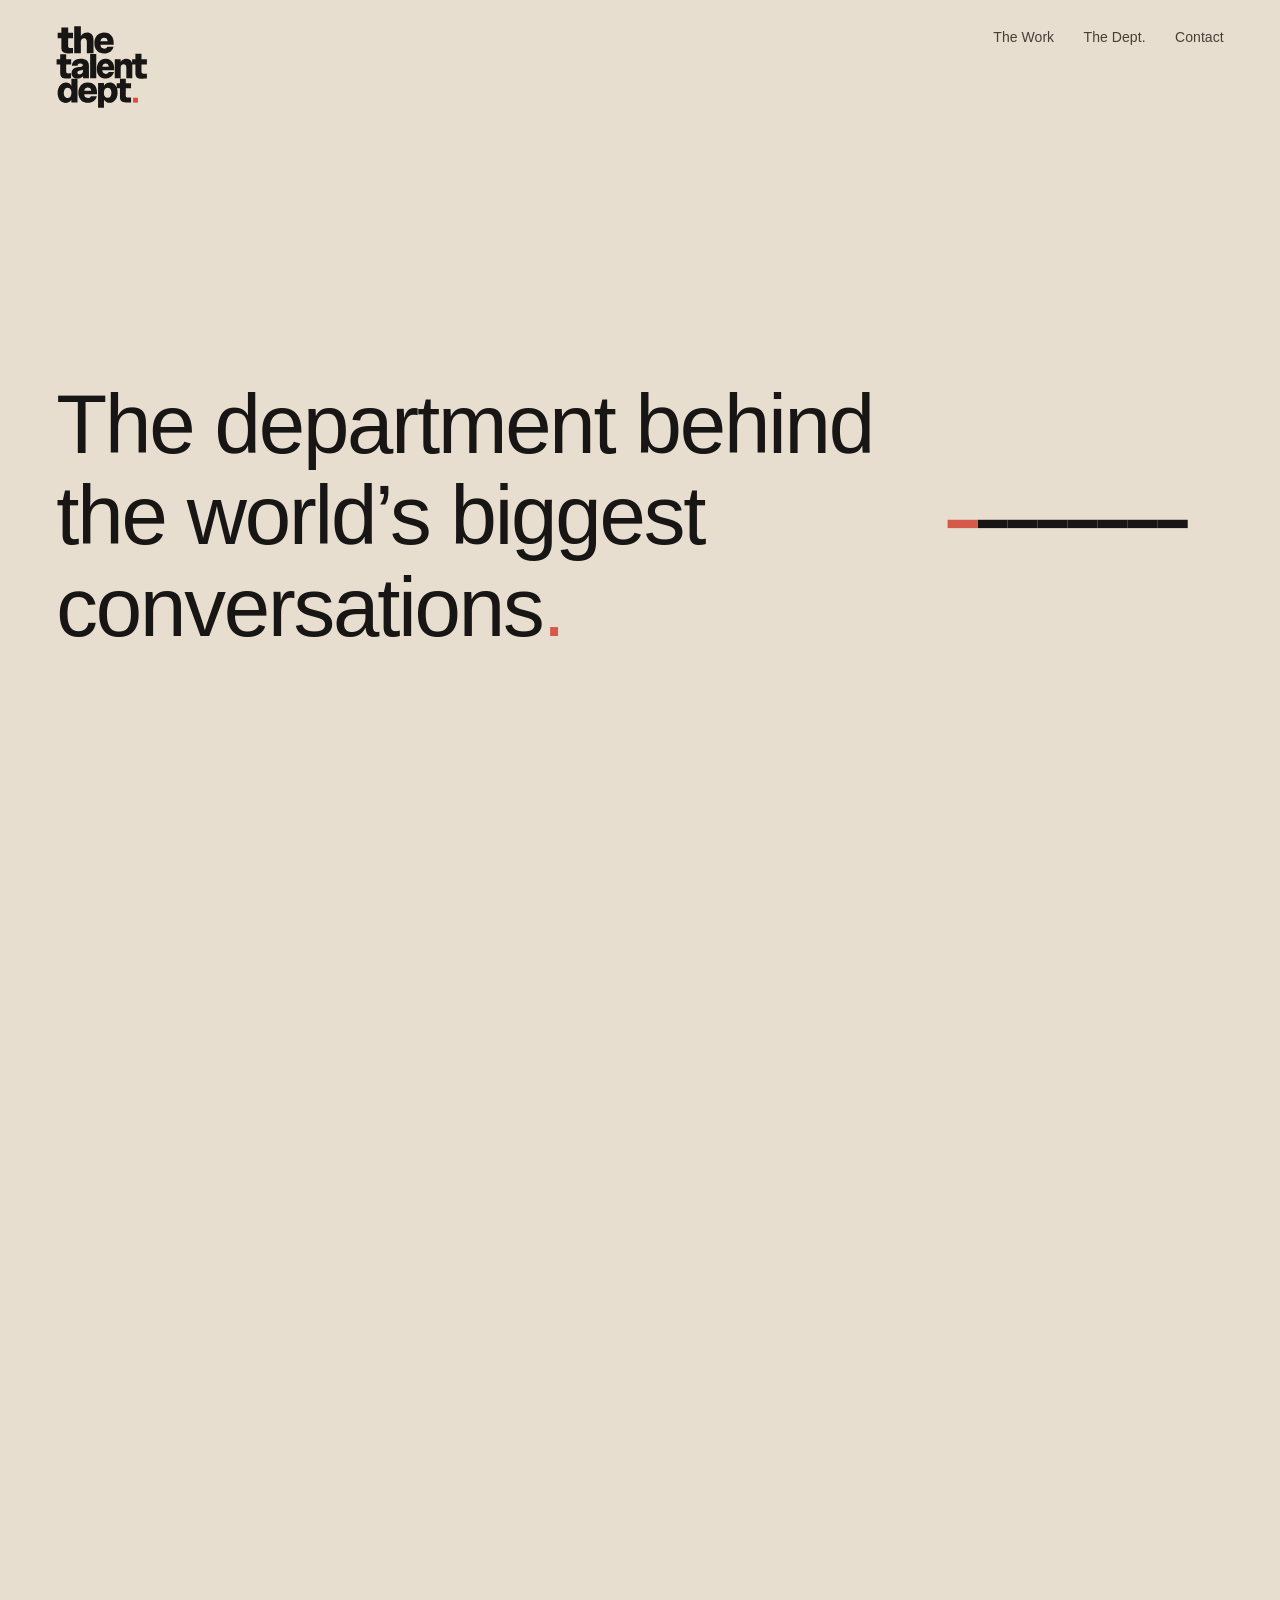
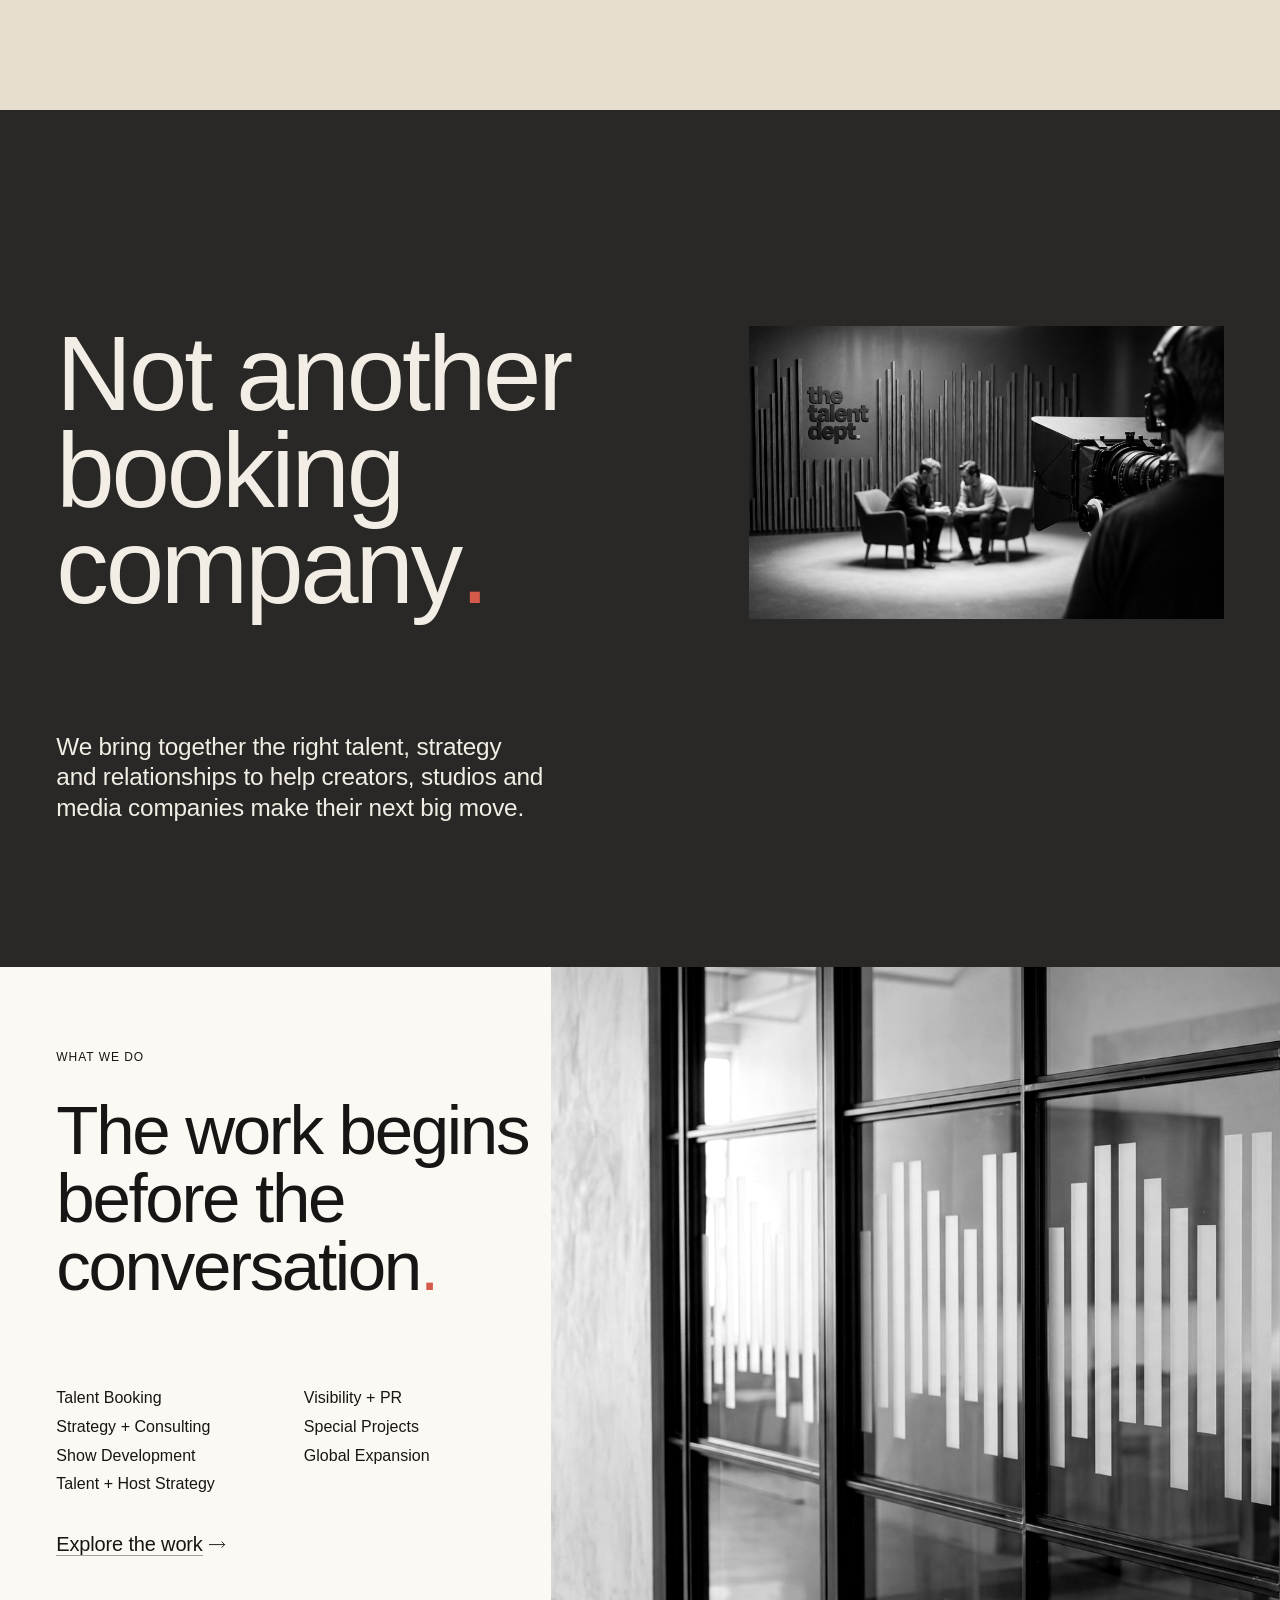
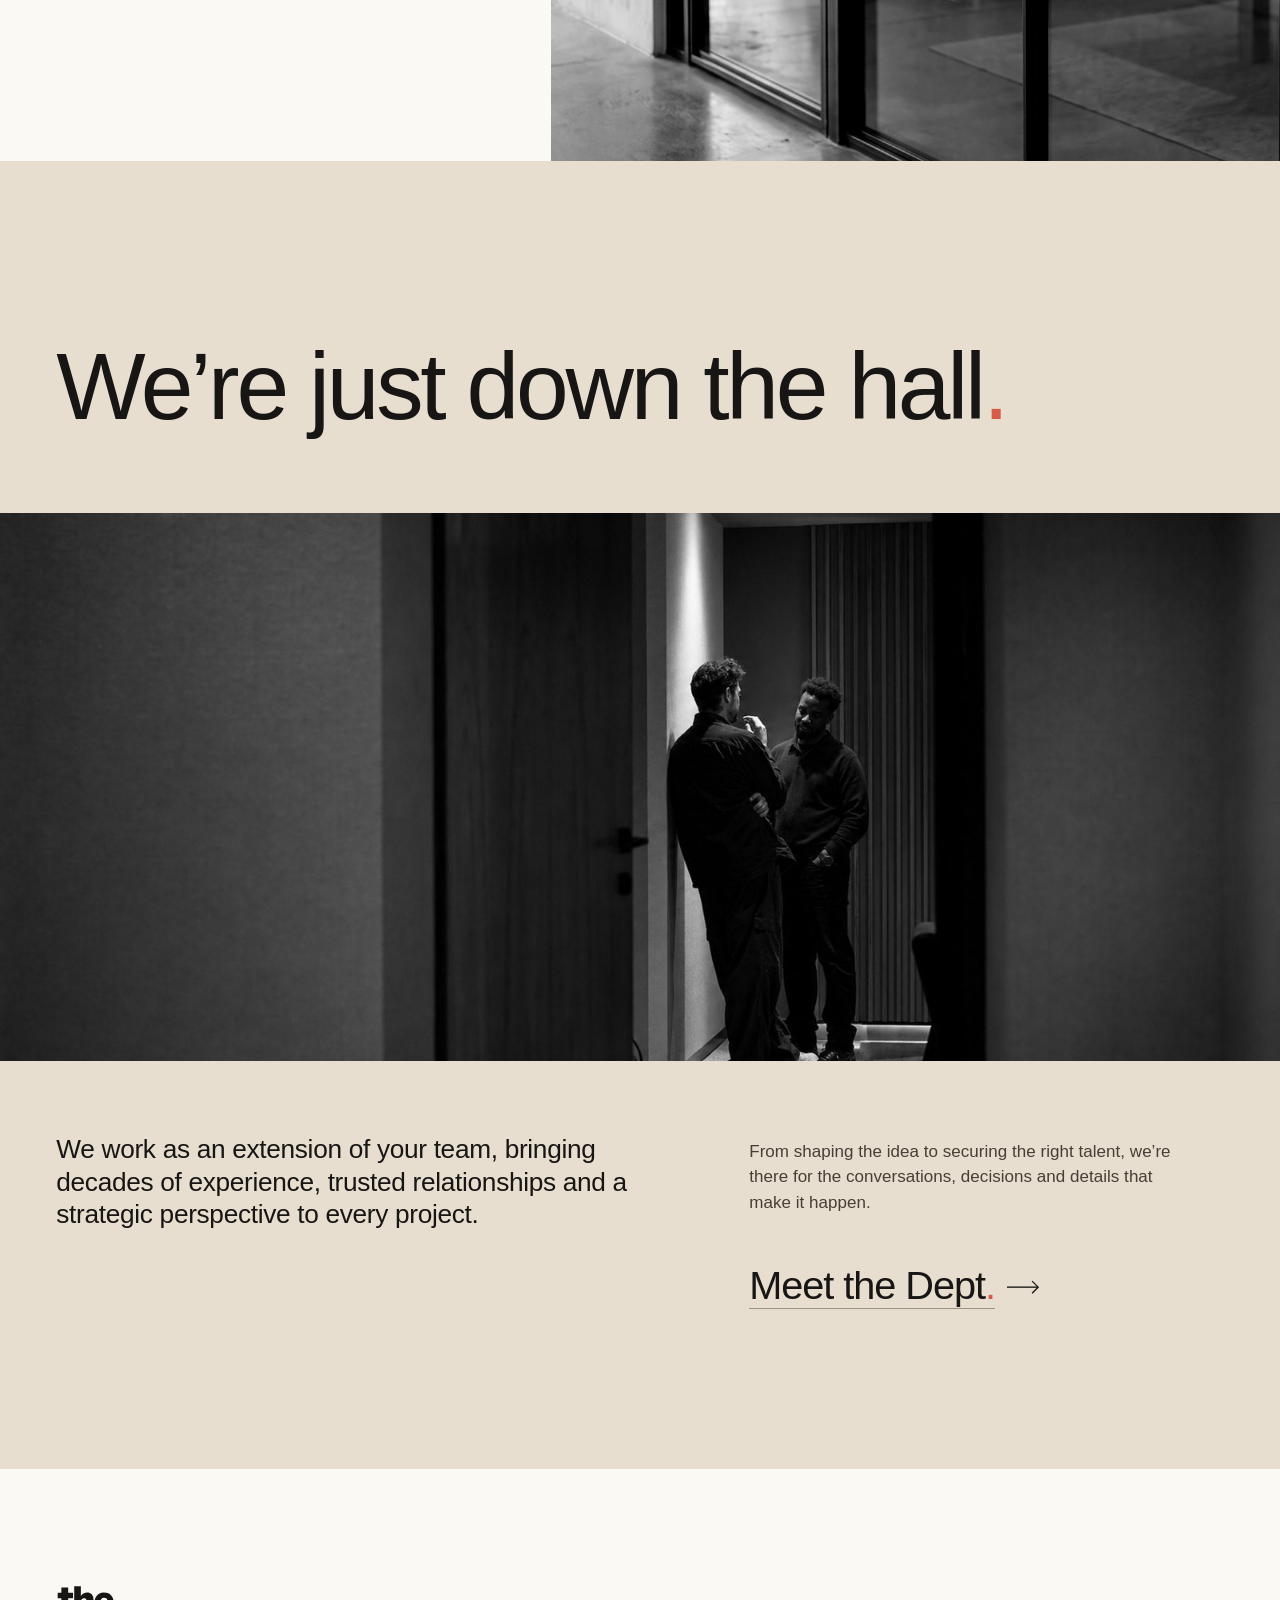
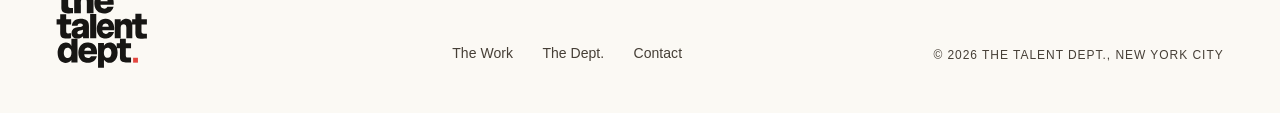
==== commit 9b70b7de: "Round 16.2: waveform rises on scroll, no hidden box around moving lines, ?reveal=scroll option Co-Au" ====
--- a/index.html
+++ b/index.html
@@ -6,15 +6,15 @@
 <meta name="robots" content="noindex">
 <title>The Talent Dept.</title>
 <link rel="icon" href="assets/ttd-logo-dark.svg">
-<link rel="stylesheet" href="css/r10.css?v=20261102-r16-1">
-<link rel="stylesheet" href="css/r10-contrast.css?v=20261102-r16-1">
-<link rel="stylesheet" href="css/r11.css?v=20261102-r16-1">
-<link rel="stylesheet" href="css/v.css?v=20261102-r16-1">
-<link rel="stylesheet" href="css/r13.css?v=20261102-r16-1">
-<link rel="stylesheet" href="css/r16.css?v=20261102-r16-1">
-<script src="js/reveals.js?v=20261102-r16-1" defer></script>
+<link rel="stylesheet" href="css/r10.css?v=20261102-r16-2">
+<link rel="stylesheet" href="css/r10-contrast.css?v=20261102-r16-2">
+<link rel="stylesheet" href="css/r11.css?v=20261102-r16-2">
+<link rel="stylesheet" href="css/v.css?v=20261102-r16-2">
+<link rel="stylesheet" href="css/r13.css?v=20261102-r16-2">
+<link rel="stylesheet" href="css/r16.css?v=20261102-r16-2">
+<script src="js/reveals.js?v=20261102-r16-2" defer></script>
 <script>var q=location.search,c=document.documentElement.classList;c.add('js');[['still','still'],['numbers','pcp-num']].forEach(function(p){if(q.indexOf(p[0])>-1)c.add(p[1])})</script>
-<script src="js/hero16.js?v=20261102-r16-1" defer></script>
+<script src="js/hero16.js?v=20261102-r16-2" defer></script>
 </head>
 <body id="top">
 
--- a/css/r16.css
+++ b/css/r16.css
@@ -6,8 +6,12 @@
 /* ------------------------------------------------------------------ the hero (js/hero16.js)
    The statement about 25% over round 12's (94px at 1440 wide), no longer growing on big screens. Thin lines, the
    replies close in around them, the waveform beside the statement on its centre line. */
-.hero4.h16,.js:not(.still) .hero4.h16{height:auto}
-.h16 .stick{position:relative;height:100vh;height:100svh;min-height:560px}
+/* the headline reveals on its own; the hero then holds for a stretch of scroll while the flat line rises into the
+   waveform (Piyush, 2 Nov: "this should happen on scroll"), and lets go */
+.hero4.h16{height:auto}
+.js:not(.still) .hero4.h16{height:calc(100vh + 90vh)}
+.js:not(.still) .hero4.h16.on-scroll{height:calc(100vh + 150vh)}      /* ?reveal=scroll: the reveal is on the scroll too */
+.h16 .stick{position:sticky;top:0;height:100vh;height:100svh;min-height:560px}
 .h16 .stage{overflow:clip}
 .h16 .hb{position:absolute;inset:0;top:0;transform:none;line-height:1.1;
   font-size:min(calc((100vw - 2 * var(--m)) / 14), calc((100vh - 170px) / 5.4), 104px)}
@@ -20,12 +24,17 @@
 .h16.ln-on .hl .dash{visibility:hidden}
 html:not(.js) .h16 .hl .dash{display:none}
 /* reduced motion: the lines are never shown, but the script still measures them to draw the final waveform */
-@media (prefers-reduced-motion:reduce){ .js .h16 .hl .dash{display:block;visibility:hidden} }
+@media (prefers-reduced-motion:reduce){
+  .js .h16 .hl .dash{display:block;visibility:hidden}
+  .js:not(.still) .hero4.h16{height:auto} .h16 .stick{position:relative}
+}
 /* if the script never runs, the statement still shows */
 @keyframes h16safe{to{clip-path:none}}
 .js .h16:not(.ln-on) .hl .tx{animation:h16safe 0s 4s forwards}
 /* phones and portrait screens: four lines, the waveform under them, the two centred together */
 @media (max-width:899px),(max-aspect-ratio:11/10){
+  .js:not(.still) .hero4.h16{height:calc(100svh + 70svh)}
+  .js:not(.still) .hero4.h16.on-scroll{height:calc(100svh + 120svh)}
   .h16 .hb{font-size:min(calc((100vw - 2 * var(--m)) / 7.6), calc((100svh - 150px) / 9.2))}
   .h16 .hl{top:calc(50% - 3.8em);transform:none}
   .h16 .hl br.m{display:inline}
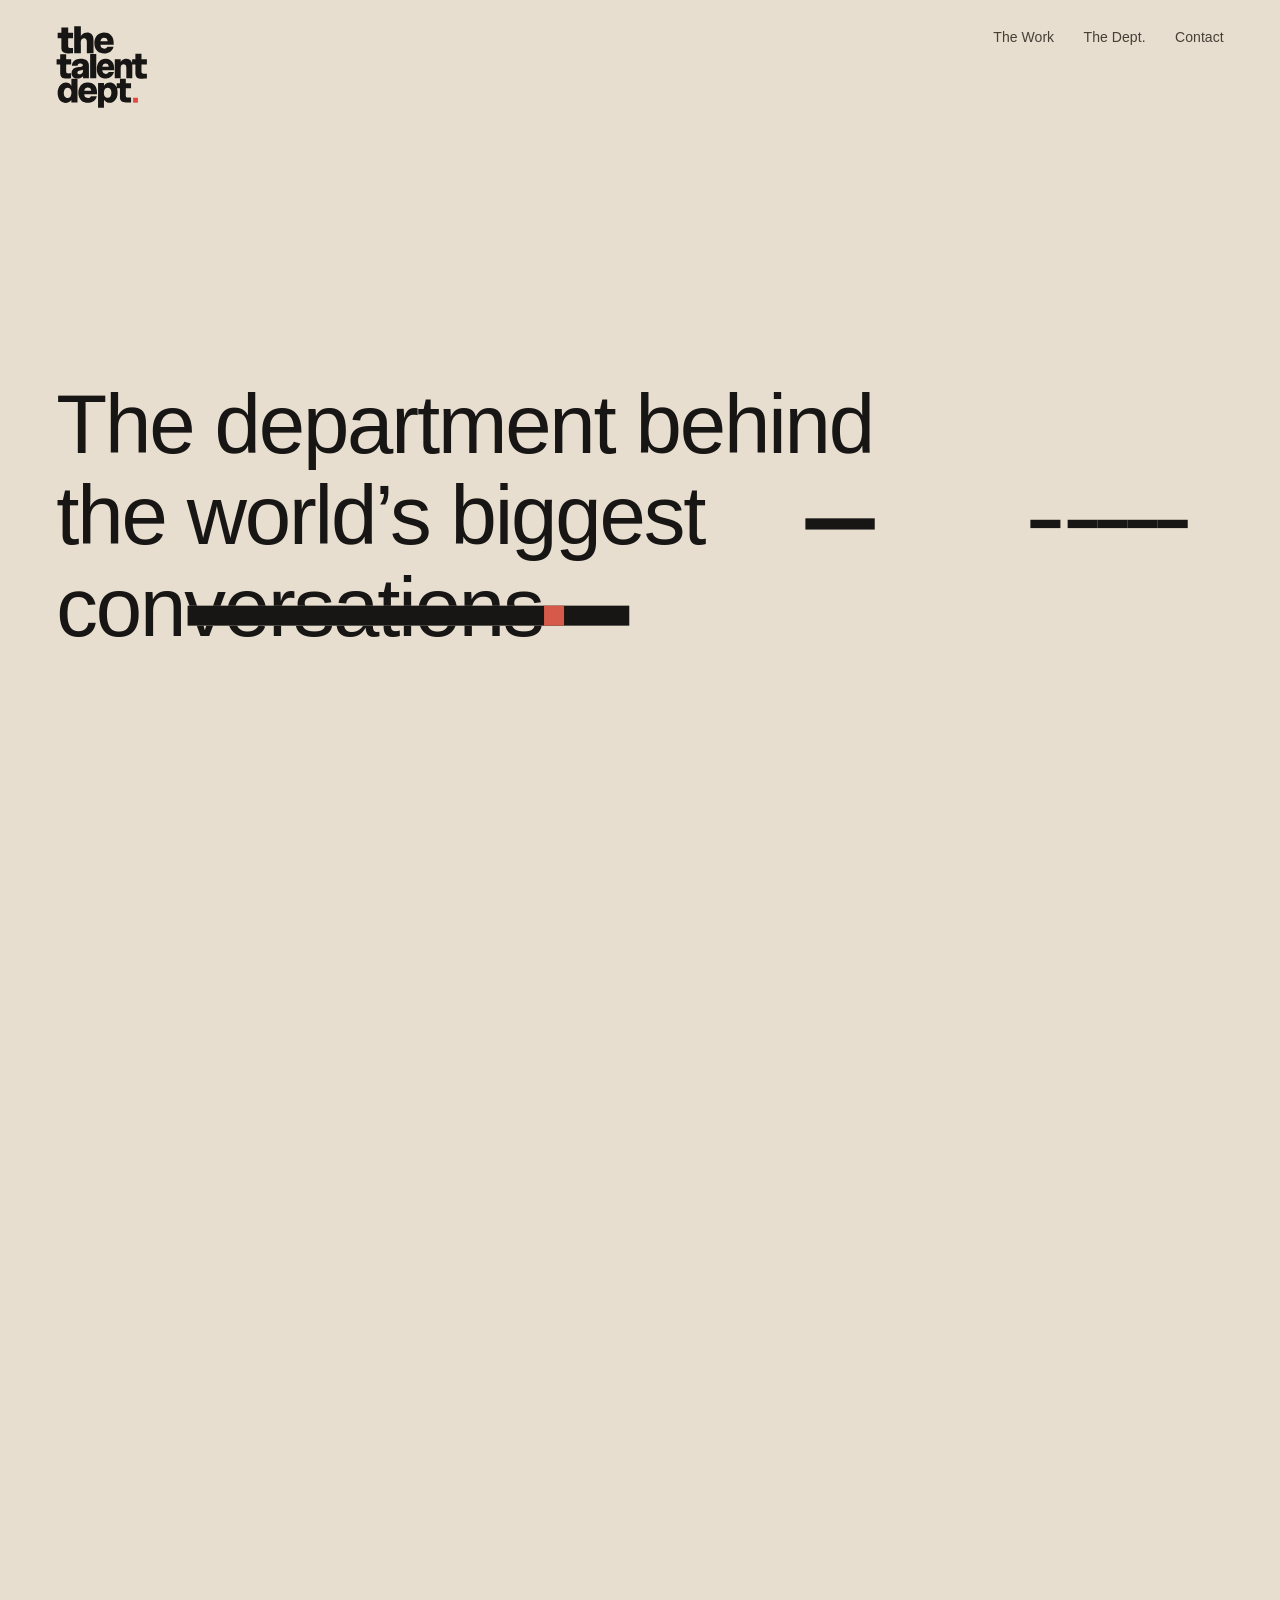
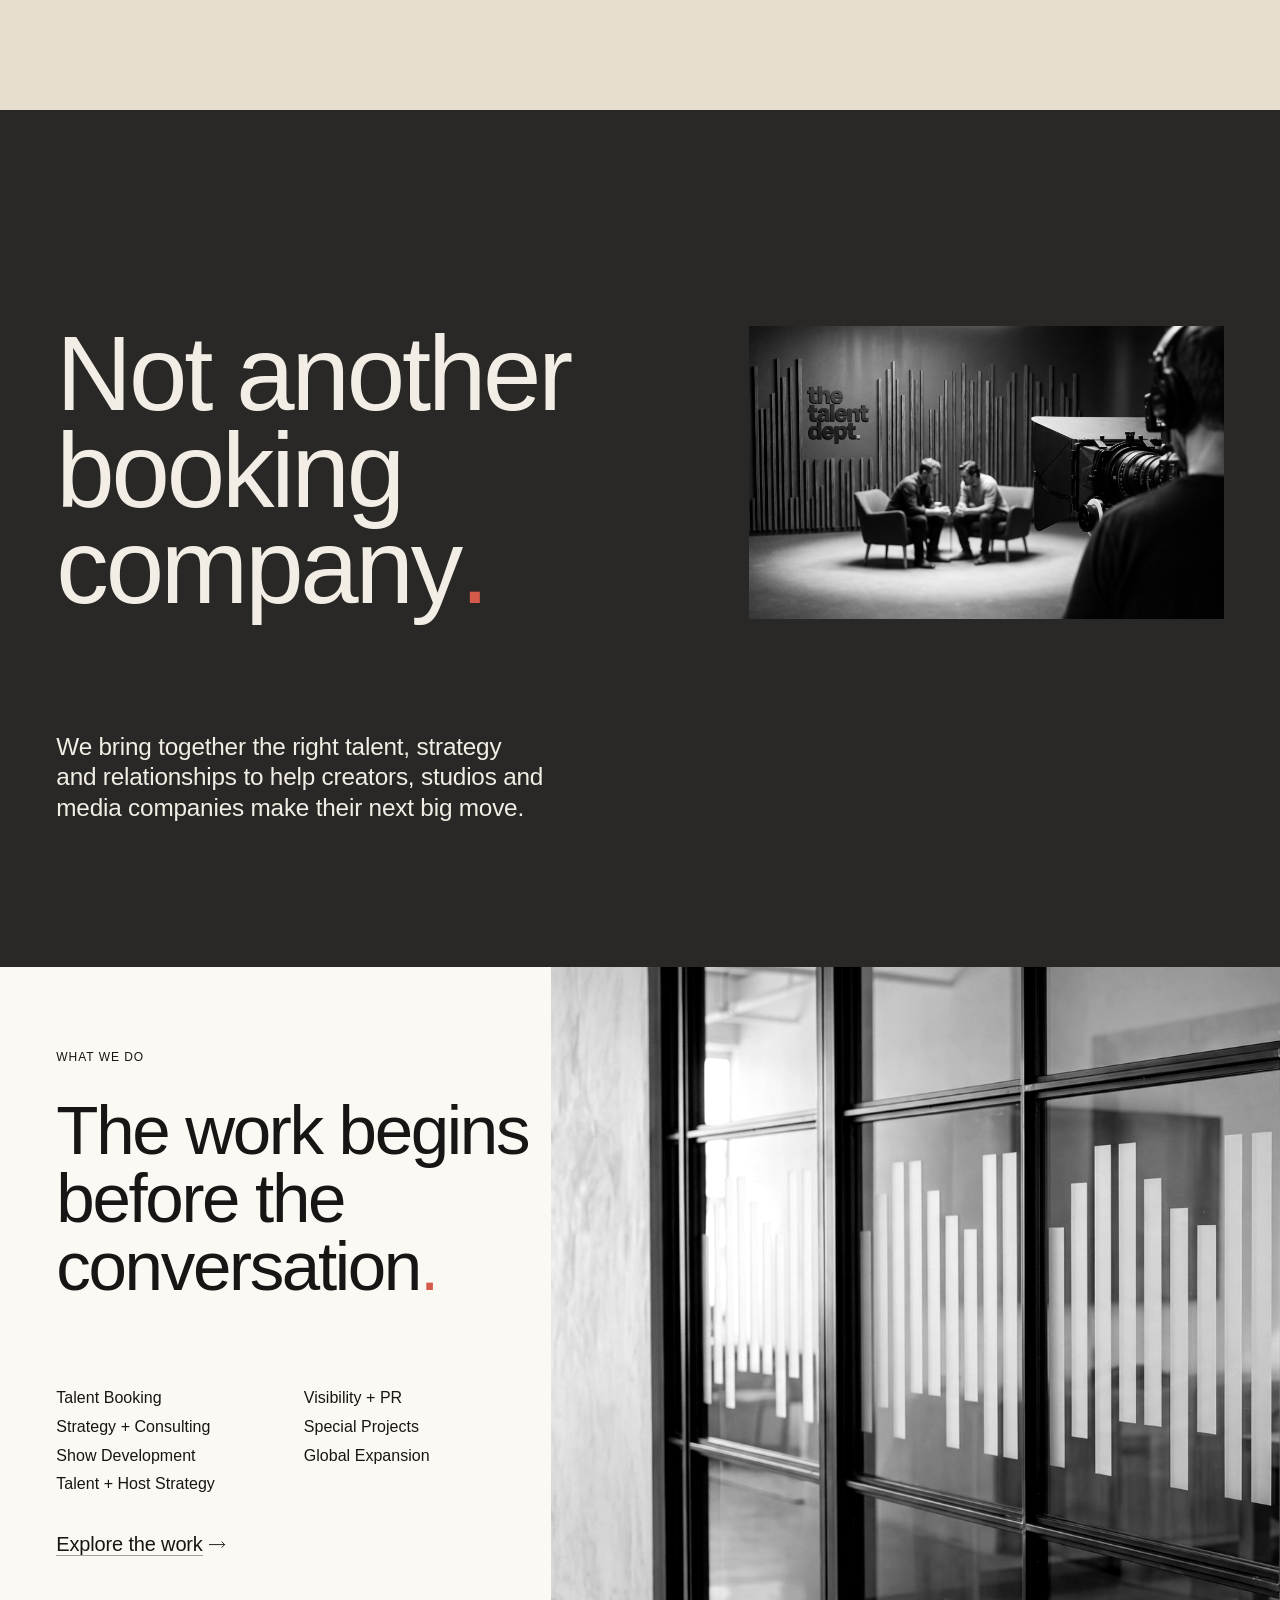
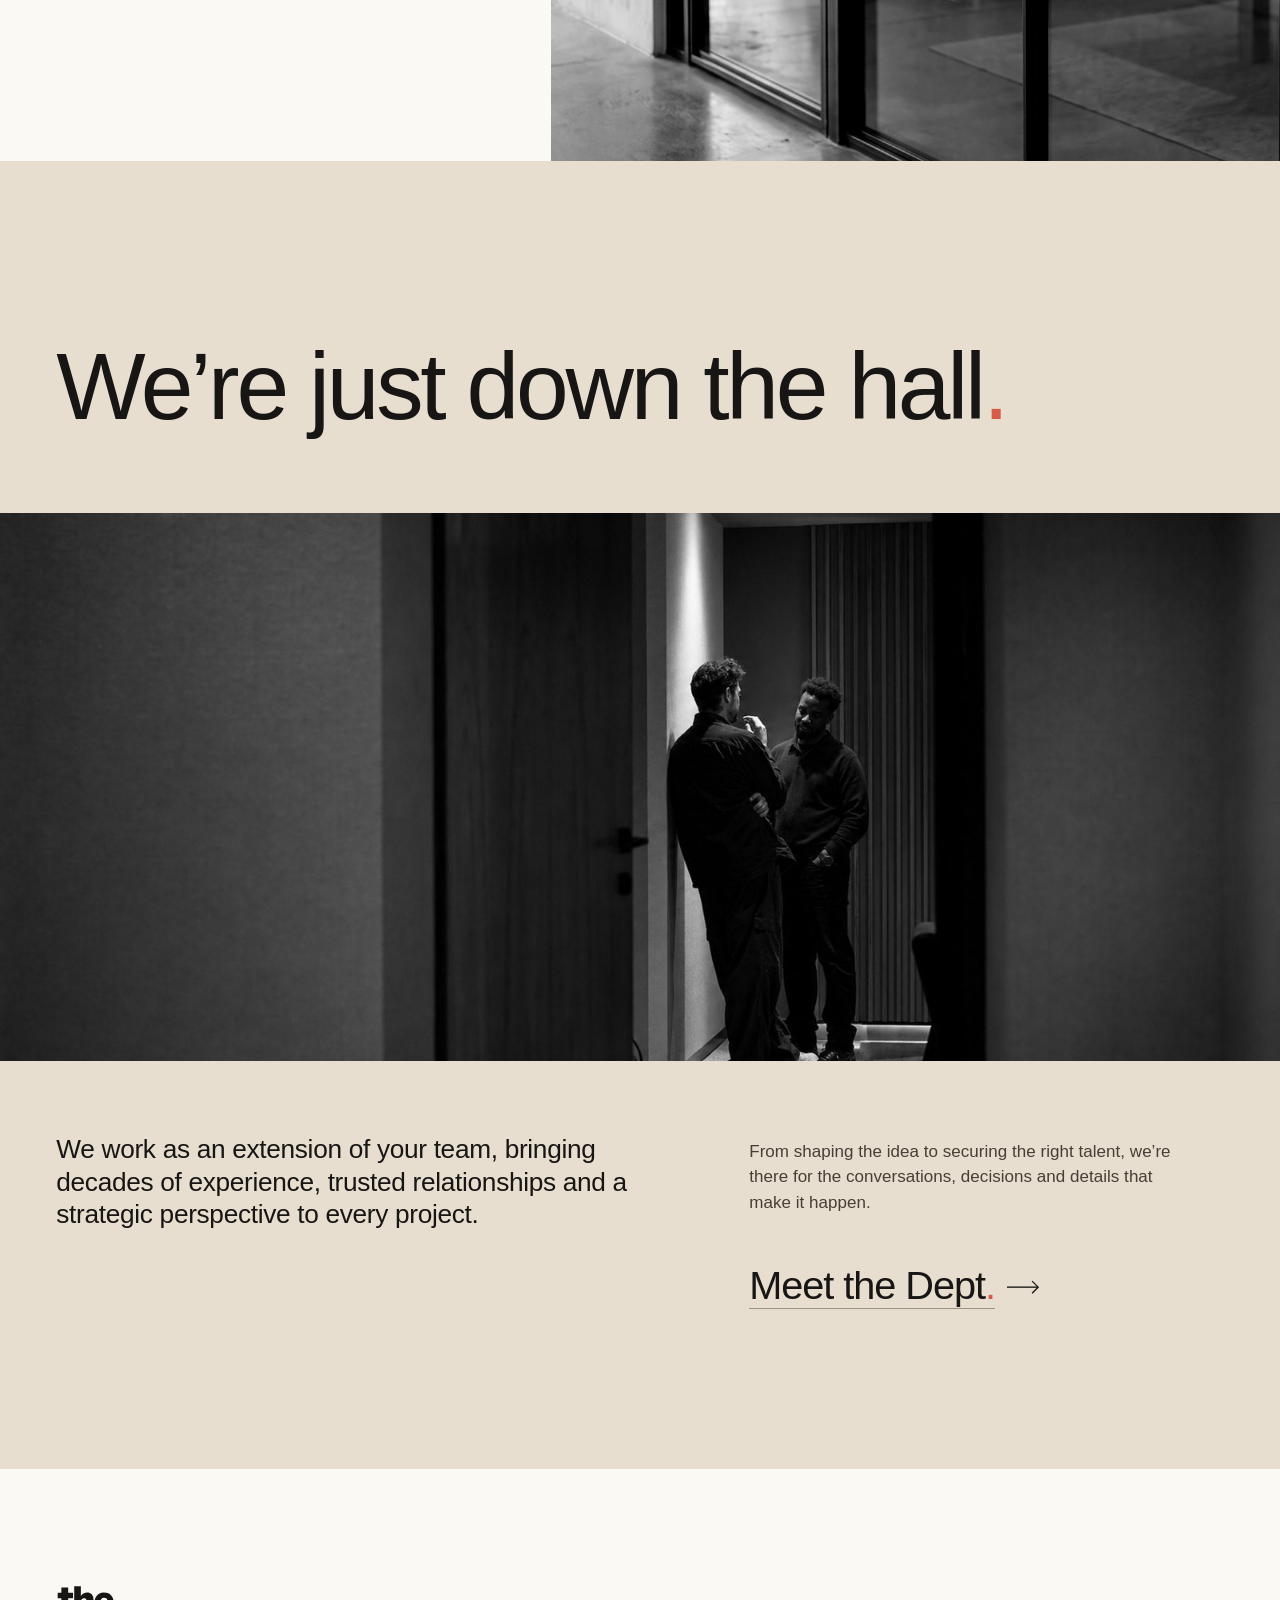
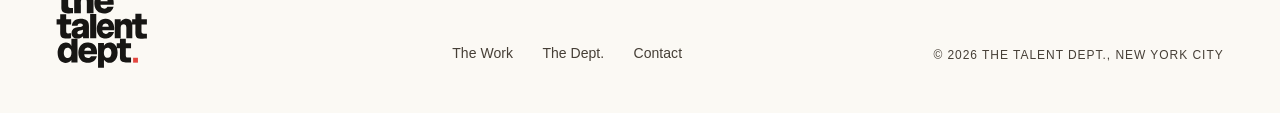
==== commit 458afd2d: "Round 16.4: no hidden band under lifted lines; looping wave once the waveform stands Co-Authored-By:" ====
--- a/index.html
+++ b/index.html
@@ -6,15 +6,15 @@
 <meta name="robots" content="noindex">
 <title>The Talent Dept.</title>
 <link rel="icon" href="assets/ttd-logo-dark.svg">
-<link rel="stylesheet" href="css/r10.css?v=20261102-r16-2">
-<link rel="stylesheet" href="css/r10-contrast.css?v=20261102-r16-2">
-<link rel="stylesheet" href="css/r11.css?v=20261102-r16-2">
-<link rel="stylesheet" href="css/v.css?v=20261102-r16-2">
-<link rel="stylesheet" href="css/r13.css?v=20261102-r16-2">
-<link rel="stylesheet" href="css/r16.css?v=20261102-r16-2">
-<script src="js/reveals.js?v=20261102-r16-2" defer></script>
+<link rel="stylesheet" href="css/r10.css?v=20261102-r16-4">
+<link rel="stylesheet" href="css/r10-contrast.css?v=20261102-r16-4">
+<link rel="stylesheet" href="css/r11.css?v=20261102-r16-4">
+<link rel="stylesheet" href="css/v.css?v=20261102-r16-4">
+<link rel="stylesheet" href="css/r13.css?v=20261102-r16-4">
+<link rel="stylesheet" href="css/r16.css?v=20261102-r16-4">
+<script src="js/reveals.js?v=20261102-r16-4" defer></script>
 <script>var q=location.search,c=document.documentElement.classList;c.add('js');[['still','still'],['numbers','pcp-num']].forEach(function(p){if(q.indexOf(p[0])>-1)c.add(p[1])})</script>
-<script src="js/hero16.js?v=20261102-r16-2" defer></script>
+<script src="js/hero16.js?v=20261102-r16-4" defer></script>
 </head>
 <body id="top">
 
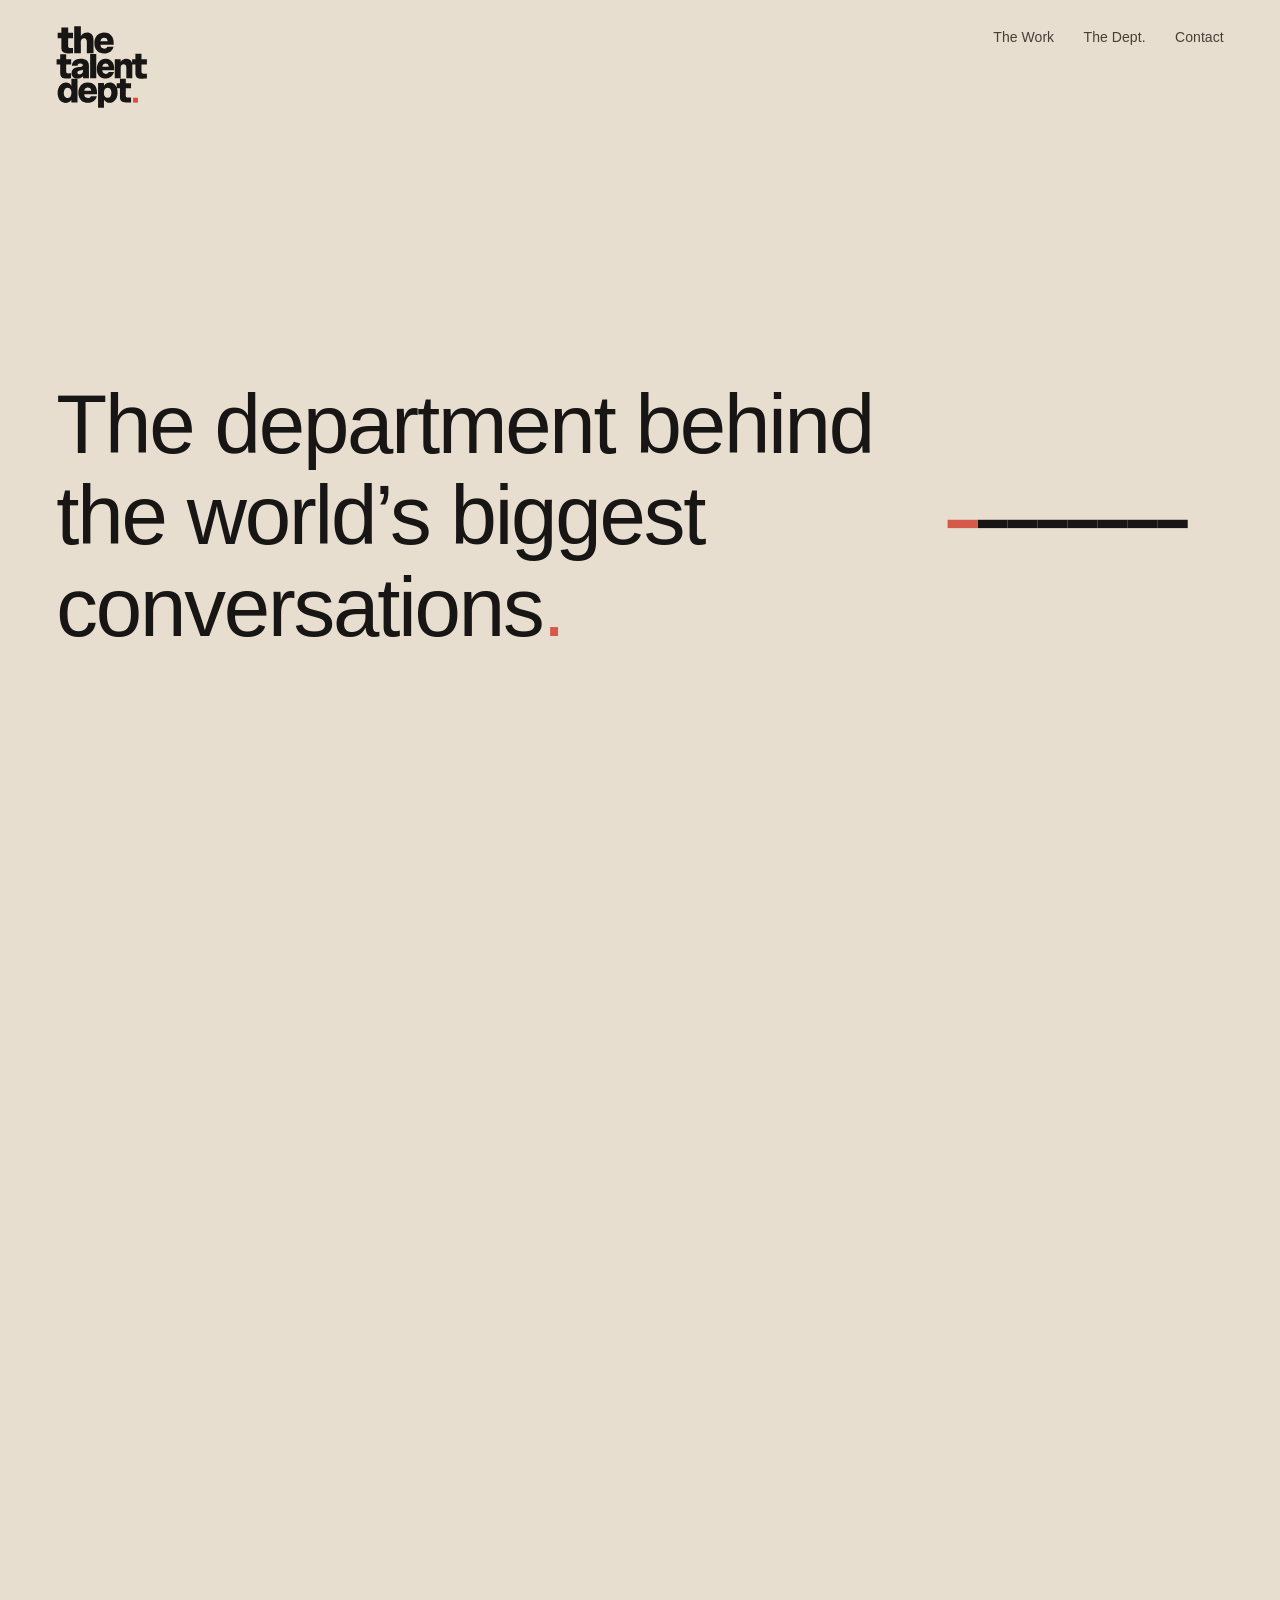
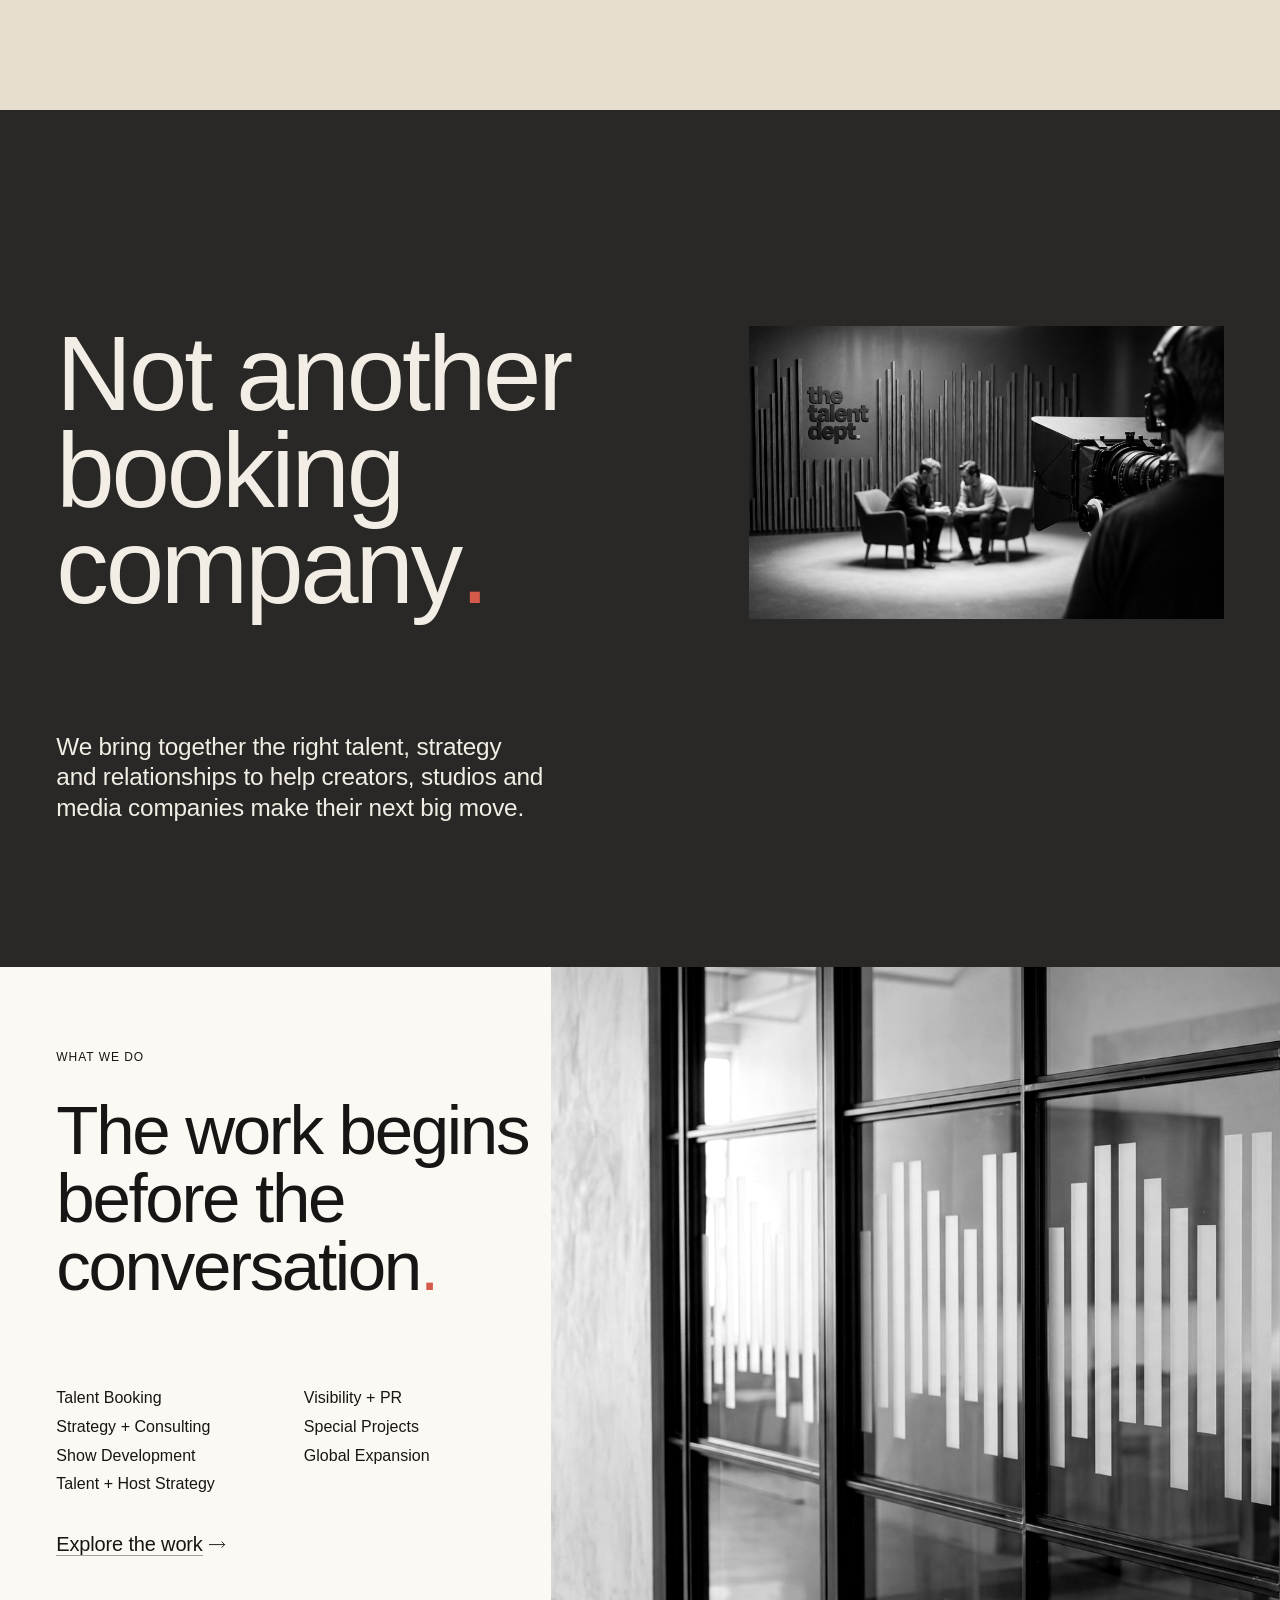
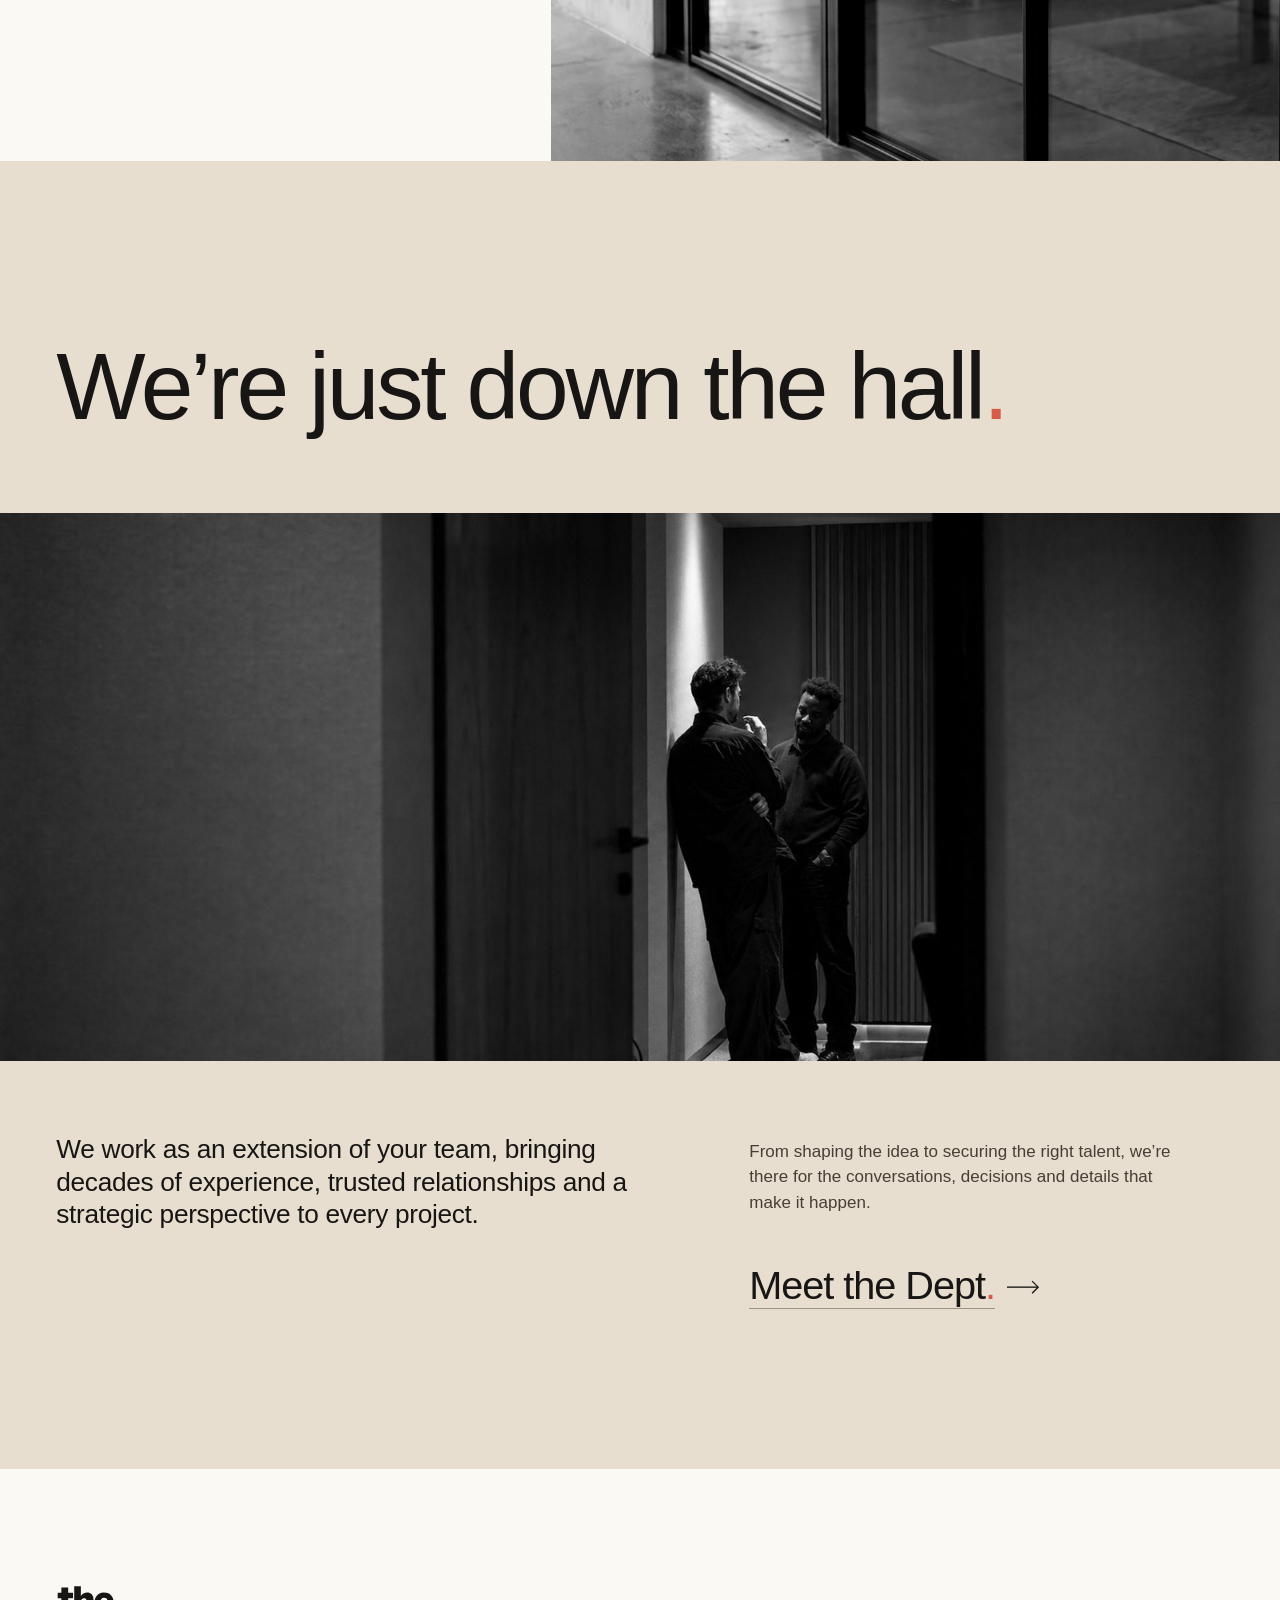
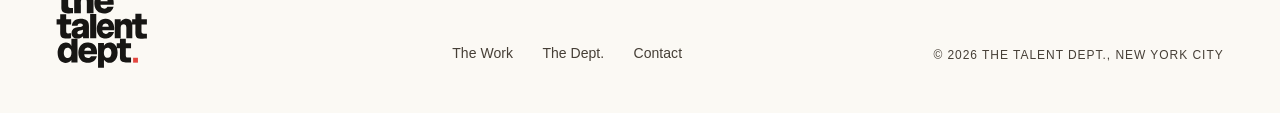
==== commit b580b887: "Round 16.5: hero reads the on-scroll option from the page Co-Authored-By: Claude Opus 5.5 <noreply@a" ====
--- a/index.html
+++ b/index.html
@@ -6,15 +6,15 @@
 <meta name="robots" content="noindex">
 <title>The Talent Dept.</title>
 <link rel="icon" href="assets/ttd-logo-dark.svg">
-<link rel="stylesheet" href="css/r10.css?v=20261102-r16-4">
-<link rel="stylesheet" href="css/r10-contrast.css?v=20261102-r16-4">
-<link rel="stylesheet" href="css/r11.css?v=20261102-r16-4">
-<link rel="stylesheet" href="css/v.css?v=20261102-r16-4">
-<link rel="stylesheet" href="css/r13.css?v=20261102-r16-4">
-<link rel="stylesheet" href="css/r16.css?v=20261102-r16-4">
-<script src="js/reveals.js?v=20261102-r16-4" defer></script>
+<link rel="stylesheet" href="css/r10.css?v=20261102-r16-5">
+<link rel="stylesheet" href="css/r10-contrast.css?v=20261102-r16-5">
+<link rel="stylesheet" href="css/r11.css?v=20261102-r16-5">
+<link rel="stylesheet" href="css/v.css?v=20261102-r16-5">
+<link rel="stylesheet" href="css/r13.css?v=20261102-r16-5">
+<link rel="stylesheet" href="css/r16.css?v=20261102-r16-5">
+<script src="js/reveals.js?v=20261102-r16-5" defer></script>
 <script>var q=location.search,c=document.documentElement.classList;c.add('js');[['still','still'],['numbers','pcp-num']].forEach(function(p){if(q.indexOf(p[0])>-1)c.add(p[1])})</script>
-<script src="js/hero16.js?v=20261102-r16-4" defer></script>
+<script src="js/hero16.js?v=20261102-r16-5" defer></script>
 </head>
 <body id="top">
 
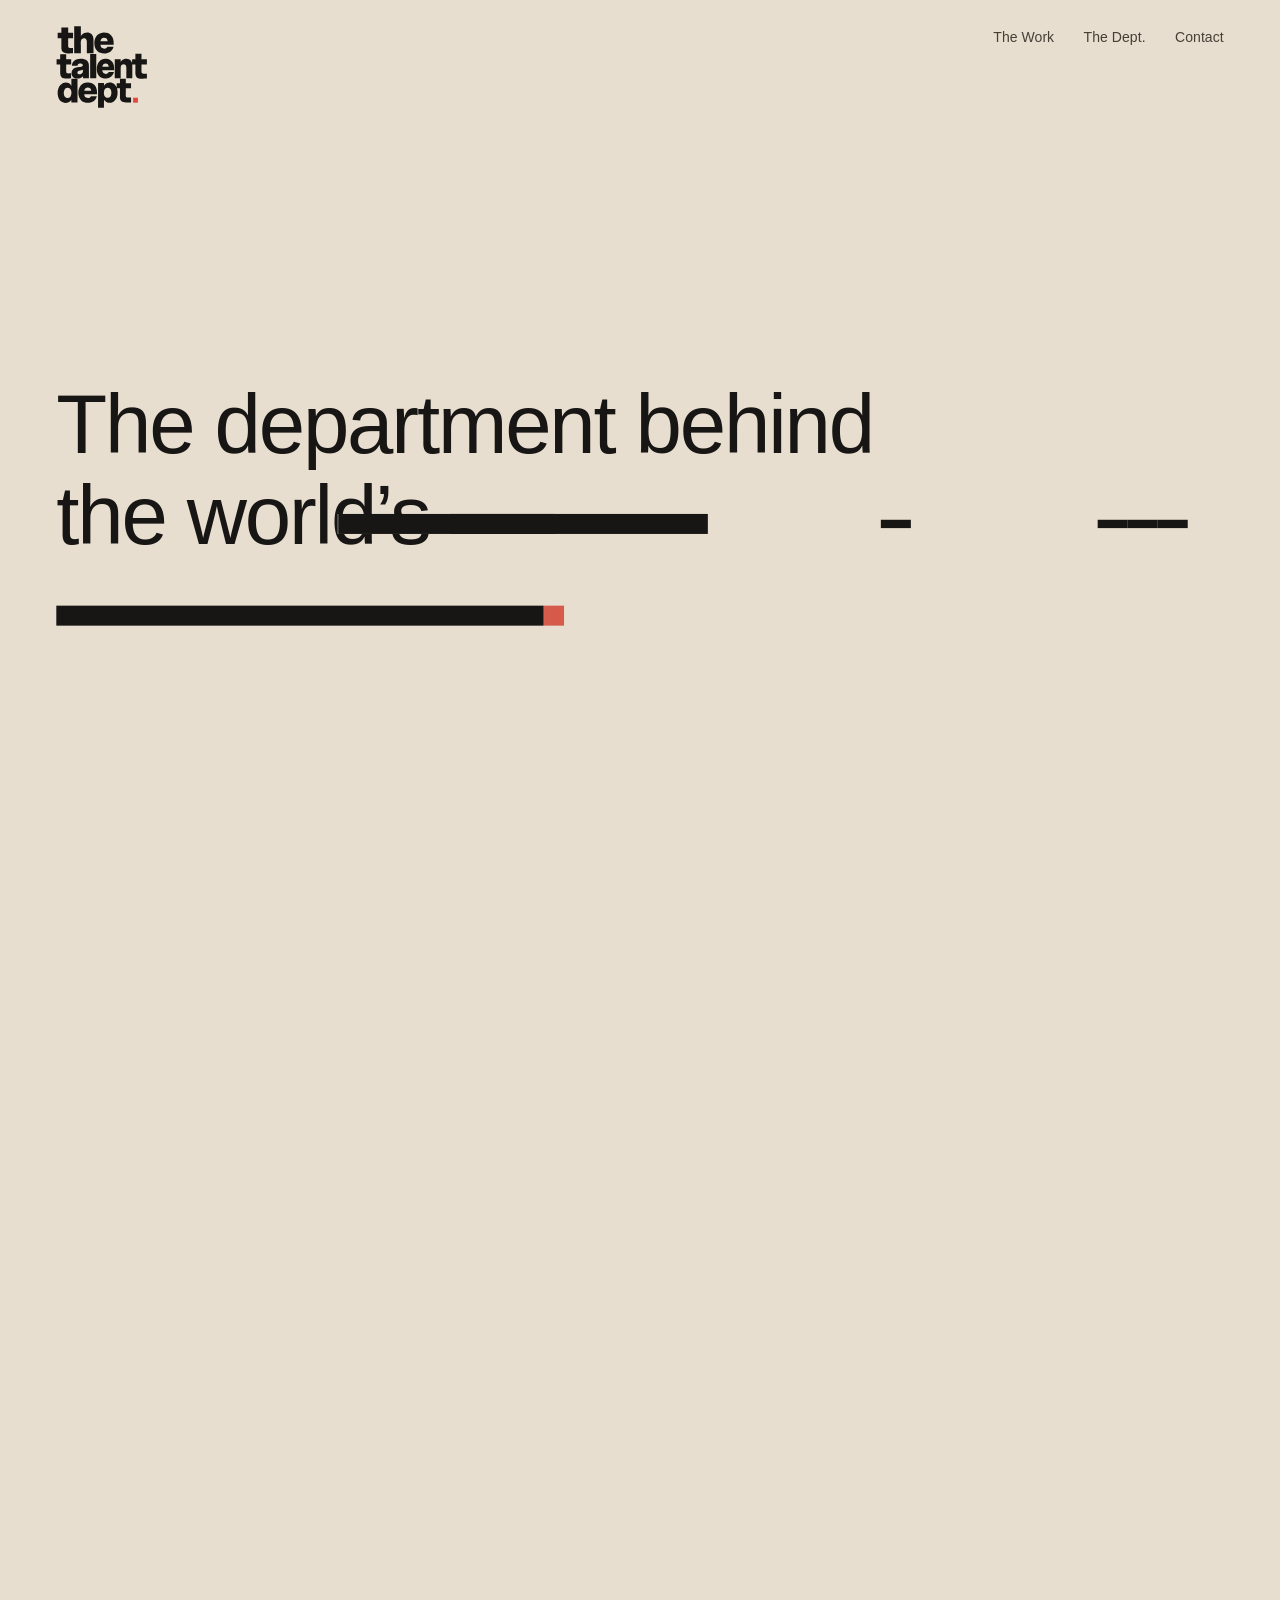
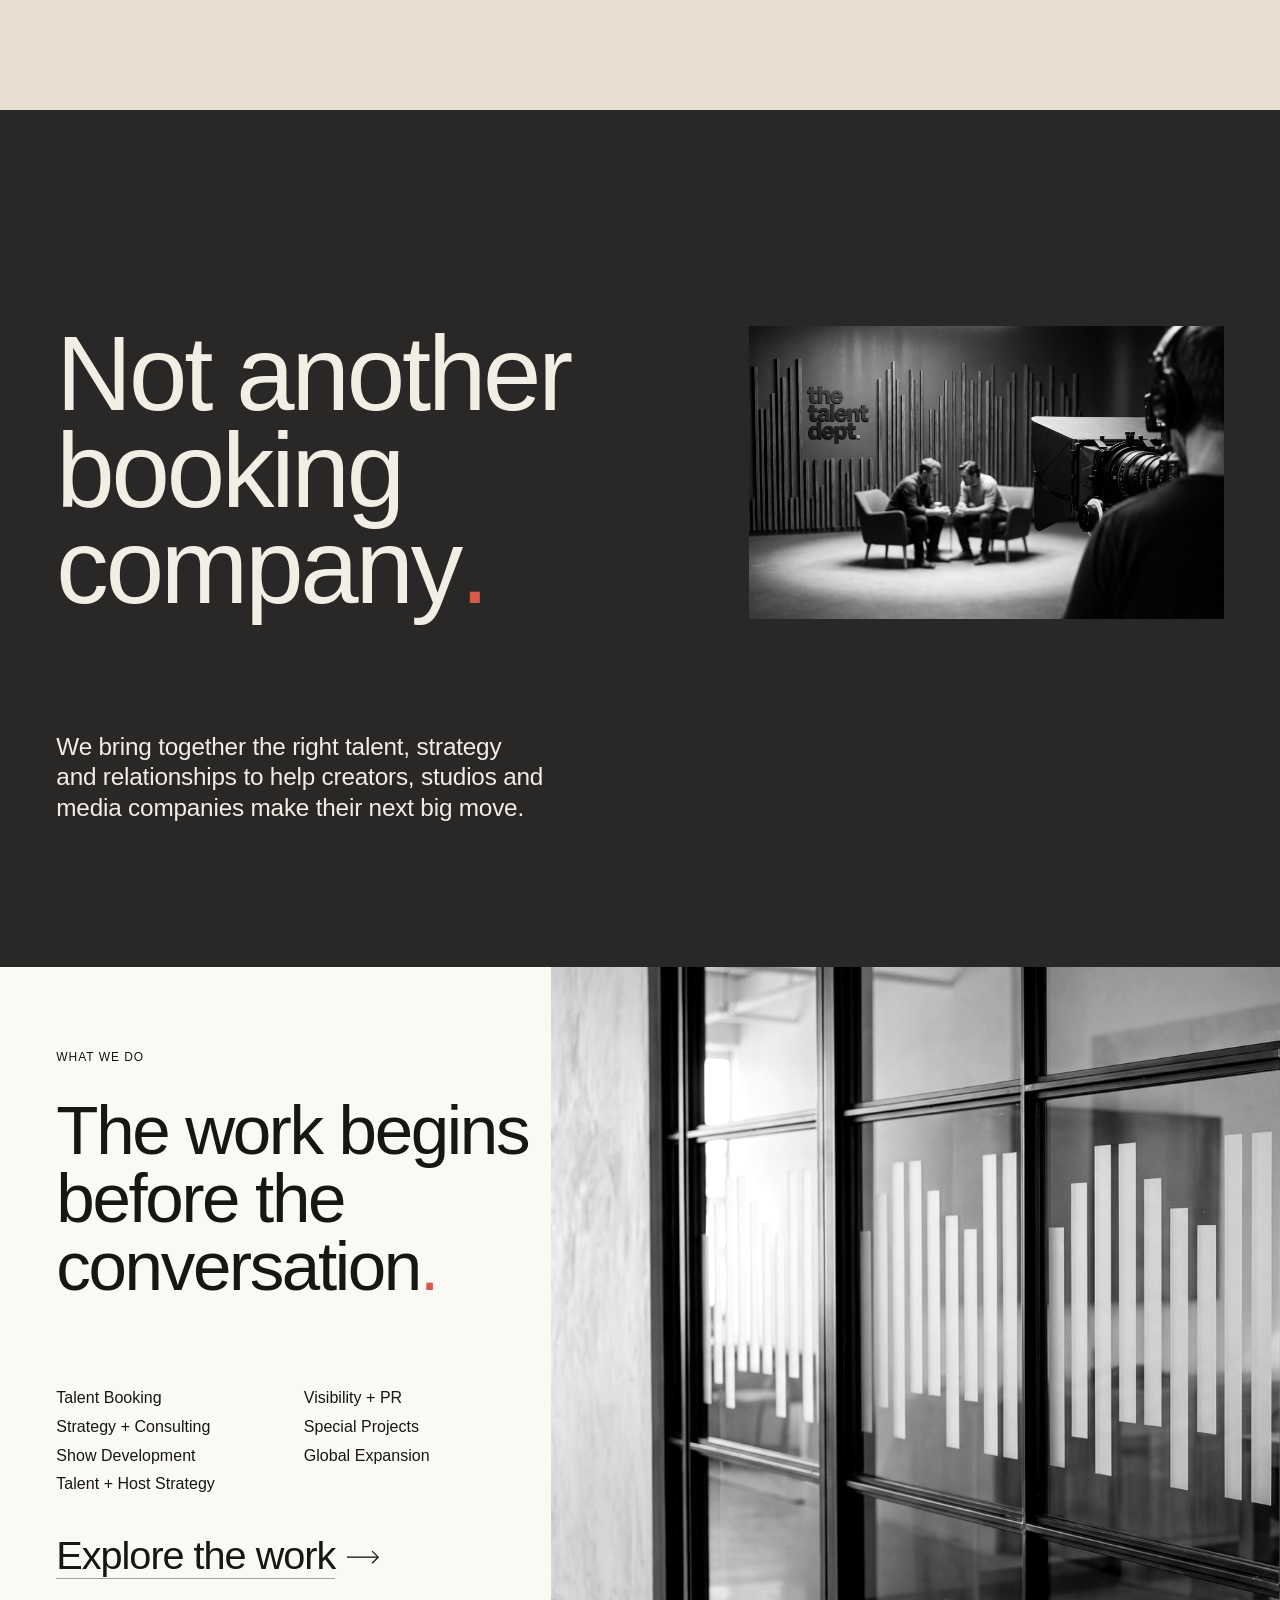
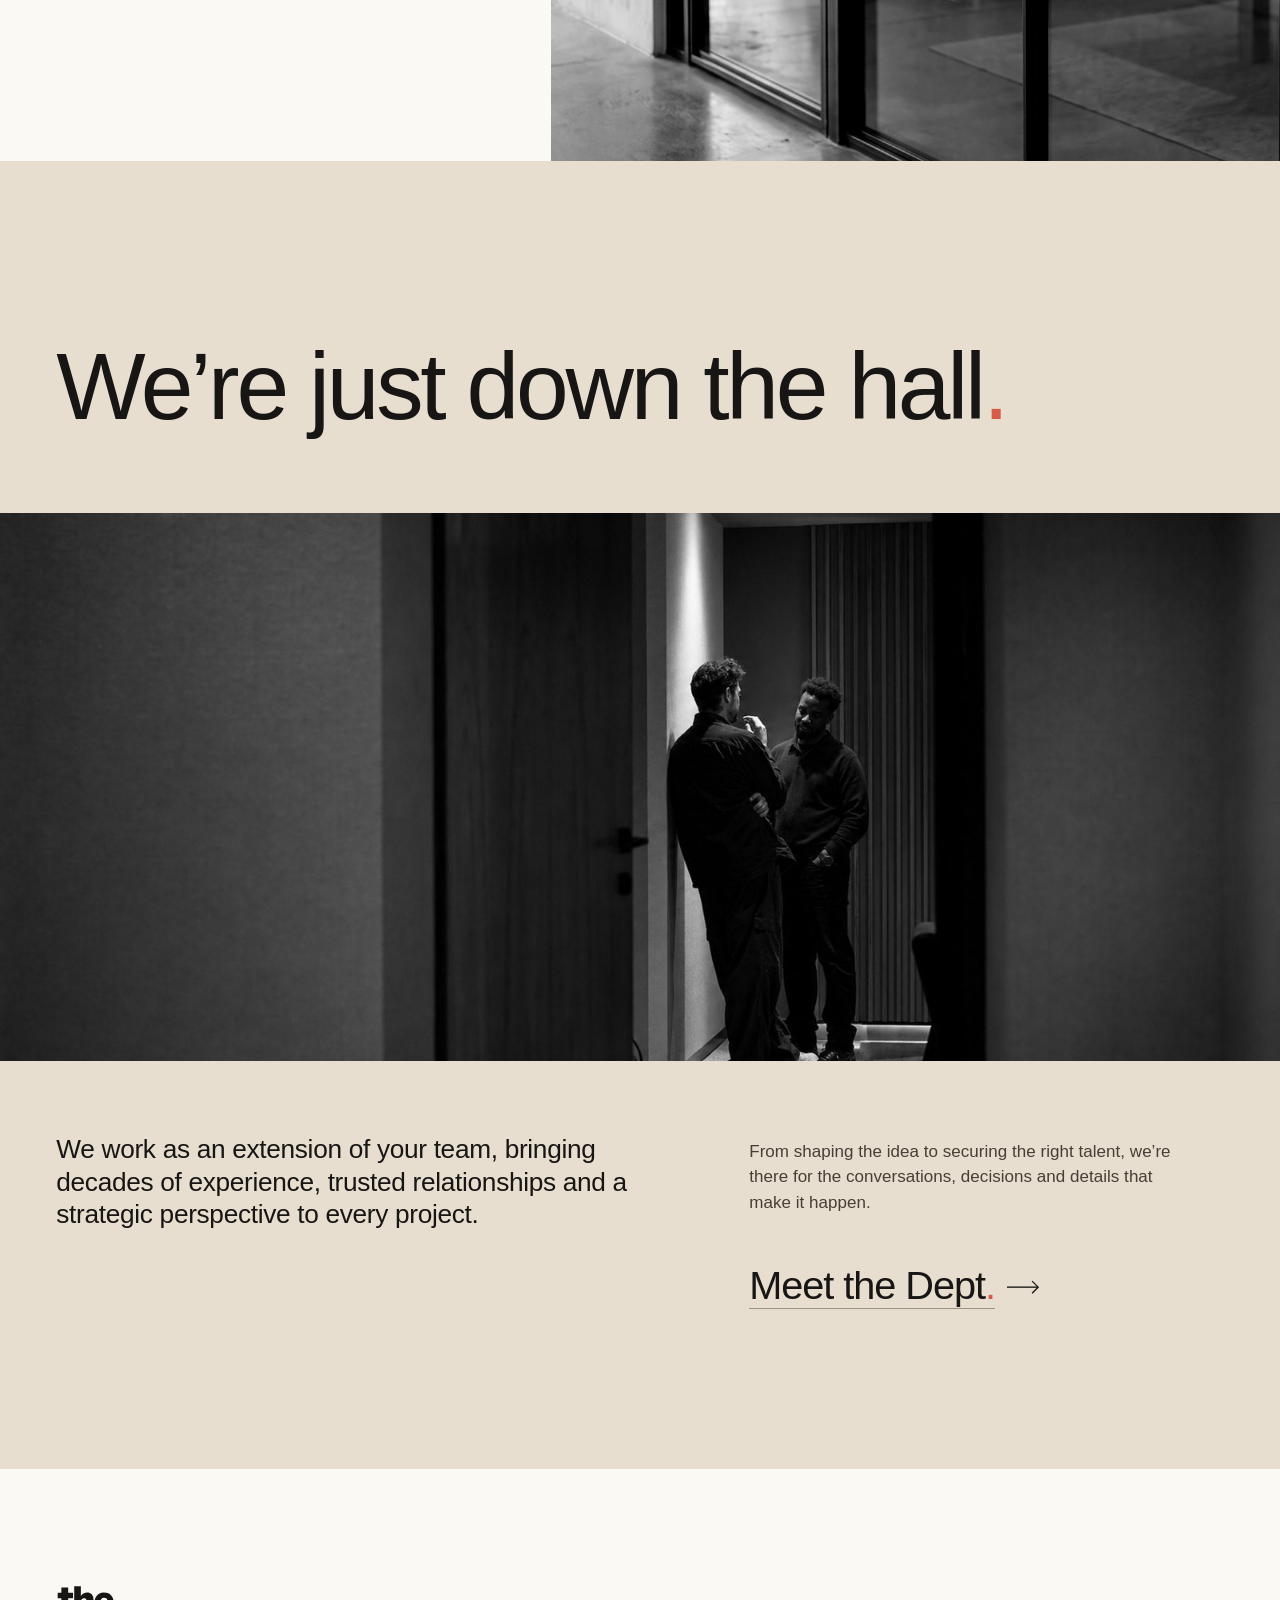
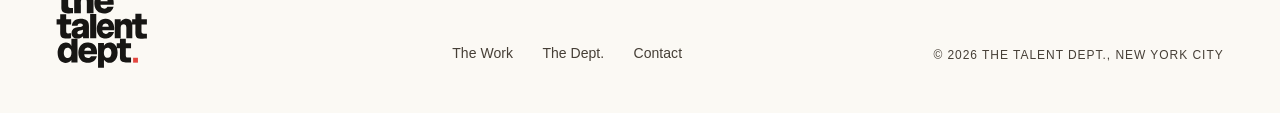
==== commit d721fb38: "Round 16.6: Explore the work large; statement cap 116px Co-Authored-By: Claude Opus 5.5 <noreply@ant" ====
--- a/index.html
+++ b/index.html
@@ -6,15 +6,15 @@
 <meta name="robots" content="noindex">
 <title>The Talent Dept.</title>
 <link rel="icon" href="assets/ttd-logo-dark.svg">
-<link rel="stylesheet" href="css/r10.css?v=20261102-r16-5">
-<link rel="stylesheet" href="css/r10-contrast.css?v=20261102-r16-5">
-<link rel="stylesheet" href="css/r11.css?v=20261102-r16-5">
-<link rel="stylesheet" href="css/v.css?v=20261102-r16-5">
-<link rel="stylesheet" href="css/r13.css?v=20261102-r16-5">
-<link rel="stylesheet" href="css/r16.css?v=20261102-r16-5">
-<script src="js/reveals.js?v=20261102-r16-5" defer></script>
+<link rel="stylesheet" href="css/r10.css?v=20261102-r16-6">
+<link rel="stylesheet" href="css/r10-contrast.css?v=20261102-r16-6">
+<link rel="stylesheet" href="css/r11.css?v=20261102-r16-6">
+<link rel="stylesheet" href="css/v.css?v=20261102-r16-6">
+<link rel="stylesheet" href="css/r13.css?v=20261102-r16-6">
+<link rel="stylesheet" href="css/r16.css?v=20261102-r16-6">
+<script src="js/reveals.js?v=20261102-r16-6" defer></script>
 <script>var q=location.search,c=document.documentElement.classList;c.add('js');[['still','still'],['numbers','pcp-num']].forEach(function(p){if(q.indexOf(p[0])>-1)c.add(p[1])})</script>
-<script src="js/hero16.js?v=20261102-r16-5" defer></script>
+<script src="js/hero16.js?v=20261102-r16-6" defer></script>
 </head>
 <body id="top">
 
@@ -47,7 +47,7 @@
       <ul><li>Talent Booking</li><li>Strategy + Consulting</li><li>Show Development</li><li>Talent + Host Strategy</li></ul>
       <ul><li>Visibility + PR</li><li>Special Projects</li><li>Global Expansion</li></ul>
     </div>
-    <div class="vb-go"><a class="go16 m" href="the-work.html#services"><span class="t">Explore the work</span>&#8288;<svg class="ar" viewBox="0 0 46 20" aria-hidden="true"><path class="sh" d="M0 10H44"/><path class="hd" d="M35.5 1.5L44 10L35.5 18.5"/></svg></a></div>
+    <div class="vb-go"><a class="go16 l" href="the-work.html#services"><span class="t">Explore the work</span>&#8288;<svg class="ar" viewBox="0 0 46 20" aria-hidden="true"><path class="sh" d="M0 10H44"/><path class="hd" d="M35.5 1.5L44 10L35.5 18.5"/></svg></a></div>
   </div>
 </section>
 
--- a/css/r16.css
+++ b/css/r16.css
@@ -4,7 +4,8 @@
    style for the whole site. */
 
 /* ------------------------------------------------------------------ the hero (js/hero16.js)
-   The statement about 25% over round 12's (94px at 1440 wide), no longer growing on big screens. Thin lines, the
+   The statement about 25% over round 12's (94px at 1440 wide, 113px at 1728), stopping at 116px on big screens:
+   between round 12 (101px at 1920, "too small") and round 15 (133px at 1920, "too big"). Thin lines, the
    replies close in around them, the waveform beside the statement on its centre line. */
 /* the headline reveals on its own; the hero then holds for a stretch of scroll while the flat line rises into the
    waveform (Piyush, 2 Nov: "this should happen on scroll"), and lets go */
@@ -14,7 +15,7 @@
 .h16 .stick{position:sticky;top:0;height:100vh;height:100svh;min-height:560px}
 .h16 .stage{overflow:clip}
 .h16 .hb{position:absolute;inset:0;top:0;transform:none;line-height:1.1;
-  font-size:min(calc((100vw - 2 * var(--m)) / 14), calc((100vh - 170px) / 5.4), 104px)}
+  font-size:min(calc((100vw - 2 * var(--m)) / 14), calc((100vh - 170px) / 5.4), 116px)}
 .h16 .hl{--t:.24em;position:absolute;left:0;right:0;top:50%;transform:translateY(-50%);padding:0 var(--m);white-space:nowrap;
   font-weight:300;letter-spacing:-.026em;will-change:auto}
 .h16 .hl br.m{display:none}
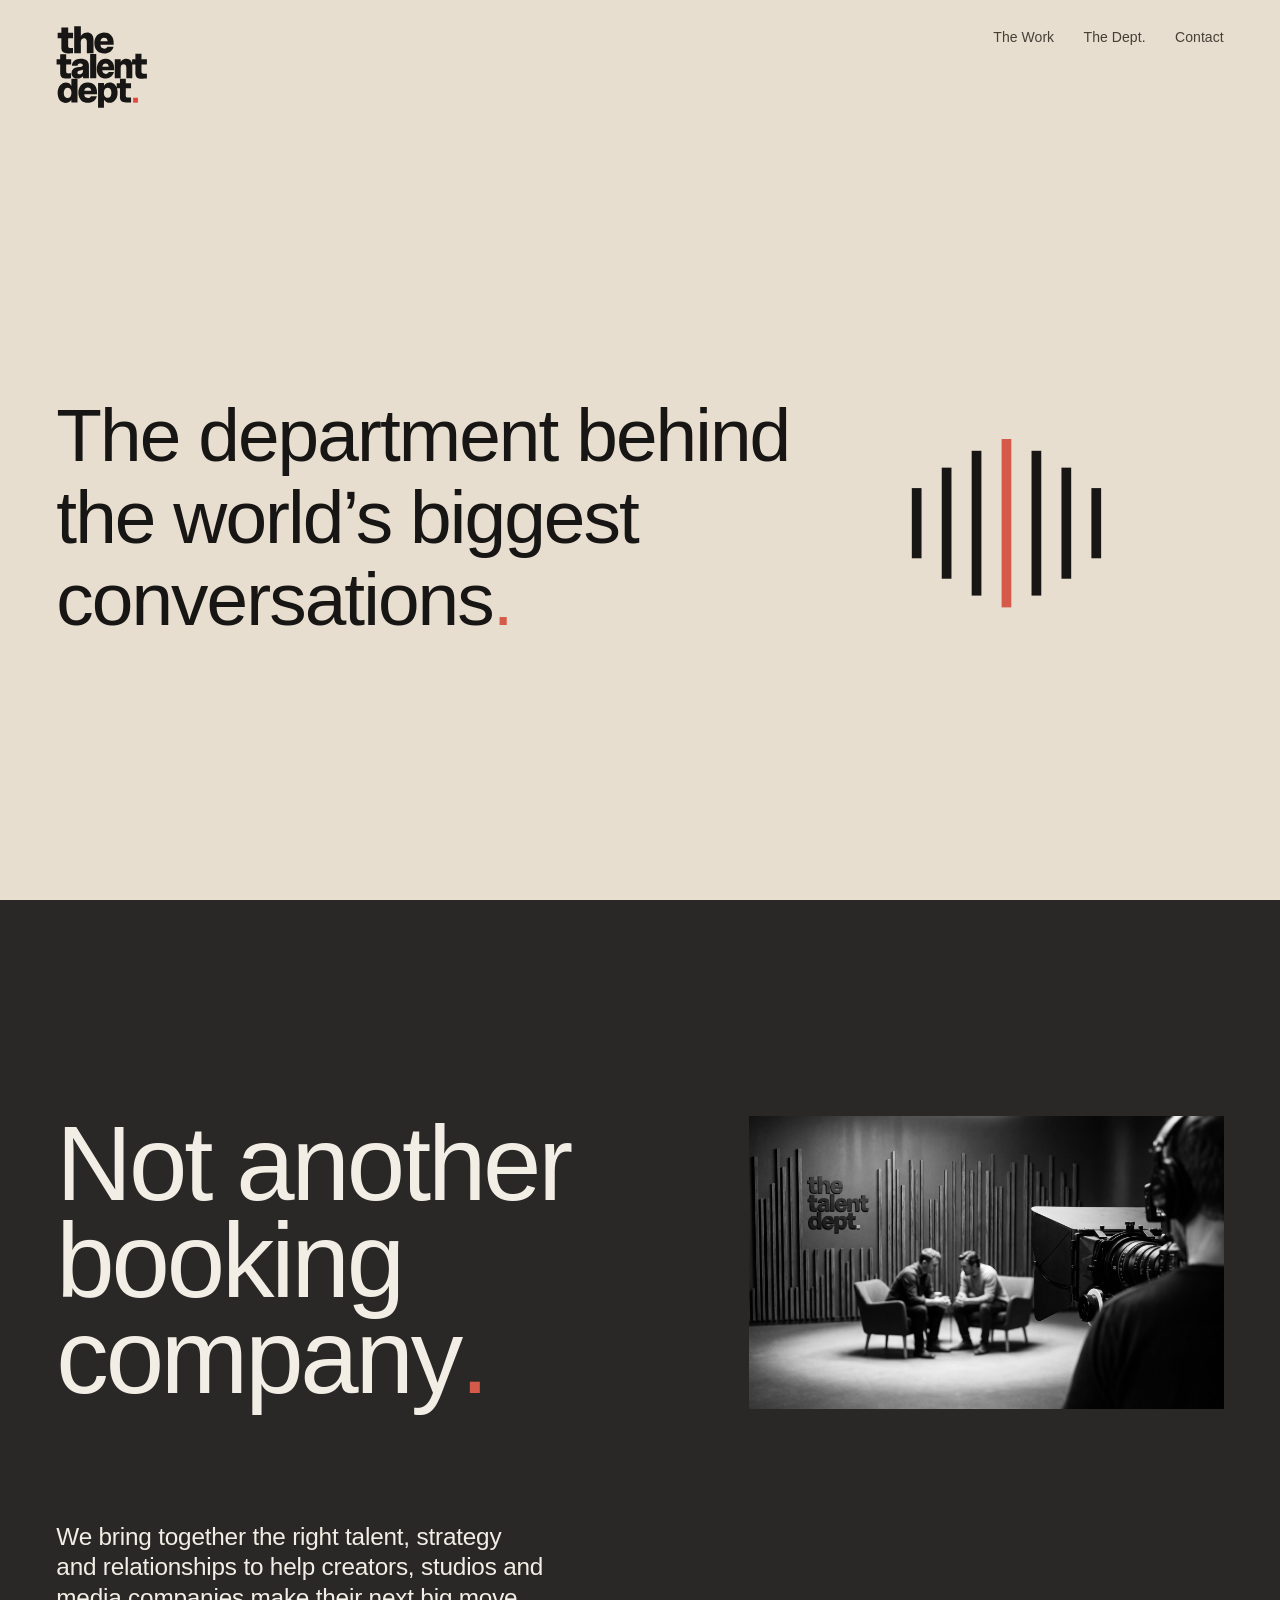
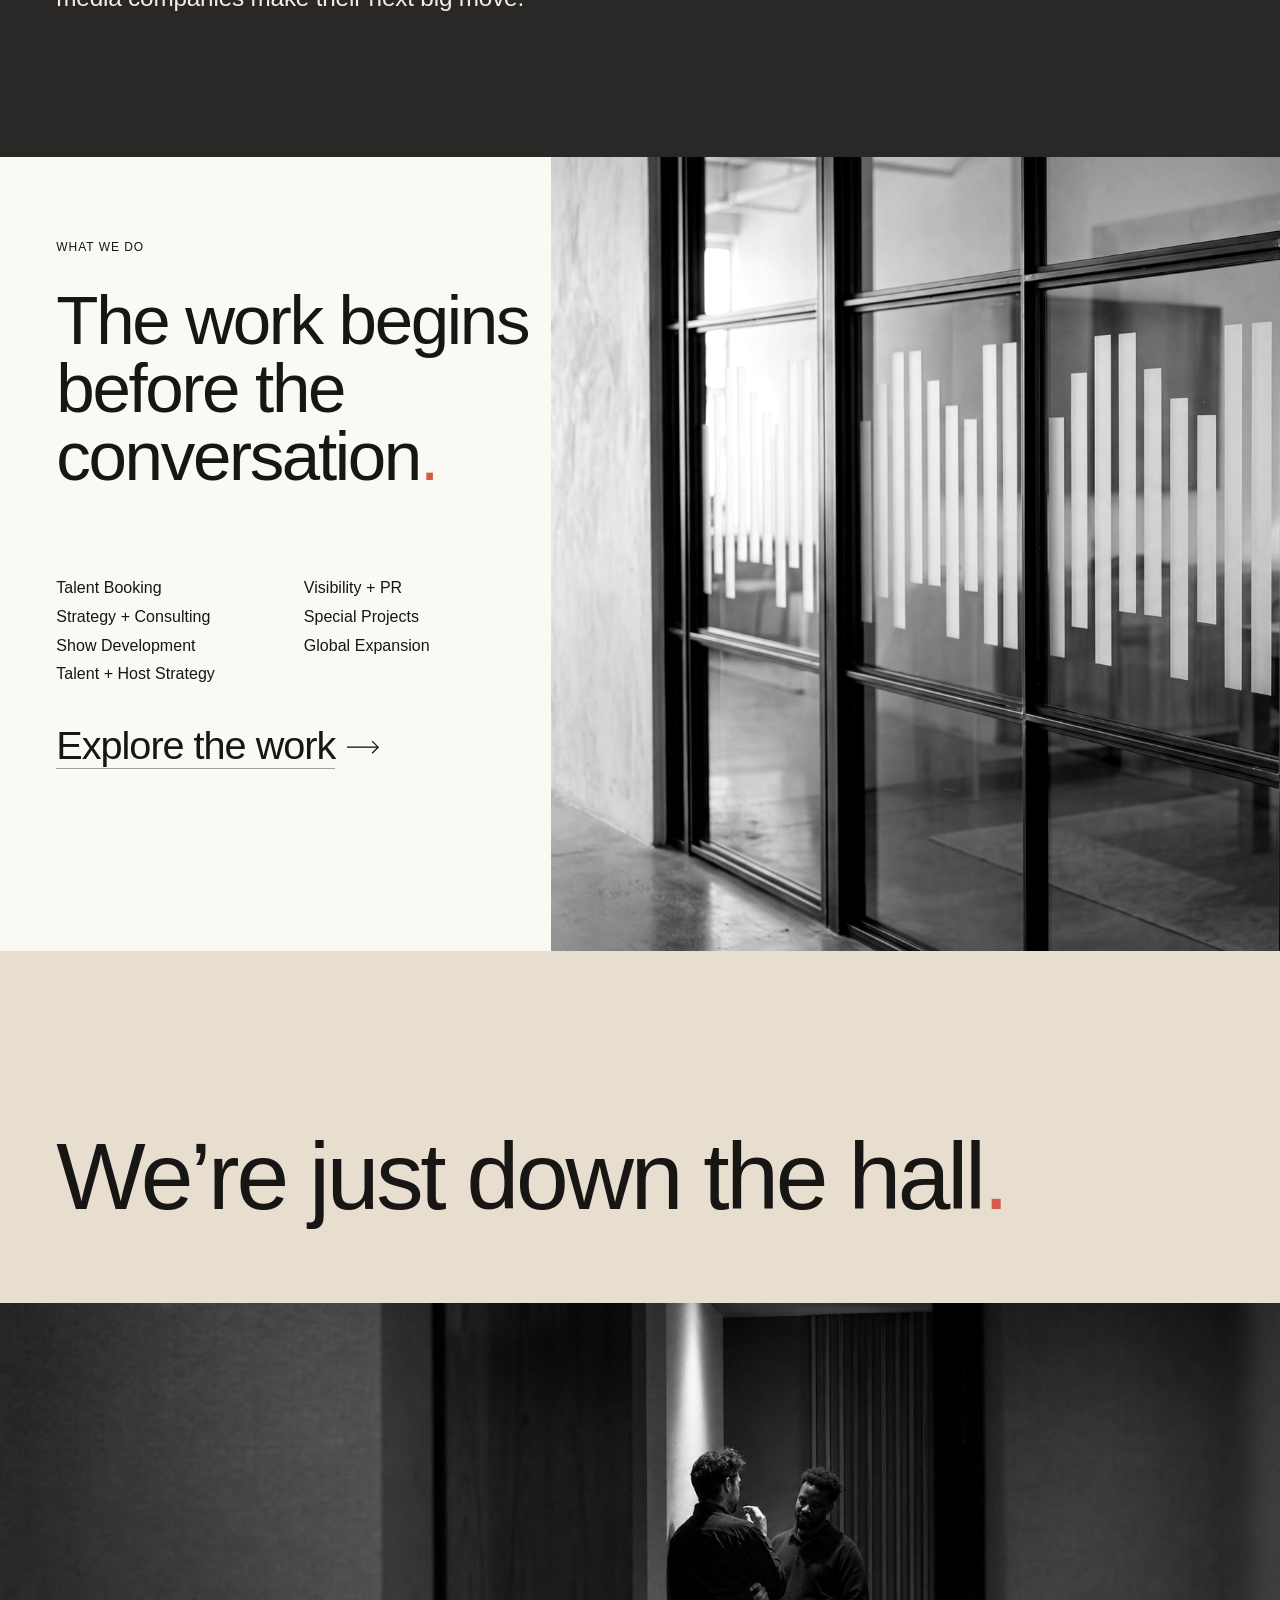
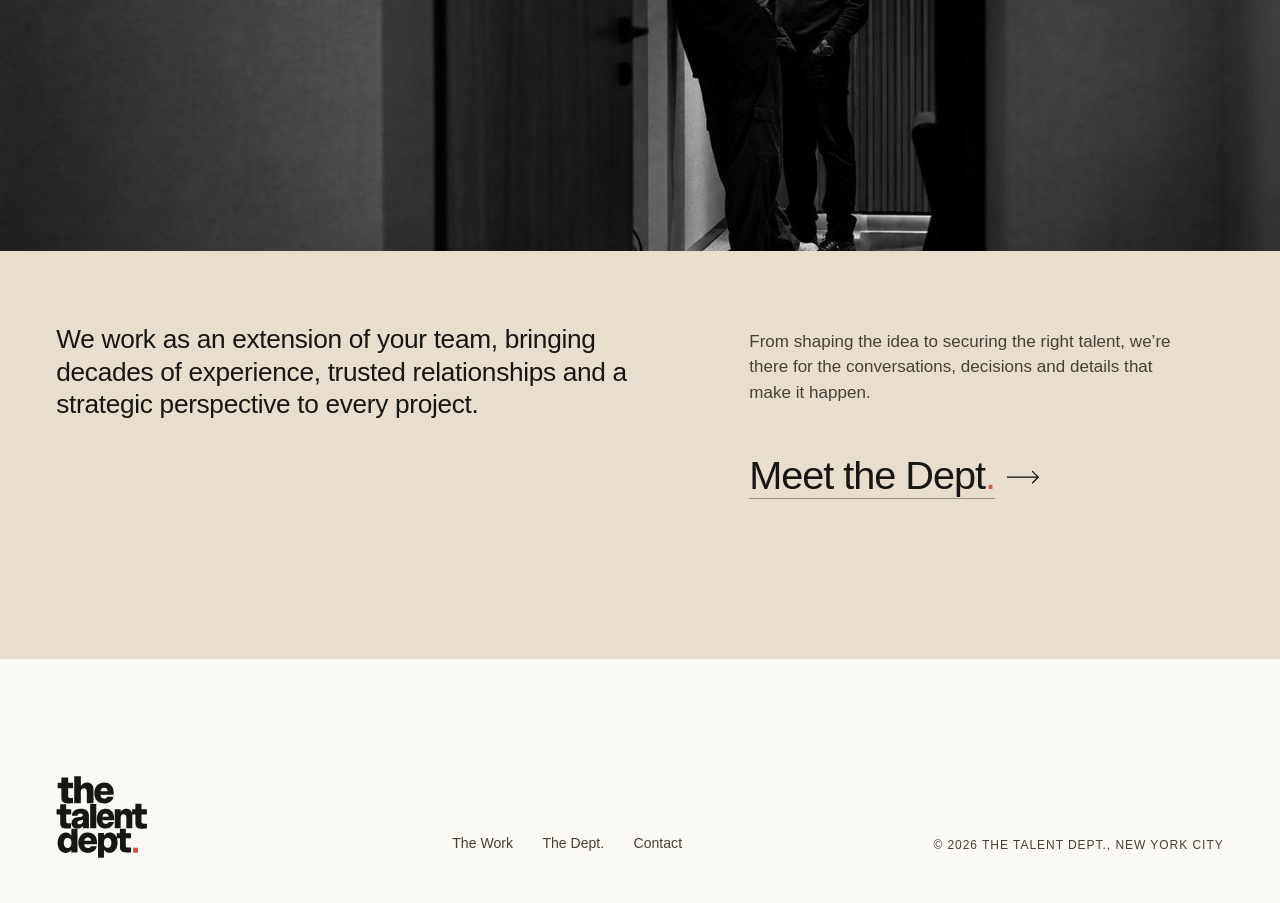
==== commit a6503d5f: "Round 17: simpler hero (in place, 7 bars, coral centre, no scroll animation), shows with their peopl" ====
--- a/index.html
+++ b/index.html
@@ -6,19 +6,20 @@
 <meta name="robots" content="noindex">
 <title>The Talent Dept.</title>
 <link rel="icon" href="assets/ttd-logo-dark.svg">
-<link rel="stylesheet" href="css/r10.css?v=20261102-r16-6">
-<link rel="stylesheet" href="css/r10-contrast.css?v=20261102-r16-6">
-<link rel="stylesheet" href="css/r11.css?v=20261102-r16-6">
-<link rel="stylesheet" href="css/v.css?v=20261102-r16-6">
-<link rel="stylesheet" href="css/r13.css?v=20261102-r16-6">
-<link rel="stylesheet" href="css/r16.css?v=20261102-r16-6">
-<script src="js/reveals.js?v=20261102-r16-6" defer></script>
+<link rel="stylesheet" href="css/r10.css?v=20261103-r17-1">
+<link rel="stylesheet" href="css/r10-contrast.css?v=20261103-r17-1">
+<link rel="stylesheet" href="css/r11.css?v=20261103-r17-1">
+<link rel="stylesheet" href="css/v.css?v=20261103-r17-1">
+<link rel="stylesheet" href="css/r13.css?v=20261103-r17-1">
+<link rel="stylesheet" href="css/r16.css?v=20261103-r17-1">
+<link rel="stylesheet" href="css/r17.css?v=20261103-r17-1">
+<script src="js/reveals.js?v=20261103-r17-1" defer></script>
 <script>var q=location.search,c=document.documentElement.classList;c.add('js');[['still','still'],['numbers','pcp-num']].forEach(function(p){if(q.indexOf(p[0])>-1)c.add(p[1])})</script>
-<script src="js/hero16.js?v=20261102-r16-6" defer></script>
+<script src="js/hero17.js?v=20261103-r17-1" defer></script>
 </head>
 <body id="top">
 
-<section class="hero4 h16 band-t">
+<section class="hero4 h16 h17 band-t">
  <div class="stick">
   <header class="nav">
   <a class="logo" href="index.html"><img src="assets/ttd-logo-dark.svg" alt="The Talent Dept."></a>
@@ -47,7 +48,7 @@
       <ul><li>Talent Booking</li><li>Strategy + Consulting</li><li>Show Development</li><li>Talent + Host Strategy</li></ul>
       <ul><li>Visibility + PR</li><li>Special Projects</li><li>Global Expansion</li></ul>
     </div>
-    <div class="vb-go"><a class="go16 l" href="the-work.html#services"><span class="t">Explore the work</span>&#8288;<svg class="ar" viewBox="0 0 46 20" aria-hidden="true"><path class="sh" d="M0 10H44"/><path class="hd" d="M35.5 1.5L44 10L35.5 18.5"/></svg></a></div>
+    <div class="vb-go"><a class="go16 l" href="the-work.html#services"><span class="t" data-fig-line="rgba(23,22,20,.26)">Explore the work</span>&#8288;<svg class="ar" viewBox="0 0 46 20" aria-hidden="true"><path class="sh" d="M0 10H44"/><path class="hd" d="M35.5 1.5L44 10L35.5 18.5"/></svg></a></div>
   </div>
 </section>
 
@@ -57,7 +58,7 @@
   <div class="hall-t">
     <p class="hall-l">We work as an extension of your team, bringing decades of experience, trusted relationships and a strategic perspective to every project.</p>
     <div class="hall-r"><p>From shaping the idea to securing the right talent, we’re there for the conversations, decisions and details that make it happen.</p>
-      <a class="go16 l" href="the-dept.html"><span class="t">Meet the Dept<i>.</i></span>&#8288;<svg class="ar" viewBox="0 0 46 20" aria-hidden="true"><path class="sh" d="M0 10H44"/><path class="hd" d="M35.5 1.5L44 10L35.5 18.5"/></svg></a></div>
+      <a class="go16 l" href="the-dept.html"><span class="t" data-fig-line="rgba(23,22,20,.26)">Meet the Dept<i>.</i></span>&#8288;<svg class="ar" viewBox="0 0 46 20" aria-hidden="true"><path class="sh" d="M0 10H44"/><path class="hd" d="M35.5 1.5L44 10L35.5 18.5"/></svg></a></div>
   </div>
 </section>
 <footer class="foot3 band-l">
--- a/css/r17.css
+++ b/css/r17.css
@@ -0,0 +1,37 @@
+/* The Talent Dept. · round 17 (3 Nov 2026). Loaded last. Lisa's 3 Nov notes: restraint, balance, precision. Less
+   movement, stronger composition, clearer communication. */
+
+/* ------------------------------------------------------------------ the hero (js/hero17.js)
+   One screen, nothing on the scroll: the page simply moves on. The statement a step smaller (84px at 1440, never
+   above 100px) so it and the rhythm beside it sit in balance. */
+.js:not(.still) .hero4.h17,.hero4.h17{height:auto}
+.h17 .stick{position:relative}
+.h17 .hb{font-size:min(calc((100vw - 2 * var(--m)) / 15.6), calc((100vh - 170px) / 6), 100px)}
+@media (max-width:899px),(max-aspect-ratio:11/10){
+  .js:not(.still) .hero4.h17,.hero4.h17{height:auto}
+  .h17 .hb{font-size:min(calc((100vw - 2 * var(--m)) / 8.2), calc((100svh - 150px) / 9.4))}
+}
+
+/* ------------------------------------------------------------------ The Work: the people with their shows
+   One row per show, most bookings first: the show set small in the left column on the first line of its people, the
+   names large beside it, as the services above set name and description. Always visible (phones too, the show above
+   its people); a hand on a row lifts it, its show turns Signal, the rest go quiet. */
+.wall .ws{display:grid;row-gap:clamp(20px,2.8vh,36px);font-size:clamp(26px,3.05vw,58px);line-height:1.16;letter-spacing:-.024em;font-weight:300}
+.wall .cred{display:grid;grid-template-columns:repeat(12,minmax(0,1fr));column-gap:var(--g);align-items:baseline;outline:none}
+.wall .show-l{grid-column:1/4;font:500 clamp(11px,.82vw,13px)/1.3 var(--f);letter-spacing:.09em;text-transform:uppercase;color:var(--ink70);
+  padding-right:1em;transition:color .35s ease}
+.wall .cn{grid-column:4/13;text-wrap:pretty}
+.wall .cn .n{color:var(--ink);transition:color .35s ease}
+.wall .cn .n.big{font-size:1.28em}
+.wall:has(.cred:hover,.cred:focus-visible) .cred:not(:hover):not(:focus-visible) .n,
+.wall:has(.cred:hover,.cred:focus-visible) .cred:not(:hover):not(:focus-visible) .show-l{color:#ADA08A}
+.wall .cred:hover .show-l,.wall .cred:focus-visible .show-l{color:var(--coral)}
+/* the whole row answers, whichever name the hand is on (older rules dimmed every name but the one under the hand) */
+.wall:has(.cred:hover,.cred:focus-visible) .cred:is(:hover,:focus-visible) .cn .n{color:var(--ink)}
+.wall .cred:focus-visible .cn{text-decoration:underline;text-decoration-thickness:1px;text-underline-offset:.14em}
+@media (max-width:760px){
+  .wall .ws{row-gap:24px;font-size:8.4vw;line-height:1.2}
+  .wall .cred{display:block}
+  .wall .show-l{margin:0 0 6px;font-size:10px}
+  .wall .cn .n.big{font-size:1.12em}
+}
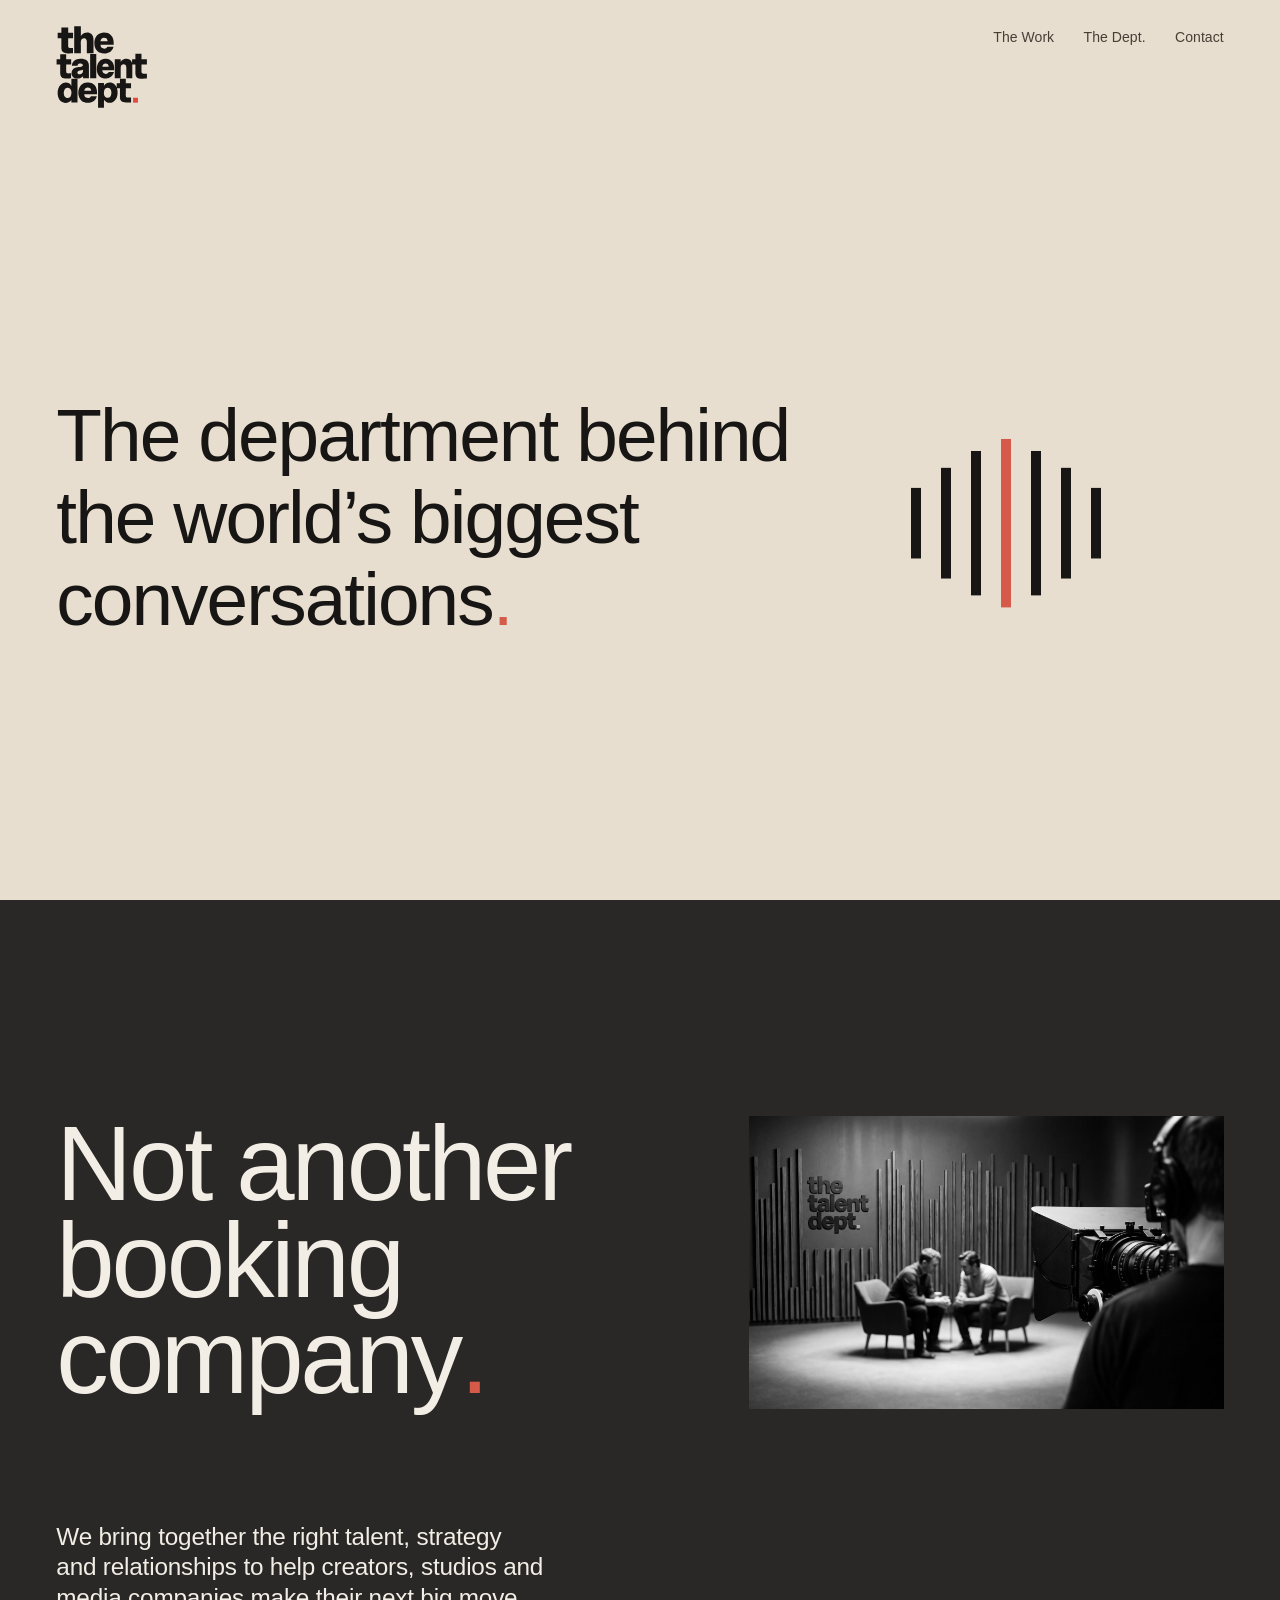
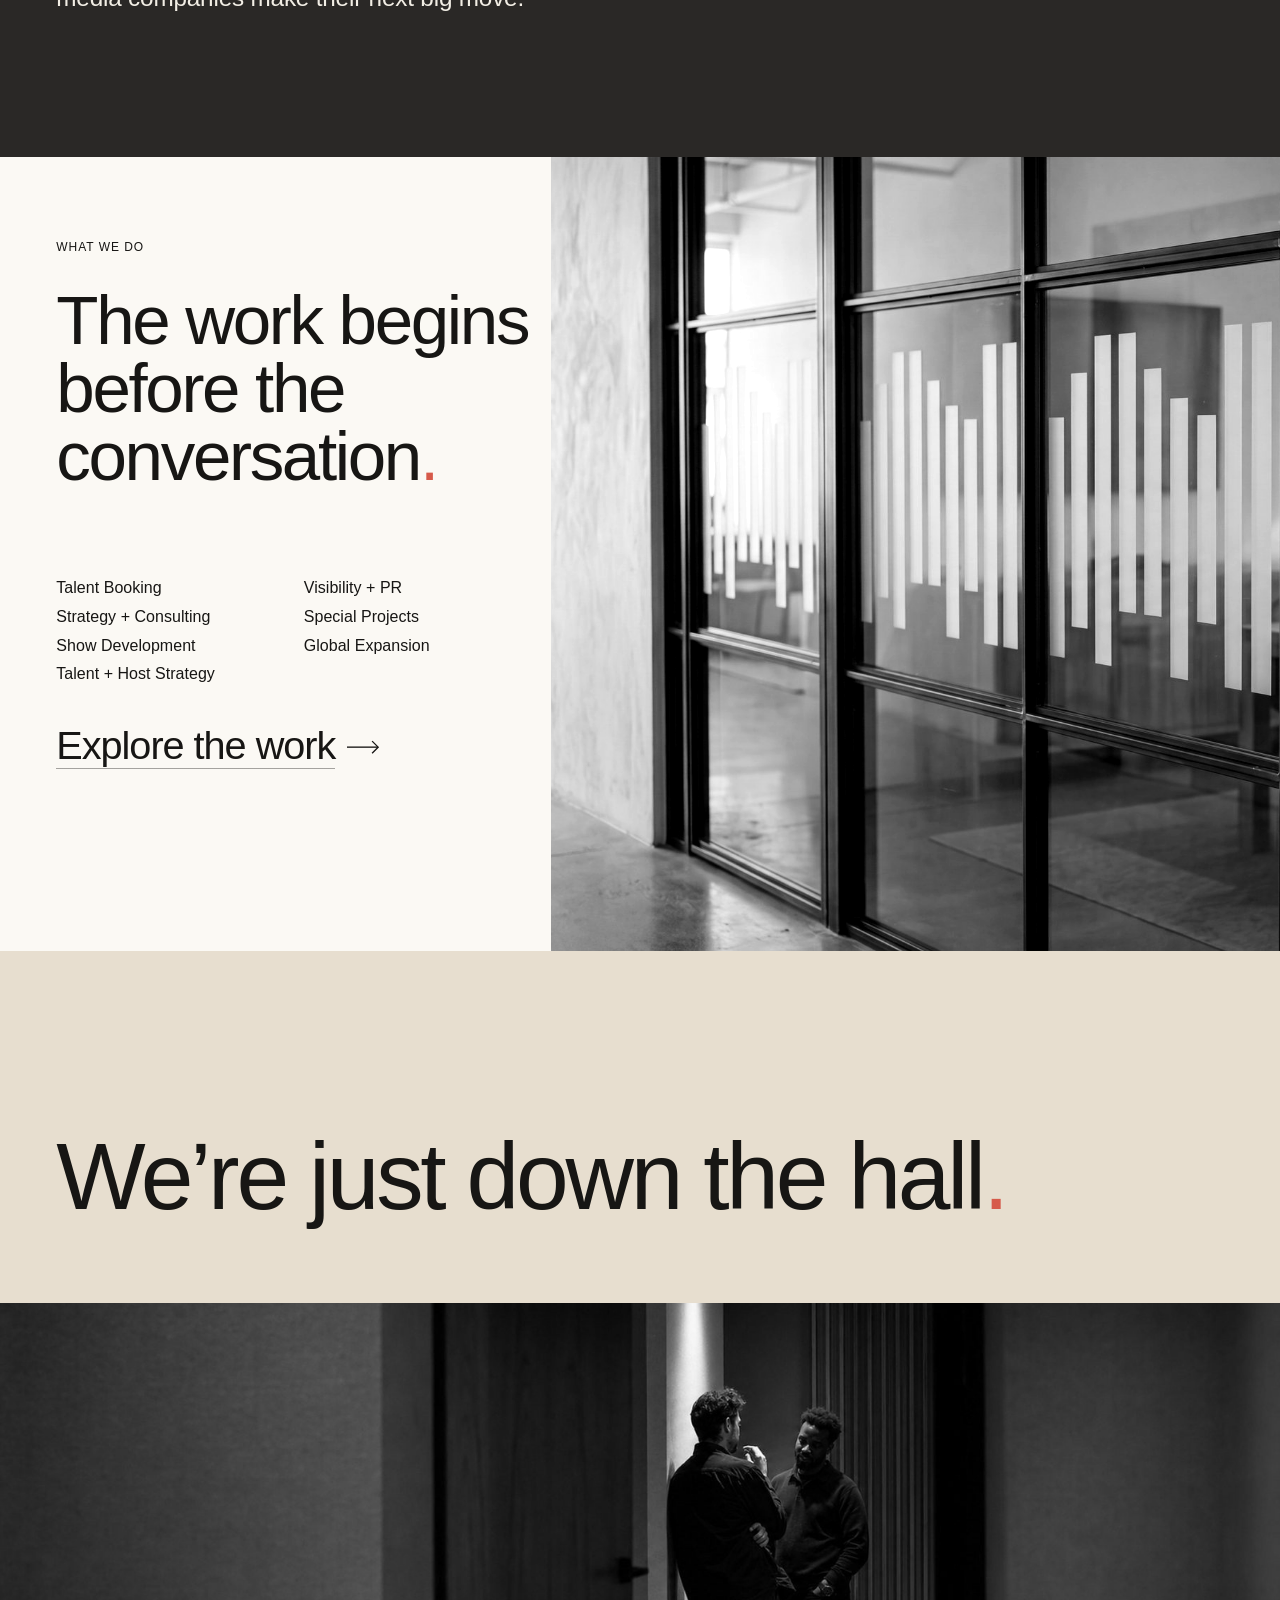
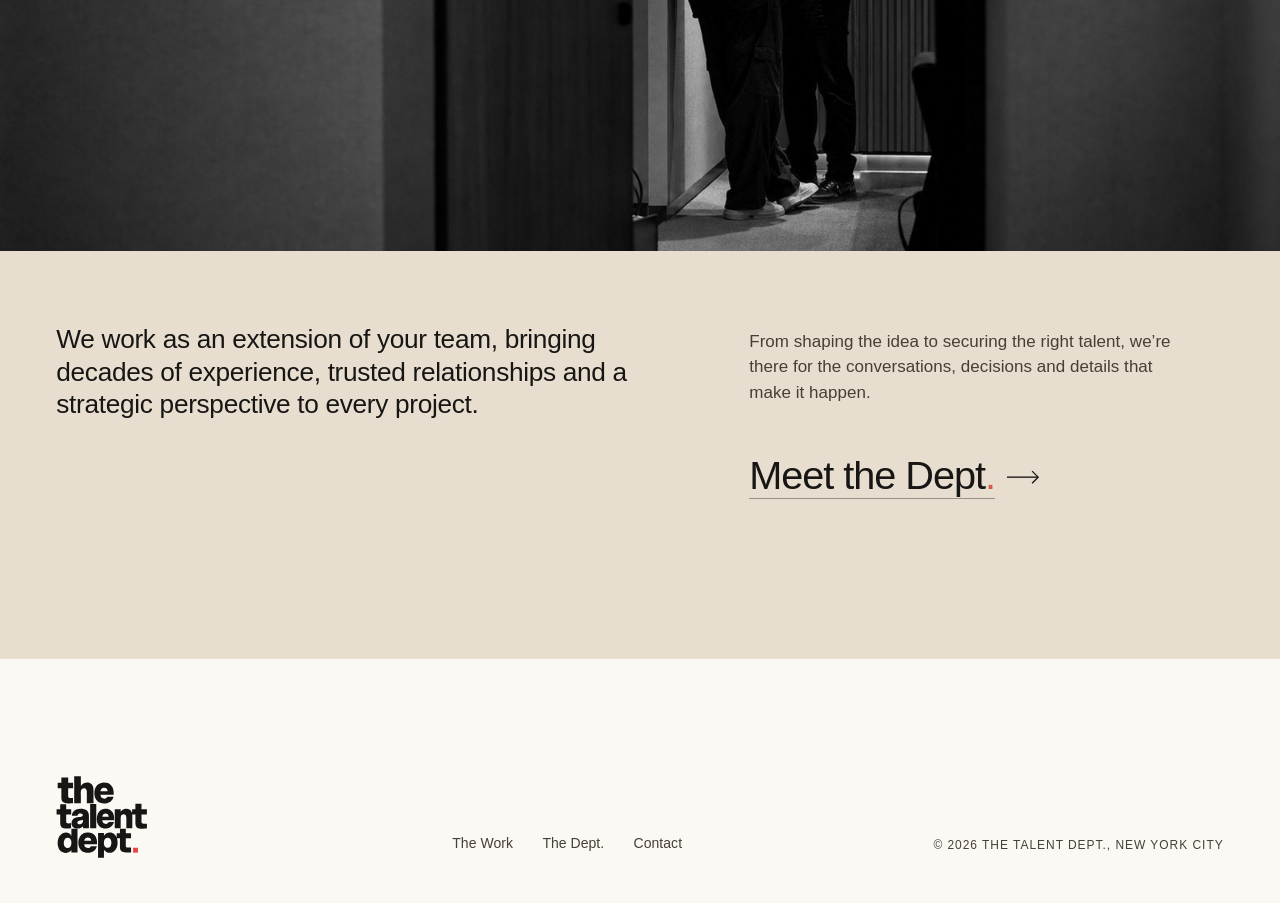
==== commit 2c387b47: "Round 17.2: review fixes Co-Authored-By: Claude Opus 5.5 <noreply@anthropic.com>" ====
--- a/index.html
+++ b/index.html
@@ -6,16 +6,16 @@
 <meta name="robots" content="noindex">
 <title>The Talent Dept.</title>
 <link rel="icon" href="assets/ttd-logo-dark.svg">
-<link rel="stylesheet" href="css/r10.css?v=20261103-r17-1">
-<link rel="stylesheet" href="css/r10-contrast.css?v=20261103-r17-1">
-<link rel="stylesheet" href="css/r11.css?v=20261103-r17-1">
-<link rel="stylesheet" href="css/v.css?v=20261103-r17-1">
-<link rel="stylesheet" href="css/r13.css?v=20261103-r17-1">
-<link rel="stylesheet" href="css/r16.css?v=20261103-r17-1">
-<link rel="stylesheet" href="css/r17.css?v=20261103-r17-1">
-<script src="js/reveals.js?v=20261103-r17-1" defer></script>
+<link rel="stylesheet" href="css/r10.css?v=20261103-r17-2">
+<link rel="stylesheet" href="css/r10-contrast.css?v=20261103-r17-2">
+<link rel="stylesheet" href="css/r11.css?v=20261103-r17-2">
+<link rel="stylesheet" href="css/v.css?v=20261103-r17-2">
+<link rel="stylesheet" href="css/r13.css?v=20261103-r17-2">
+<link rel="stylesheet" href="css/r16.css?v=20261103-r17-2">
+<link rel="stylesheet" href="css/r17.css?v=20261103-r17-2">
+<script src="js/reveals.js?v=20261103-r17-2" defer></script>
 <script>var q=location.search,c=document.documentElement.classList;c.add('js');[['still','still'],['numbers','pcp-num']].forEach(function(p){if(q.indexOf(p[0])>-1)c.add(p[1])})</script>
-<script src="js/hero17.js?v=20261103-r17-1" defer></script>
+<script src="js/hero17.js?v=20261103-r17-2" defer></script>
 </head>
 <body id="top">
 
@@ -65,7 +65,7 @@
   <div class="base">
     <a class="lg" href="index.html"><img src="assets/ttd-logo-dark.svg" alt="The Talent Dept."></a>
     <nav class="lk lk2" aria-label="Footer"><a href="the-work.html">The Work</a><a href="the-dept.html">The Dept.</a><a href="contact.html">Contact</a></nav>
-    <p class="cp lbl soft">© 2026 The Talent Dept., New York City</p>
+    <p class="cp lbl soft">© 2026 The Talent&nbsp;Dept., New York City</p>
   </div>
 </footer>
 </body>
--- a/css/r17.css
+++ b/css/r17.css
@@ -5,33 +5,66 @@
    One screen, nothing on the scroll: the page simply moves on. The statement a step smaller (84px at 1440, never
    above 100px) so it and the rhythm beside it sit in balance. */
 .js:not(.still) .hero4.h17,.hero4.h17{height:auto}
-.h17 .stick{position:relative}
+.h17 .stick{position:relative;min-height:0}         /* one screen, whatever its height */
 .h17 .hb{font-size:min(calc((100vw - 2 * var(--m)) / 15.6), calc((100vh - 170px) / 6), 100px)}
 @media (max-width:899px),(max-aspect-ratio:11/10){
   .js:not(.still) .hero4.h17,.hero4.h17{height:auto}
   .h17 .hb{font-size:min(calc((100vw - 2 * var(--m)) / 8.2), calc((100svh - 150px) / 9.4))}
 }
 
+/* short sideways phones take the side-by-side layout (hero17.js: beside), sized like desktop by the height */
+@media (max-width:899px) and (max-height:540px) and (min-aspect-ratio:11/10){
+  .h17 .hb{font-size:min(calc((100vw - 2 * var(--m)) / 15.6), calc((100vh - 170px) / 6), 100px)}
+  .h16.h17 .hl{top:50%;transform:translateY(-50%)}
+  .h16.h17 .hl br.m{display:none}
+  .h16.h17 .hl br.d{display:inline}
+}
+/* if the script never runs, the statement shows clean: its words unclip at 4 s (r16) and the CSS lines go too */
+@keyframes h17hide{to{visibility:hidden}}
+.js .h17:not(.ln-on) .hl .dash{animation:h17hide 0s 4s forwards}
+
 /* ------------------------------------------------------------------ The Work: the people with their shows
    One row per show, most bookings first: the show set small in the left column on the first line of its people, the
-   names large beside it, as the services above set name and description. Always visible (phones too, the show above
-   its people); a hand on a row lifts it, its show turns Signal, the rest go quiet. */
-.wall .ws{display:grid;row-gap:clamp(20px,2.8vh,36px);font-size:clamp(26px,3.05vw,58px);line-height:1.16;letter-spacing:-.024em;font-weight:300}
-.wall .cred{display:grid;grid-template-columns:repeat(12,minmax(0,1fr));column-gap:var(--g);align-items:baseline;outline:none}
+   names beside it, all one size, as the services above set name and description. Always visible (phones: the show above
+   its people). On a mouse, a hand on a row lifts it (its show gets the Signal square) and the rest go quiet; on touch
+   nothing fades. */
+.names2 .wall .ws{display:grid;row-gap:0;font-size:clamp(26px,3.05vw,58px);line-height:1.16;letter-spacing:-.024em;font-weight:300}
+.wall .cred{display:grid;grid-template-columns:repeat(12,minmax(0,1fr));column-gap:var(--g);align-items:baseline;outline:none;
+  padding-block:calc(clamp(20px,2.8vh,36px) / 2)}             /* the space between rows belongs to the rows: no flicker */
+.wall .cred:first-child{padding-top:0} .wall .cred:last-child{padding-bottom:0}
 .wall .show-l{grid-column:1/4;font:500 clamp(11px,.82vw,13px)/1.3 var(--f);letter-spacing:.09em;text-transform:uppercase;color:var(--ink70);
-  padding-right:1em;transition:color .35s ease}
-.wall .cn{grid-column:4/13;text-wrap:pretty}
+  padding-right:1em;margin-bottom:-1.3em;text-wrap:balance;transition:color .35s ease}   /* a second label line never makes its row taller */
+.wall .show-l .t,.wall .show-l .h{white-space:nowrap}       /* a title breaks only before its host */
+.wall .cn{grid-column:4/13;text-wrap:balance}
 .wall .cn .n{color:var(--ink);transition:color .35s ease}
-.wall .cn .n.big{font-size:1.28em}
-.wall:has(.cred:hover,.cred:focus-visible) .cred:not(:hover):not(:focus-visible) .n,
-.wall:has(.cred:hover,.cred:focus-visible) .cred:not(:hover):not(:focus-visible) .show-l{color:#ADA08A}
-.wall .cred:hover .show-l,.wall .cred:focus-visible .show-l{color:var(--coral)}
-/* the whole row answers, whichever name the hand is on (older rules dimmed every name but the one under the hand) */
-.wall:has(.cred:hover,.cred:focus-visible) .cred:is(:hover,:focus-visible) .cn .n{color:var(--ink)}
-.wall .cred:focus-visible .cn{text-decoration:underline;text-decoration-thickness:1px;text-underline-offset:.14em}
+.wall .sep{margin:0 .1em}                                  /* the same air on both sides of the slash */
+.wall .sep.eol{visibility:hidden}                          /* js/reveals.js: no slash left hanging at the end of a line */
+.wall .cred:focus-visible .cn .n{text-decoration:underline;text-decoration-thickness:1px;text-underline-offset:.14em}
+.wall .cred:focus-visible .show-l{color:var(--ink)}
+.wall .cred:focus-visible .show-l::before,.wall .cred:hover .show-l::before{content:"";display:inline-block;width:.6em;height:.6em;margin-right:.6em;
+  background:var(--coral);vertical-align:.02em}
+@media (hover:hover) and (pointer:fine){
+  .wall:has(.cred:hover) .cred:not(:hover):not(:focus-visible) .n,
+  .wall:has(.cred:hover) .cred:not(:hover):not(:focus-visible) .show-l{color:#ADA08A}
+  .wall .cred:hover .show-l{color:var(--ink)}
+  .wall:has(.cred:hover) .cred:hover .cn .n{color:var(--ink)}
+}
+.wall:has(.cred:focus-visible) .cred:not(:focus-visible) .n,.wall:has(.cred:focus-visible) .cred:not(:focus-visible) .show-l{color:#ADA08A}
+.wall:has(.cred:focus-visible) .cred:focus-visible .cn .n{color:var(--ink)}
+/* on touch, a tap must not leave the list faded (older rules dimmed every name under a finger) */
+@media not ((hover:hover) and (pointer:fine)){
+  .wall .n{color:var(--ink)!important}
+  .wall .show-l{color:var(--ink70)!important}
+  .wall .cred:hover .show-l::before{content:none}
+}
 @media (max-width:760px){
-  .wall .ws{row-gap:24px;font-size:8.4vw;line-height:1.2}
-  .wall .cred{display:block}
-  .wall .show-l{margin:0 0 6px;font-size:10px}
-  .wall .cn .n.big{font-size:1.12em}
+  .names2 .wall .ws{font-size:min(7.8vw,30px);line-height:1.2}
+  .wall .cred{display:block;padding-block:12px}
+  .wall .show-l{margin:0 0 7px;font-size:11px}
 }
+
+/* ------------------------------------------------------------------ smaller fixes from the round 17 review */
+.hall-f img{object-position:60% 75%}                       /* the hallway: the two men's feet stay in the frame */
+@media (max-width:760px){ .hall-f img{object-position:60% 50%} }
+.pw .lab{text-wrap:balance}                                /* titles break between phrases, not before a last word */
+.nav ul a.on::after{position:absolute;left:100%;bottom:.55em;margin-left:.08em}   /* the menu never shifts between pages */
